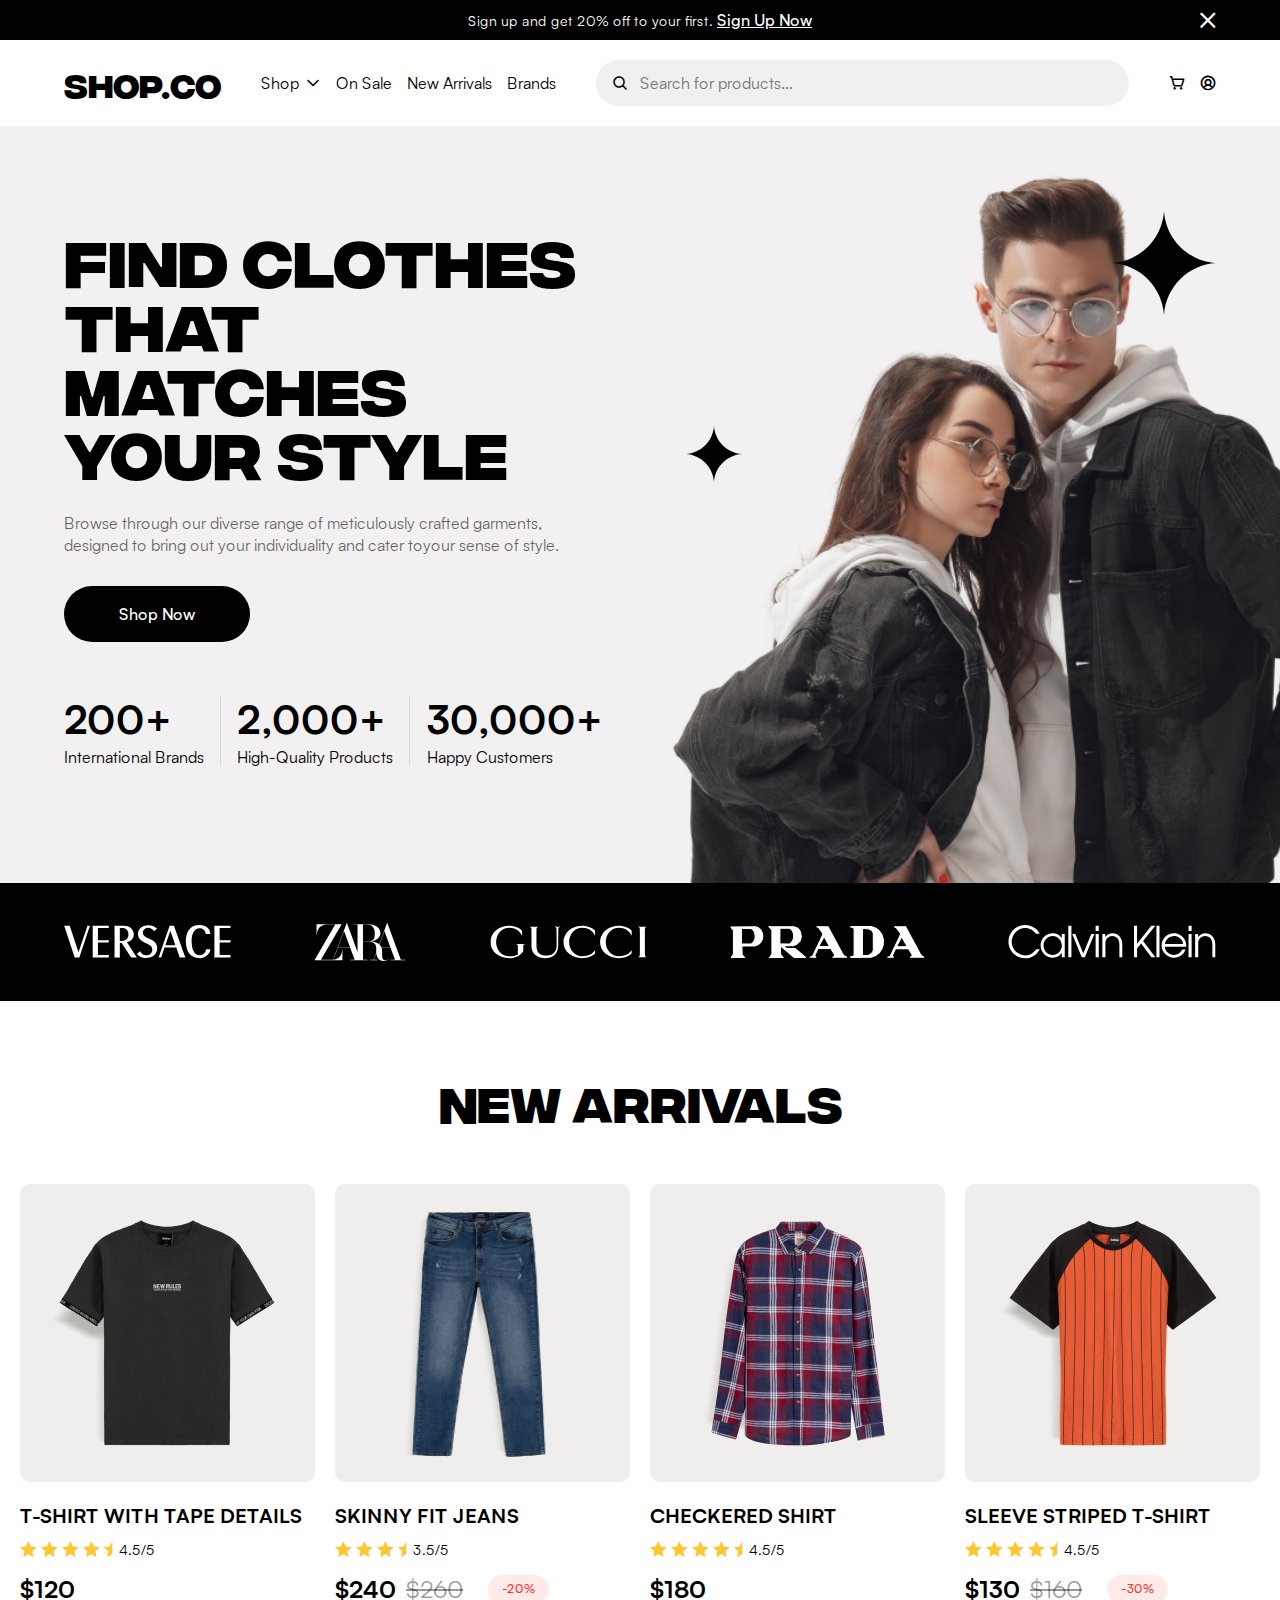
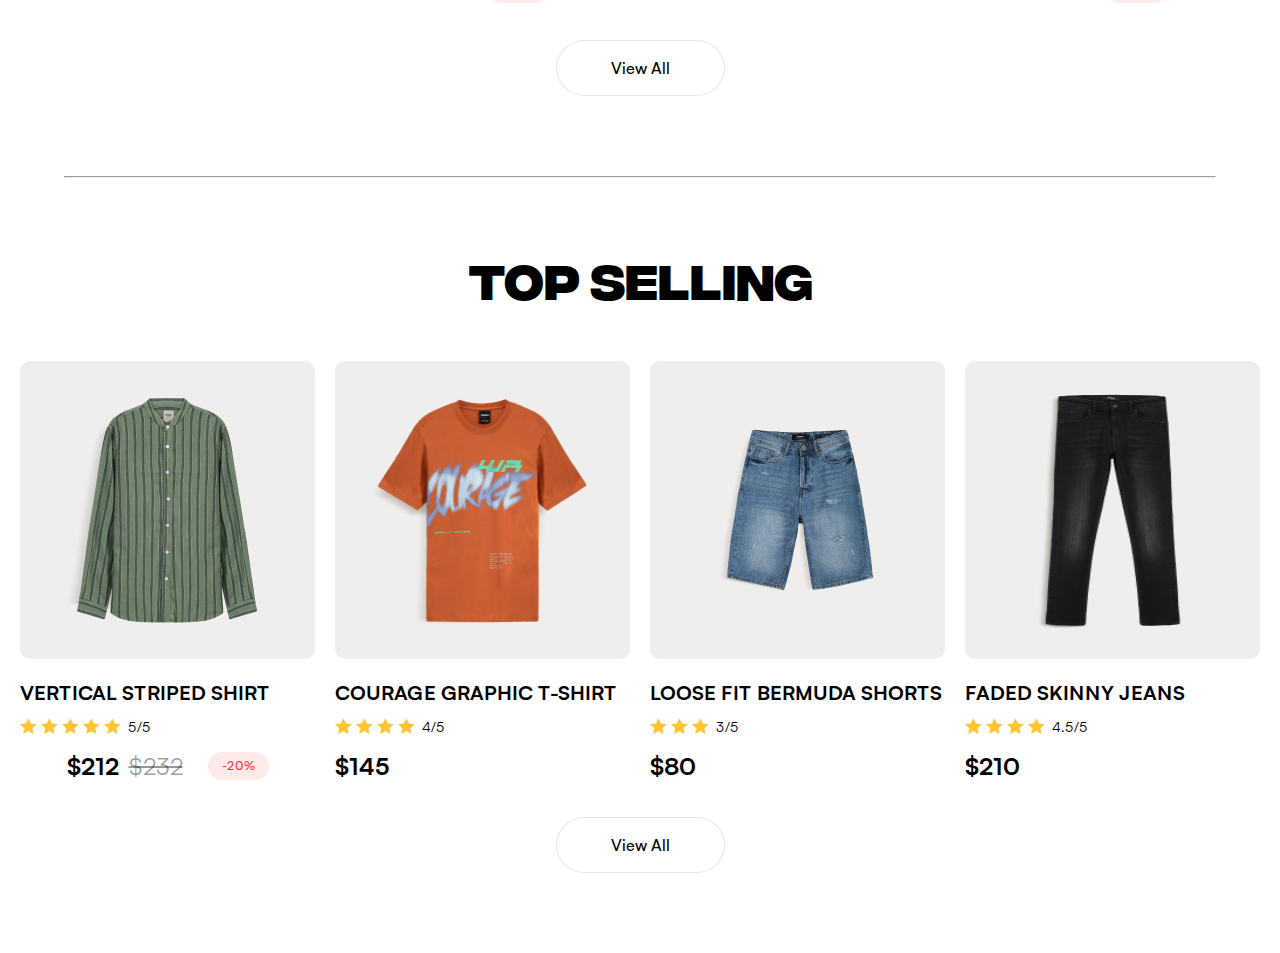
==== index.html @ 90116be9 "make clean code" ====
<!DOCTYPE html>
<html lang="en">

<head>
    <meta charset="UTF-8">
    <meta name="viewport" content="width=device-width, initial-scale=1.0">
    <title>SHOP.CO</title>
    <link rel="stylesheet" href="./assets/css/color.css">
    <link rel="stylesheet" href="./assets/css/font.css">
    <link rel="stylesheet" href="./assets/css/reset.css">
    <link rel="stylesheet" href="./assets/icons/style.css">
    <link rel="stylesheet" href="./assets/css/style.css">
</head>

<body>
    <!--? SING-IN section -->
    <div class="sing-in container flex-center">
        <div class="sing-in__sing-up">
            <p class="sing-in__title">Sign up and get 20% off to your first.
                <a href="#" class="sing-in__link">Sign Up Now</a>
            </p>
        </div>
        <div class="sing-in__icon">
            <a href="#" class="sing-in__icon__link flex-center">
                <i class="h-icons if-Close"></i>
            </a>
        </div>
    </div>
    <!--? NAVBAR section -->
    <nav class="navbar container flex-center">
        <h1 class="navbar__logo">SHOP.CO</h1>
        <div class="navbar__tool">
            <ul class="navbar__tool__items flex-center">
                <li class="navbar__tool__item">
                    <a href="#" class="navbar__tool__link flex-center">Shop
                        <i class="h-icons if-Down"></i>
                    </a>
                </li>
                <li><a href="#" class="navbar__tool__link">On Sale</a></li>
                <li><a href="#" class="navbar__tool__link">New Arrivals</a></li>
                <li><a href="#" class="navbar__tool__link">Brands</a></li>
            </ul>
        </div>

        <form action="#" class="navbar__form flex-center">
            <div class="navbar__form__icon flex-center">
                <i class="h-icons if-Search"></i>
            </div>
            <input type="text" class="navbar__form__input" placeholder="Search for products...">
        </form>
        <div class="navbar__icon flex-center">
            <i class="h-icons if-Basket"></i>
            <i class="h-icons if-Account"></i>
        </div>
    </nav>
    <!--?Header section -->
    <header class="header ">
        <div class="header__star">
            <div class="header__star-lg">
                <svg xmlns="http://www.w3.org/2000/svg" width="104" height="104" viewBox="0 0 104 104" fill="none">
                    <path
                        d="M52 0C53.7654 27.955 76.0448 50.2347 104 52C76.0448 53.7654 53.7654 76.0448 52 104C50.2347 76.0448 27.955 53.7654 0 52C27.955 50.2347 50.2347 27.955 52 0Z"
                        fill="black" />
                </svg>
            </div>
            <div class="header__star-sm">
                <svg xmlns="http://www.w3.org/2000/svg" width="56" height="56" viewBox="0 0 56 56" fill="none">
                    <path
                        d="M28 0C28.9506 15.0527 40.9472 27.0495 56 28C40.9472 28.9506 28.9506 40.9472 28 56C27.0495 40.9472 15.0527 28.9506 0 28C15.0527 27.0495 27.0495 15.0527 28 0Z"
                        fill="black" />
                </svg>
            </div>
        </div>
        <div class="header__title ">
            <h2 class="header__title-main">
                FIND CLOTHES THAT MATCHES YOUR STYLE
            </h2>
            <p class="header__title-explain">
                Browse through our diverse range of
                meticulously crafted garments, designed
                to bring out your individuality and
                cater toyour sense of style.
            </p>
            <button class="header__title-btn btn">
                Shop Now
            </button>
        </div>
        <div class="header__contact flex-center">
            <div class="header__contact__about">
                <p class="header__contact-amount">200+</p>
                <p class="header__contact-title">International Brands</p>
            </div>
            <span class="header__confer"></span>
            <div class="header__contact__about">
                <p class="header__contact-amount">2,000+</p>
                <p class="header__contact-title">High-Quality Products</p>
            </div>
            <span class="header__confer"></span>
            <div class="header__contact__about">
                <p class="header__contact-amount">30,000+</p>
                <p class="header__contact-title">Happy Customers</p>
            </div>
        </div>
    </header>
    <!--? Brand section -->
    <section class="brand flex-center">
        <svg xmlns="http://www.w3.org/2000/svg" width="167" height="34" viewBox="0 0 167 34" fill="none">
            <path fill-rule="evenodd" clip-rule="evenodd"
                d="M150.179 0.655656H166.482V3.25336C166.008 3.09436 165.512 3.0124 165.013 3.01061H155.642V15.1491H164.758C165.413 15.1491 165.996 15.0772 166.481 14.9548V17.5411C166.068 17.4443 165.499 17.3952 164.794 17.3952H155.642V29.9466H164.733C165.232 29.9466 165.826 29.874 166.481 29.7159V32.508H150.203C150.333 32.017 150.399 31.511 150.398 31.003V2.19691C150.398 1.56617 150.325 1.04435 150.179 0.655656ZM146.405 8.92219L141.695 8.88659C141.464 6.23976 139.947 3.67765 136.609 3.20567C129.459 2.56211 127.444 10.415 127.626 16.1572C127.809 21.6922 128.694 30.2015 136.075 30.2015C139.171 30.2015 142.144 27.0207 142.047 24.3383L146.405 24.3027C146.089 29.8377 139.741 33.0419 136.718 33.1516C126.389 33.5039 122.066 26.6206 121.848 16.7993C121.654 7.90346 125.296 0 135.504 0C144.244 0.121734 145.931 5.29294 146.405 8.92219ZM72.9408 28.8901L76.0611 26.2803C77.687 28.9635 79.0225 30.1886 82.2517 30.1886C85.5286 30.1886 88.285 28.1982 88.285 24.6786C88.285 22.9423 87.5802 21.522 86.1849 20.4542C85.5528 19.9559 83.951 19.0945 81.4259 17.8928C77.6507 16.0846 73.9731 13.7289 73.9731 8.99551C73.9731 3.02271 79.0467 0.388695 84.3995 0.193636C87.5681 0.0726133 91.5014 1.82174 93.091 3.78728L89.9231 6.22695C89.3581 5.17255 88.5181 4.29083 87.4923 3.6754C86.4665 3.05998 85.2932 2.73381 84.0969 2.73154C80.0541 2.73154 76.8498 7.41724 80.2 10.6464C81.0493 11.4715 82.7863 12.4909 85.4324 13.7047C89.6561 15.6838 93.2612 18.0501 93.2612 23.2825C93.2612 25.0908 92.7878 26.7779 91.853 28.3199C89.9722 31.4273 86.8278 32.9814 82.4339 32.9814C77.3838 32.9814 76.3892 31.8281 72.9408 28.8901ZM28.4893 0.655656H44.7782V3.25336C44.3051 3.09442 43.8094 3.01246 43.3103 3.01061H33.9396V15.1491H43.0554C43.7111 15.1491 44.2941 15.0772 44.7789 14.9548V17.5411C44.366 17.4443 43.7958 17.3952 43.1046 17.3952H33.9396V29.9466H43.0312C43.5289 29.9466 44.124 29.874 44.7789 29.7159V32.508H28.5143C28.6332 32.0151 28.6941 31.5101 28.6958 31.003V2.19691C28.6958 1.56617 28.6225 1.04435 28.4893 0.655656ZM0 0.655656H5.92368V0.947533C5.92368 1.21449 6.0084 1.56617 6.15434 2.01538L14.5049 27.1545L23.0754 1.90574C23.2085 1.48145 23.2818 1.06856 23.2818 0.655656H26.1586C25.8674 1.16537 25.6489 1.61529 25.515 2.01538L15.7308 31.2095C15.6339 31.4886 15.5492 31.9257 15.4766 32.5087H10.6208C10.5474 32.0674 10.4379 31.6329 10.2933 31.2095L0.704065 2.24603C0.482555 1.71187 0.251627 1.18166 0.0113903 0.655656H0ZM62.9145 17.262C66.7986 16.4968 69.7729 13.5232 69.7729 9.27457C69.7729 3.70186 65.1114 0.654944 59.8918 0.654944H50.3509C50.4841 1.14117 50.5574 1.65089 50.5574 2.18481V30.9774C50.5574 31.5968 50.4841 32.1186 50.3509 32.5073H56.0319C55.8929 32.0093 55.8235 31.4944 55.8254 30.9774V17.7476L57.6457 17.9419L67.1631 32.5073H72.8803L62.9145 17.262ZM61.9314 14.8345C60.8998 15.562 59.6611 15.9258 58.2409 15.9258H55.8133V2.97572H57.986C59.8441 2.97572 61.2878 3.43632 62.32 4.35822C63.7282 5.63394 64.4443 7.35744 64.4443 9.51804C64.4443 11.8488 63.6064 13.6214 61.9314 14.8352M120.901 31.1853L110.293 1.71211C110.175 1.37134 110.105 1.01572 110.086 0.655656H105.497C105.497 1.03225 105.436 1.43233 105.29 1.83313L95.0096 31.1853C94.875 31.6089 94.6572 32.0467 94.366 32.508H97.3275C97.3161 32.0225 97.3766 31.5733 97.5105 31.1853L100.556 22.5294H112.27L115.281 31.186C115.439 31.658 115.511 32.0951 115.511 32.508H121.654C121.301 32.0104 121.047 31.5612 120.901 31.1853ZM101.358 20.1865L106.31 5.80266L111.397 20.1865H101.358Z"
                fill="white" />
        </svg>

        <svg xmlns="http://www.w3.org/2000/svg" width="92" height="38" viewBox="0 0 92 38" fill="none">
            <g clip-path="url(#clip0_22_363)">
                <path
                    d="M86.8141 36.8682L73.3318 0.0322557L73.3226 0.00787354H73.0566L70.2802 7.57753L65.2258 21.3583L65.214 21.3474C63.4622 19.8135 60.9908 18.8546 57.8782 18.4976L56.9289 18.4003L57.8707 18.2805C63.0036 17.3652 66.454 14.1482 66.454 10.2723C66.454 4.95736 61.4165 1.24757 54.2006 1.24757H39.1869V1.51668H43.5494V28.98L32.9544 0.0321654L32.9448 0.00787354H32.6788L29.9024 7.57753L19.194 36.7734L19.1281 36.781C18.9451 36.8034 18.7641 36.8212 18.585 36.8346C18.3157 36.8556 18.0479 36.8681 17.7792 36.8681H6.95934L27.5265 1.51659L27.6794 1.25091H2.52491V12.1867H2.79182C2.83914 6.86007 5.96517 1.51659 12.8719 1.51659H21.2043L0.481689 37.133H28.399V26.6557H28.1321C28.0957 31.2985 25.4436 35.7082 19.6764 36.7039L19.493 36.7349L23.8853 24.7547H36.1892L40.6227 36.8682H36.2492V37.1331H53.415V36.8682H49.0228V18.5956H54.0908C59.2482 18.5956 62.2062 20.8821 62.2062 24.8669V28.1082C62.2062 28.4653 62.2306 28.9875 62.2577 29.4242V29.4401L59.5337 36.8665H55.9751V37.1314H63.3413V36.8665H59.821L62.3016 30.104C62.3067 30.1694 62.3093 30.2088 62.3093 30.2088L62.3777 30.8181L62.4436 31.2212C62.8575 33.7149 63.8186 35.548 65.2993 36.6695L65.5122 36.8229C66.6372 37.5991 68.0352 37.9922 69.6695 37.9922C71.8344 37.9922 73.2779 37.4566 74.4697 36.196L74.3134 36.0501C73.2153 37.0559 72.2939 37.4633 71.1393 37.4633C69.172 37.4633 68.1425 35.0954 68.1425 32.7602V28.2188C68.1529 27.092 67.9751 25.9712 67.6162 24.9021L67.5673 24.7613V24.7563H76.5668L81.0003 36.8699H76.6268V37.1347H91.4817V36.8699L86.8141 36.8682ZM23.9832 24.4898L30.0444 7.96485L36.0921 24.4898H23.9832ZM49.0255 18.3299V1.51659H52.8939C58.0615 1.51659 60.7897 4.56507 60.7897 10.3294C60.7897 16.4599 59.2236 18.3299 54.0908 18.3299H49.0255ZM67.4624 24.4898L67.4362 24.4244C67.0363 23.4578 66.454 22.5759 65.7207 21.826L65.4673 21.5745L65.4403 21.5494L70.4186 7.96485L76.4663 24.4898H67.4624Z"
                    fill="white" />
            </g>
            <defs>
                <clipPath id="clip0_22_363">
                    <rect width="91" height="38" fill="white" transform="translate(0.481689)" />
                </clipPath>
            </defs>
        </svg>

        <svg xmlns="http://www.w3.org/2000/svg" width="157" height="36" viewBox="0 0 157 36" fill="none">
            <g clip-path="url(#clip0_22_365)">
                <path
                    d="M141.794 11.2934L141.502 11.3855C140.369 9.04204 138.749 7.17651 136.644 5.78893C134.571 4.40133 131.964 3.70752 128.822 3.70752C127.073 3.70752 125.405 4.06211 123.818 4.77129C122.231 5.44972 120.838 6.42104 119.64 7.68525C118.474 8.91865 117.534 10.4142 116.822 12.1718C116.109 13.9294 115.753 15.872 115.753 17.9997C115.753 20.1273 116.109 22.0699 116.822 23.8275C117.534 25.5851 118.474 27.096 119.64 28.3603C120.838 29.5937 122.231 30.5496 123.818 31.228C125.405 31.9063 127.073 32.2455 128.822 32.2455C131.931 32.2455 134.458 31.783 136.401 30.8579C138.377 29.9021 140.045 28.4528 141.405 26.5102L141.697 26.6024L141.6 29.5626C140.855 30.3026 139.997 30.9656 139.025 31.5514C138.053 32.1065 137.001 32.5844 135.867 32.9853C134.766 33.3553 133.616 33.6328 132.418 33.8178C131.219 34.0339 130.021 34.1419 128.822 34.1419C126.328 34.1419 123.948 33.7564 121.681 32.9855C119.413 32.2146 117.421 31.1354 115.705 29.7478C113.988 28.3294 112.628 26.6335 111.624 24.66C110.62 22.6558 110.117 20.4356 110.117 17.9996C110.117 15.5636 110.62 13.3589 111.624 11.3855C112.628 9.38116 113.988 7.6698 115.705 6.25142C117.421 4.83298 119.413 3.75374 121.681 3.01369C123.948 2.24279 126.328 1.85734 128.822 1.85734C130.021 1.85734 131.219 1.94984 132.418 2.13486C133.616 2.31987 134.766 2.61281 135.867 3.01369C137.001 3.38372 138.053 3.86167 139.025 4.44757C139.997 5.0026 140.855 5.65013 141.6 6.39017L141.794 11.2934ZM34.7337 20.1277C34.3776 20.2817 34.0375 20.4822 33.7134 20.7293C33.3893 20.9758 33.2273 21.315 33.2273 21.7469V27.4359C31.6726 29.5636 29.6807 31.2133 27.2515 32.385C24.8223 33.5568 22.1339 34.1427 19.1865 34.1427C16.6925 34.1427 14.3119 33.7572 12.0447 32.9863C9.77742 32.2154 7.78547 31.1362 6.06882 29.7486C4.3522 28.3302 2.99183 26.6343 1.98774 24.6608C0.983707 22.6566 0.481689 20.4364 0.481689 18.0004C0.481689 15.5644 0.983707 13.3597 1.98774 11.3863C2.99183 9.38192 4.3522 7.67056 6.06882 6.25218C7.78547 4.83374 9.77742 3.75451 12.0447 3.01449C14.3119 2.24356 16.6925 1.8581 19.1865 1.8581C20.3849 1.8581 21.5833 1.9506 22.7818 2.13561C23.9801 2.32062 25.1299 2.61357 26.2312 3.01445C27.3648 3.38447 28.4175 3.86243 29.3891 4.44832C30.3608 5.00335 31.2192 5.65089 31.9642 6.39093L32.1588 11.2937L31.8673 11.3859C30.7337 9.04238 29.1142 7.17683 27.0089 5.78925C24.936 4.40165 22.3286 3.70784 19.1868 3.70784C17.4378 3.70784 15.7698 4.06245 14.1828 4.77165C12.5957 5.45005 11.2029 6.42136 10.0045 7.68557C8.83844 8.919 7.89917 10.4145 7.18667 12.1721C6.47405 13.9297 6.11774 15.8724 6.11774 18C6.11774 20.0968 6.45784 22.024 7.13804 23.7816C7.85063 25.5392 8.78993 27.0501 9.95594 28.3144C11.1543 29.5478 12.547 30.5191 14.1341 31.2283C15.7212 31.9067 17.4055 32.2459 19.1868 32.2459C22.5554 32.2459 25.438 31.6292 27.8348 30.3958V21.7465C27.8348 21.315 27.6568 20.9758 27.3007 20.7289C26.9766 20.4824 26.6527 20.2819 26.329 20.1273L26.3734 19.8963C26.5351 19.9245 26.8267 19.9553 27.2479 19.9885C27.6692 20.0167 28.1064 20.0475 28.5597 20.0807H32.7381C33.1268 20.0525 33.4993 20.0218 33.8556 19.9885C34.2117 19.9603 34.4869 19.9296 34.6813 19.8963L34.7337 20.1277ZM69.9237 2.82908C69.5996 2.98307 69.2757 3.18359 68.952 3.43065C68.6279 3.67714 68.4499 4.13967 68.4179 4.81822C68.3883 5.55827 68.356 6.49875 68.321 7.63967C68.321 8.74976 68.3062 10.014 68.2766 11.4323C68.2766 12.8508 68.2618 14.3926 68.2321 16.0577V21.2381C68.2025 23.2423 67.9433 24.9537 67.4545 26.3721C66.9687 27.7905 66.3209 28.9776 65.5112 29.9335C64.7339 30.8895 63.8593 31.6449 62.8876 32.2C61.9483 32.755 61.009 33.1713 60.0697 33.4488C59.1628 33.7573 58.3045 33.9423 57.4949 34.0038C56.6851 34.0963 56.0535 34.1426 55.6 34.1426C53.7539 34.1426 51.9724 33.9113 50.2557 33.4488C48.5391 33.0173 47.033 32.3081 45.7375 31.3211C44.4419 30.3344 43.4055 29.0547 42.6281 27.4822C41.8508 25.9096 41.4621 23.9978 41.4621 21.7468V16.5203V11.7099C41.4621 10.2298 41.4473 8.90384 41.4177 7.73214C41.4177 6.52954 41.4028 5.55823 41.3732 4.81818C41.3436 4.13979 41.1656 3.67726 40.8391 3.43061C40.515 3.18411 40.1911 2.98359 39.8674 2.82904L39.9119 2.59806C40.0736 2.62626 40.3329 2.65699 40.6895 2.69025C41.0782 2.71845 41.4669 2.74918 41.8555 2.78243C42.2768 2.78243 42.6817 2.79653 43.0702 2.82473H44.8192C45.2079 2.79653 45.6127 2.78243 46.0337 2.78243C46.455 2.75423 46.8437 2.7235 47.1998 2.69025C47.5884 2.66204 47.8636 2.63132 48.0254 2.59806L48.0698 2.82904C47.7137 2.98303 47.3736 3.18355 47.0496 3.43061C46.7581 3.6771 46.596 4.13963 46.5634 4.81818C46.5338 5.55823 46.5015 6.52954 46.4666 7.73214V21.7468C46.4666 25.1078 47.2925 27.59 48.9443 29.1935C50.5962 30.7969 53.0416 31.5986 56.2806 31.5986C57.2198 31.5986 58.2887 31.4906 59.4871 31.2746C60.6856 31.0281 61.803 30.5347 62.8394 29.7945C63.9082 29.0544 64.799 28.0061 65.5115 26.6493C66.2565 25.2925 66.629 23.4887 66.629 21.2377C66.629 18.8017 66.6142 16.7204 66.5845 14.9936C66.5845 13.236 66.5697 11.7405 66.5401 10.5071C66.5401 9.24282 66.5253 8.16358 66.4957 7.26933C66.466 6.37514 66.4337 5.55801 66.3988 4.81795C66.3691 4.13955 66.1911 3.67702 65.8646 3.43037C65.5405 3.18387 65.2167 2.98334 64.893 2.82876L64.9374 2.59782C65.2935 2.65928 65.6984 2.72104 66.152 2.78311C66.6052 2.81131 67.0263 2.82541 67.4152 2.82541C67.7713 2.82541 68.1761 2.81131 68.6298 2.78311C69.1156 2.72165 69.5367 2.65989 69.893 2.59782L69.9237 2.82908ZM105.178 11.2934L104.886 11.3855C103.753 9.04204 102.133 7.17651 100.028 5.78893C97.955 4.40133 95.3476 3.70752 92.2059 3.70752C90.4569 3.70752 88.7888 4.06211 87.2017 4.77129C85.6146 5.44972 84.2219 6.42104 83.0235 7.68525C81.8575 8.91865 80.9182 10.4142 80.2056 12.1718C79.4931 13.9294 79.1368 15.8721 79.1368 17.9997C79.1368 20.1273 79.4931 22.0699 80.2056 23.8275C80.9183 25.5851 81.8576 27.096 83.0235 28.3603C84.2219 29.5937 85.6146 30.5496 87.2017 31.228C88.7888 31.9063 90.4569 32.2455 92.2059 32.2455C95.3153 32.2455 97.8417 31.783 99.785 30.8579C101.761 29.9021 103.429 28.4528 104.789 26.5102L105.081 26.6024L104.984 29.5626C104.239 30.3026 103.38 30.9656 102.409 31.5514C101.437 32.1064 100.384 32.5844 99.2508 32.9853C98.1496 33.3553 96.9998 33.6328 95.8013 33.8178C94.6029 34.0338 93.4045 34.1419 92.2062 34.1419C89.7121 34.1419 87.3315 33.7564 85.0643 32.9855C82.797 32.2146 80.8051 31.1354 79.0885 29.7478C77.3718 28.3294 76.0114 26.6335 75.0074 24.66C74.0033 22.6557 73.5013 20.4356 73.5013 17.9996C73.5013 15.5636 74.0033 13.3589 75.0074 11.3855C76.0114 9.38112 77.3718 7.66976 79.0885 6.25138C80.8051 4.83294 82.797 3.7537 85.0643 3.01365C87.3315 2.24275 89.7122 1.8573 92.2062 1.8573C93.4045 1.8573 94.6029 1.94981 95.8013 2.13482C96.9998 2.31983 98.1496 2.61277 99.2508 3.01365C100.384 3.38368 101.437 3.86163 102.409 4.44753C103.38 5.00256 104.239 5.65009 104.984 6.39013L105.178 11.2934ZM156.437 33.356C156.275 33.3278 156 33.297 155.612 33.2638C155.256 33.2638 154.867 33.2497 154.446 33.2215C154.024 33.2215 153.619 33.2074 153.231 33.1792H150.316C149.928 33.2074 149.539 33.2381 149.15 33.2714C148.794 33.2996 148.519 33.3303 148.325 33.3635L148.28 33.1782C148.604 33.0242 148.928 32.8237 149.252 32.5766C149.576 32.3302 149.754 31.8676 149.786 31.1891C149.816 30.449 149.83 29.6782 149.83 28.8764C149.86 28.0747 149.875 27.165 149.875 26.1475V22.6785V18.007V13.3355V9.82025C149.875 8.80269 149.86 7.90846 149.83 7.13756C149.83 6.33585 149.816 5.56497 149.786 4.82493C149.756 4.14653 149.578 3.68401 149.252 3.43735C148.928 3.15984 148.604 2.94407 148.28 2.79005L148.325 2.6048C148.519 2.66626 148.794 2.71251 149.15 2.74356C149.539 2.74356 149.928 2.75766 150.316 2.78586C150.737 2.81406 151.142 2.82817 151.531 2.82817H153.231C153.62 2.79996 154.025 2.78586 154.446 2.78586C154.867 2.75766 155.256 2.72693 155.612 2.69368C156 2.66548 156.275 2.63475 156.437 2.60149L156.482 2.78682C156.126 2.94081 155.786 3.15656 155.461 3.43408C155.17 3.68057 155.008 4.1431 154.975 4.82166C154.946 5.5617 154.913 6.33257 154.878 7.13429V28.8732C154.908 29.6749 154.94 30.4458 154.975 31.1858C155.005 31.8642 155.167 32.3267 155.461 32.5734C155.786 32.8199 156.126 33.0204 156.482 33.1749L156.437 33.356Z"
                    fill="white" />
            </g>
            <defs>
                <clipPath id="clip0_22_365">
                    <rect width="156" height="36" fill="white" transform="translate(0.481689)" />
                </clipPath>
            </defs>
        </svg>

        <svg xmlns="http://www.w3.org/2000/svg" width="195" height="32" viewBox="0 0 195 32" fill="none">
            <g clip-path="url(#clip0_22_367)">
                <path fill-rule="evenodd" clip-rule="evenodd"
                    d="M0.481689 0.90175L3.41386 4.20848V28.4106L1.24066 31.5774L14.5501 31.5978L12.1512 28.6839L11.9021 19.9679L24.7353 20.0375C28.6251 18.7425 32.6238 15.9815 32.8159 10.3996C32.7545 4.99032 29.452 1.52086 25.6177 0.830605L0.481689 0.90175ZM11.4265 2.44953V17.9977L21.2728 18.0689C23.5131 16.2623 25.2115 14.8787 25.1436 10.5411C25.1115 7.00433 24.3649 3.92011 21.0689 2.45029L11.4265 2.44953ZM38.9753 0.725402L41.9075 4.03289V28.2351L39.7343 31.4033L53.043 31.4222L50.6441 28.5083L50.395 19.7923H50.4483L64.1982 31.5206L75.6091 31.4275L65.1946 22.4193H56.5004L53.436 19.8089L63.2282 19.8619C67.118 18.5669 71.1159 15.8059 71.3088 10.224C71.2482 4.81548 67.9456 1.34527 64.1106 0.65577L38.9753 0.725402ZM49.9194 2.27318V17.8214L59.7657 17.8925C62.0068 16.0859 63.7044 14.7024 63.6365 10.364C63.6044 6.82798 62.8578 3.74301 59.5619 2.27318H49.9194ZM86.5949 0.690586H98.0708L113.009 28.4106C113.656 30.551 115.589 30.2869 116.88 31.2254H102.416L104.59 30.5457L104.454 28.4818L100.719 22.5011L88.0208 22.5722L85.3049 28.3418C85.2143 28.998 84.5123 29.496 85.0331 30.3111L86.0522 31.2958L79.805 31.155L82.5217 30.3111L92.7741 8.71181V7.23365L88.4423 1.45502L86.5949 0.690586ZM88.8236 20.5976L94.0977 10.6123L99.5888 20.5416L88.8236 20.5976ZM164.197 0.751135H175.672L190.611 28.4712C191.257 30.6116 193.191 30.3475 194.482 31.286H180.017L182.191 30.6048L182.055 28.5408L178.32 22.5616L165.622 22.6328L162.906 28.4008C162.815 29.0585 162.114 29.5565 162.634 30.3717L163.653 31.3563L157.407 31.2156L160.123 30.3717L170.376 8.77235V7.29345L166.044 1.51557L164.197 0.751135ZM166.425 20.6589L171.699 10.6736L177.191 20.6013L166.425 20.6589ZM120.849 0.402222L141.292 0.514994C147.875 2.05672 152.064 6.07868 153.363 13.0948L153.308 18.5669C152.108 24.8186 148.175 29.1319 141.238 31.3155L120.74 31.373L120.737 30.7107C123.853 30.4754 124.102 30.1196 124.11 28.2699V3.33506C124.075 1.96741 123.802 1.11594 120.794 1.02209L120.849 0.402222ZM132.469 2.53581L132.45 29.5134C135.146 29.5225 137.485 29.7753 138.806 29.1009C141.801 27.7333 143.191 25.633 143.319 23.6598L143.247 7.73016C143.248 5.1818 140.482 3.38274 138.885 2.91425C137.743 2.49116 135.465 2.47375 132.469 2.53581Z"
                    fill="white" stroke="white" stroke-width="1.02419" stroke-miterlimit="2.613" />
            </g>
            <defs>
                <clipPath id="clip0_22_367">
                    <rect width="194" height="32" fill="white" transform="translate(0.481689)" />
                </clipPath>
            </defs>
        </svg>

        <svg xmlns="http://www.w3.org/2000/svg" width="208" height="34" viewBox="0 0 208 34" fill="none">
            <path fill-rule="evenodd" clip-rule="evenodd"
                d="M17.1298 30.4522C9.89114 30.4522 3.71249 23.8867 3.71249 16.7255C3.71249 9.59072 9.76182 2.89479 17.0778 2.89479C21.887 2.89479 25.3499 5.22146 28.1684 8.86674H31.7098C30.6498 6.95346 29.5125 5.19603 27.7805 3.82545C24.8072 1.42142 20.9552 0 17.1298 0C7.95243 0 0.481689 7.57464 0.481689 16.7C0.481689 25.8508 8.05633 33.3481 17.1817 33.3481C20.9044 33.3481 24.5497 31.9786 27.471 29.6774C29.3069 28.204 30.599 26.2907 31.8402 24.3255H28.2989C25.5058 27.9708 21.9389 30.4522 17.1298 30.4522ZM53.8391 13.0028C51.6163 10.1334 48.5911 8.32404 44.843 8.32404C38.1217 8.32404 32.5896 13.7798 32.5896 20.5012C32.5896 27.2214 38.1482 32.728 44.843 32.728C48.747 32.728 51.4605 31.0988 53.8391 28.1001V32.1842H56.7604V8.89216H53.8391V13.0028ZM44.6883 30.0388C39.5431 30.0388 35.4844 25.5668 35.4844 20.5266C35.4844 15.5107 39.5177 11.0132 44.6883 11.0132C49.8324 11.0132 53.8391 15.5118 53.8391 20.5266C53.8391 25.5668 49.8059 30.0388 44.6883 30.0388ZM60.3018 32.1842H63.4309V0.670921H60.3018V32.1842ZM75.2444 28.487L67.3337 8.89216H64.2312L73.7191 32.1842H76.8725L86.335 8.89216H83.2844L75.2444 28.487ZM87.6271 32.1842H90.7551V8.89216H87.6271V32.1842ZM87.6271 5.89348H90.7551V0.670921H87.6271V5.89348ZM104.224 8.32293C101.277 8.32293 99.1831 9.87478 97.2444 11.9428V8.89216H94.3485V32.1842H97.4245V17.991C97.3991 14.2429 100.501 11.0121 104.275 11.0121C109.005 11.0121 111.383 15.1228 111.383 19.3627V32.1853H114.278V19.3627C114.279 13.3134 110.739 8.32293 104.224 8.32293ZM143.311 0.670921L129.093 18.7415V0.670921H126.017V32.1842H129.093V23.5242L133.126 18.5094L143.389 32.1842H147.294L135.09 16.0269L147.294 0.670921H143.311ZM148.43 32.1842H151.482V0.670921H148.43V32.1842ZM176.738 14.7602C174.618 10.8043 170.378 8.32293 165.905 8.32293C159.236 8.32293 153.599 13.8815 153.599 20.5509C153.599 27.2711 159.287 32.7269 165.959 32.7269C169.137 32.7269 172.267 31.4602 174.566 29.2629C175.963 27.9443 176.79 26.2896 177.538 24.5576H174.256C172.601 27.7895 169.679 30.0377 165.904 30.0377C163.605 30.0377 161.355 29.107 159.65 27.5298C157.89 25.9282 157.115 23.9619 156.778 21.6363H178.263C178.264 19.2068 177.927 16.8802 176.738 14.7602ZM156.883 18.9482C157.816 14.5801 161.252 11.0121 165.959 11.0121C169.914 11.0121 174.154 13.4427 175.084 18.9482H156.883ZM180.539 32.1842H183.614V8.89216H180.539V32.1842ZM180.539 5.99738H183.614V0.670921H180.539V5.99738ZM197.136 8.32293C194.135 8.32293 192.042 9.87478 190.077 11.9428V8.89216H187.13V32.1842H190.232V17.991C190.207 14.2175 193.387 11.0121 197.186 11.0121C201.892 11.0121 204.375 15.1228 204.375 19.3627V32.1853H207.27V19.3627C207.27 13.3134 203.675 8.32293 197.136 8.32293Z"
                fill="white" />
        </svg>
    </section>
    <!--? Main section -->
    <main class="main">
        <p class="main__boxs__title title"> NEW ARRIVALS </p>
        <div class="main__boxs__container flex-center">
            <div class="main__box">
                <div class="main__box-img-container">
                    <img class="main__box-img" src="./assets/images/img1.png" alt="img">
                </div>
                <div class="main__box-produce">
                    <p class="main__boxs__produce-name">T-SHIRT WITH TAPE DETAILS</p>
                    <div class="main__box__produce-value flex-center">
                        <a href="#" class="main__value-icon">
                            <i class="h-icons if-Star-3"></i>
                            <i class="h-icons if-Star-3"></i>
                            <i class="h-icons if-Star-3"></i>
                            <i class="h-icons if-Star-3"></i>
                            <i class="h-icons if-Star-5"></i>
                        </a>
                        <p class="main__value-number">4.5/5</p>
                    </div>
                    <p class="main__value-price">$120</p>
                </div>
            </div>
            <div class="main__box">
                <div class="main__box-img-container">
                    <img class="main__box-img" src="./assets/images/img2.png" alt="img">
                </div>
                <div class="main__box-produce">
                    <p class="main__boxs__produce-name">SKINNY FIT JEANS</p>
                    <div class="main__box__produce-value flex-center">
                        <a href="#" class="main__value-icon">
                            <i class="h-icons if-Star-3"></i>
                            <i class="h-icons if-Star-3"></i>
                            <i class="h-icons if-Star-3"></i>
                            <i class="h-icons if-Star-5"></i>
                        </a>
                        <p class="main__value-number">3.5/5</p>
                    </div>
                    <div class="main__value-price-container flex-center">
                        <p class="main__value-price">$240</p>
                        <p class="main__value-price-eks">$260</p>
                        <p class="main__value-price-percent">-20%</p>
                    </div>
                </div>
            </div>
            <div class="main__box">
                <div class="main__box-img-container">
                    <img class="main__box-img" src="./assets/images/img3.png" alt="img">
                </div>
                <div class="main__box-produce">
                    <p class="main__boxs__produce-name">CHECKERED SHIRT</p>
                    <div class="main__box__produce-value flex-center">
                        <a href="#" class="main__value-icon">
                            <i class="h-icons if-Star-3"></i>
                            <i class="h-icons if-Star-3"></i>
                            <i class="h-icons if-Star-3"></i>
                            <i class="h-icons if-Star-3"></i>
                            <i class="h-icons if-Star-5"></i>
                        </a>
                        <p class="main__value-number">4.5/5</p>
                    </div>
                    <p class="main__value-price">$180</p>
                </div>
            </div>
            <div class="main__box">
                <div class="main__box-img-container">
                    <img class="main__box-img" src="./assets/images/img4.png" alt="img">
                </div>
                <div class="main__box-produce">
                    <p class="main__boxs__produce-name">SLEEVE STRIPED T-SHIRT</p>
                    <div class="main__box__produce-value flex-center">
                        <a href="#" class="main__value-icon">
                            <i class="h-icons if-Star-3"></i>
                            <i class="h-icons if-Star-3"></i>
                            <i class="h-icons if-Star-3"></i>
                            <i class="h-icons if-Star-3"></i>
                            <i class="h-icons if-Star-5"></i>
                        </a>
                        <p class="main__value-number">4.5/5</p>
                    </div>
                    <div class="main__value-price-container flex-center">
                        <p class="main__value-price">$130</p>
                        <p class="main__value-price-eks">$160</p>
                        <p class="main__value-price-percent">-30%</p>
                    </div>
                </div>
            </div>
        </div>
        <div class="main__btn__container flex-center">
            <button class="main__btn btn">View All</button>
        </div>
        <hr class="container">
        <p class="main__boxs__title title"> TOP SELLING </p>
        <div class="main__boxs__container flex-center">
            <div class="main__box">
                <div class="main__box-img-container">
                    <img class="main__box-img" src="./assets/images/img5.png" alt="img">
                </div>
                <div class="main__box-produce">
                    <p class="main__boxs__produce-name">VERTICAL STRIPED SHIRT </p>
                    <div class="main__box__produce-value flex-center">
                        <a href="#" class="main__value-icon">
                            <i class="h-icons if-Star-3"></i>
                            <i class="h-icons if-Star-3"></i>
                            <i class="h-icons if-Star-3"></i>
                            <i class="h-icons if-Star-3"></i>
                            <i class="h-icons if-Star-3"></i>
                        </a>
                        <p class="main__value-number">5/5</p>
                    </div>
                    <div class="main__value-price-containe flex-center">
                        <p class="main__value-price">$212</p>
                        <p class="main__value-price-eks">$232</p>
                        <p class="main__value-price-percent">-20%</p>
                    </div>
                </div>
            </div>
            <div class="main__box">
                <div class="main__box-img-container">
                    <img class="main__box-img" src="./assets/images/img6 .png" alt="img">
                </div>
                <div class="main__box-produce">
                    <p class="main__boxs__produce-name">COURAGE GRAPHIC T-SHIRT</p>
                    <div class="main__box__produce-value flex-center">
                        <a href="#" class="main__value-icon">
                            <i class="h-icons if-Star-3"></i>
                            <i class="h-icons if-Star-3"></i>
                            <i class="h-icons if-Star-3"></i>
                            <i class="h-icons if-Star-3"></i>
                        </a>
                        <p class="main__value-number">4/5</p>
                    </div>
                    <p class="main__value-price">$145</p>
                </div>
            </div>
            <div class="main__box">
                <div class="main__box-img-container">
                    <img class="main__box-img" src="./assets/images/img7.png" alt="img">
                </div>
                <div class="main__box-produce">
                    <p class="main__boxs__produce-name">LOOSE FIT BERMUDA SHORTS</p>
                    <div class="main__box__produce-value flex-center">
                        <a href="#" class="main__value-icon">
                            <i class="h-icons if-Star-3"></i>
                            <i class="h-icons if-Star-3"></i>
                            <i class="h-icons if-Star-3"></i>
                        </a>
                        <p class="main__value-number">3/5</p>
                    </div>
                    <div class="main__value-price-container">
                        <p class="main__value-price">$80</p>
                    </div>
                </div>
            </div>
            <div class="main__box">
                <div class="main__box-img-container">
                    <img class="main__box-img" src="./assets/images/img8.png" alt="img">
                </div>
                <div class="main__box-produce">
                    <p class="main__boxs__produce-name">FADED SKINNY JEANS</p>
                    <div class="main__box__produce-value flex-center">
                        <a href="#" class="main__value-icon">
                            <i class="h-icons if-Star-3"></i>
                            <i class="h-icons if-Star-3"></i>
                            <i class="h-icons if-Star-3"></i>
                            <i class="h-icons if-Star-3"></i>
                        </a>
                        <p class="main__value-number">4.5/5</p>
                    </div>
                    <p class="main__value-price">$210</p>
                </div>
            </div>
        </div>
        <div class="main__btn__container flex-center">
            <button class="main__btn btn">View All</button>
        </div>
    </main>
</body>

</html>
---- assets/css/font.css ----
@font-face {
    font-family: "Satoshi";
    font-weight: 400;
    src: url("../font/Satoshi-Variable.ttf");
}
@font-face {
    font-family: "Satoshi";
    font-weight: 500;
    src: url("../font/Satoshi-Variable.ttf");
}
@font-face {
    font-family: "Satoshi";
    font-weight: 700;
    src: url("../font/Satoshi-Variable.ttf");
}
@font-face {
    font-family: "Integral CF";
    font-weight: 700;
    src: url("../font/Integral\ CF\ Bold.ttf");
}
---- assets/icons/style.css ----
@font-face {
  font-family: 'Icon-font';
  src:  url('fonts/Icon-font.eot?dau0fx');
  src:  url('fonts/Icon-font.eot?dau0fx#iefix') format('embedded-opentype'),
    url('fonts/Icon-font.ttf?dau0fx') format('truetype'),
    url('fonts/Icon-font.woff?dau0fx') format('woff'),
    url('fonts/Icon-font.svg?dau0fx#Icon-font') format('svg');
  font-weight: normal;
  font-style: normal;
  font-display: block;
}

[class^="if-"], [class*=" if-"] {
  /* use !important to prevent issues with browser extensions that change fonts */
  font-family: 'Icon-font' !important;
  speak: never;
  font-style: normal;
  font-weight: normal;
  font-variant: normal;
  text-transform: none;
  line-height: 1;

  /* Better Font Rendering =========== */
  -webkit-font-smoothing: antialiased;
  -moz-osx-font-smoothing: grayscale;
}

.if-star-line-yellow-icon:before {
  content: "\e926";
  color: #ffcf00;
}
.if-Star-5:before {
  content: "\e927";
  color: #ffc633;
}
.if-Account:before {
  content: "\e925";
}
.if-Close:before {
  content: "\e91e";
  color: #fff;
}
.if-Message:before {
  content: "\e900";
}
.if-Github:before {
  content: "\e924";
}
.if-Instagram:before {
  content: "\e901";
}
.if-ColorNegative1:before {
  content: "\e901";
}
.if-Facebook:before {
  content: "\e902";
}
.if-ColorNegative2:before {
  content: "\e902";
}
.if-twitter:before {
  content: "\e903";
}
.if-G-pay .path1:before {
  content: "\e904";
  color: rgb(255, 255, 255);
}
.if-G-pay .path2:before {
  content: "\e905";
  margin-left: -1.3466796875em;
  color: rgb(60, 64, 67);
}
.if-G-pay .path3:before {
  content: "\e906";
  margin-left: -1.3466796875em;
  color: rgb(60, 64, 67);
}
.if-G-pay .path4:before {
  content: "\e907";
  margin-left: -1.3466796875em;
  color: rgb(60, 64, 67);
}
.if-G-pay .path5:before {
  content: "\e908";
  margin-left: -1.3466796875em;
  color: rgb(66, 133, 244);
}
.if-G-pay .path6:before {
  content: "\e909";
  margin-left: -1.3466796875em;
  color: rgb(52, 168, 83);
}
.if-G-pay .path7:before {
  content: "\e90a";
  margin-left: -1.3466796875em;
  color: rgb(250, 187, 5);
}
.if-G-pay .path8:before {
  content: "\e90b";
  margin-left: -1.3466796875em;
  color: rgb(233, 66, 53);
}
.if-A-pay .path1:before {
  content: "\e90c";
  color: rgb(255, 255, 255);
}
.if-A-pay .path2:before {
  content: "\e90d";
  margin-left: -1.3466796875em;
  color: rgb(0, 0, 0);
}
.if-A-pay .path3:before {
  content: "\e90e";
  margin-left: -1.3466796875em;
  color: rgb(0, 0, 0);
}
.if-A-pay .path4:before {
  content: "\e90f";
  margin-left: -1.3466796875em;
  color: rgb(0, 0, 0);
}
.if-A-pay .path5:before {
  content: "\e910";
  margin-left: -1.3466796875em;
  color: rgb(0, 0, 0);
}
.if-A-pay .path6:before {
  content: "\e911";
  margin-left: -1.3466796875em;
  color: rgb(0, 0, 0);
}
.if-P-pay .path1:before {
  content: "\e912";
  color: rgb(255, 255, 255);
}
.if-P-pay .path2:before {
  content: "\e913";
  margin-left: -1.3466796875em;
  color: rgb(37, 59, 128);
}
.if-P-pay .path3:before {
  content: "\e914";
  margin-left: -1.3466796875em;
  color: rgb(23, 155, 215);
}
.if-M-pay .path1:before {
  content: "\e915";
  color: rgb(255, 255, 255);
}
.if-M-pay .path2:before {
  content: "\e916";
  margin-left: -1.3466796875em;
  color: rgb(255, 95, 0);
}
.if-M-pay .path3:before {
  content: "\e917";
  margin-left: -1.3466796875em;
  color: rgb(235, 0, 27);
}
.if-M-pay .path4:before {
  content: "\e918";
  margin-left: -1.3466796875em;
  color: rgb(247, 158, 27);
}
.if-M-pay .path5:before {
  content: "\e919";
  margin-left: -1.3466796875em;
  color: rgb(247, 158, 27);
}
.if-V-pay .path1:before {
  content: "\e91a";
  color: rgb(255, 255, 255);
}
.if-V-pay .path2:before {
  content: "\e91b";
  margin-left: -1.3466796875em;
  color: rgb(20, 52, 203);
}
.if-Right:before {
  content: "\e91c";
}
.if-Left:before {
  content: "\e91d";
}
.if-Frame-4:before {
  content: "\e91f";
  color: #01ab31;
}
.if-Star-3:before {
  content: "\e920";
  color: #ffc633;
}
.if-Down:before {
  content: "\e921";
}
.if-Search:before {
  content: "\e922";
}
.if-Basket:before {
  content: "\e923";
}
---- assets/css/style.css ----
/*? SING-IN section */
.sing-in {
  width: 100%;
  height: 40px;
  background-color: black;
  position: relative;
}

.sing-in__title {
  color: #fff;
  font-size: 14px;
}

.sing-in__link {
  color: #fff;
  font-weight: 500;
  text-decoration: underline;
}

.sing-in__icon {
  position: absolute;
  right: 5%;
}

/* .sing-in__icon__link {} */

/*? NAVBAR section */

.navbar {
  gap: 40px;
  margin: 20px auto;
}

.navbar__logo {
  color: #000;
  font-family: Integral CF;
  font-size: 32px;
}

.navbar__tool__items {
  gap: 15px;
}

.navbar__tool__link {
  gap: 6px;
}

.navbar__form {
  padding: 12px 16px;
  gap: 12px;
  flex: 1 0 0;
  border-radius: 62px;
  background: #f0f0f0;
}

/* .navbar__form__icon {} */

.navbar__form__input {
  width: 100%;
  color: rgba(0, 0, 0, 0.4);
  border: none;
  outline: none;
}

.navbar__form__input::placeholder {
  background-color: #f0f0f0;
}

.navbar__icon {
  gap: 15px;
}

/* ? Header section */
.header {
  background-repeat: no-repeat;
  background-position: center;
  background-size: cover;
  background-image: url("../images/Rectangle 2.png");
  background-color: #f2f0f1;
  position: relative;
}

.header__star-lg {
  position: absolute;
  top: 85px;
  right: 5%;
}

.header__star-sm {
  position: absolute;
  top: 300px;
  right: 42%;
}

.header__title {
  padding-top: 100px;
  margin-left: 5%;
  width: 41%;
}

.header__title-main {
  color: #000;
  font-family: Integral CF;
  font-size: 64px;
  line-height: 64px;
}

.header__title-explain {
  margin: 30px auto;
  color: rgba(0, 0, 0, 0.6);
}

/* .header__title-btn {} */

.header__contact {
  width: 47%;
  padding: 50px 0 115px 5%;
  justify-content: space-between;
}

.header__contact-amount {
  font-size: 40px;
  font-weight: 700;
}

.header__confer {
  height: 70px;
  width: 1px;
  background-color: rgba(0, 0, 0, 0.1);
}

/* .header__contact-title {} */

/*? Brand section */
.brand {
  padding: 40px 5%;
  background-color: #000;
  justify-content: space-between;
}

/*? Main section  */
/* .main__boxs__title {} */

.main__boxs__container {
  gap: 20px;
}

.main__box-img-container {
  background-position: center;
  background-repeat: no-repeat;
  background-size: cover;
  width: 295px;
}

.main__box-img {
  border-radius: 10px;
  width: 295px;
  height: 298px;
}

.main__box__produce-value {
  justify-content: space-between;
}

.main__boxs__produce-name {
  font-size: 20px;
  font-weight: 700;
  margin: 15px auto 10px;
}

.main__box__produce-value {
  justify-content: flex-start;
  align-items: center;
  gap: 7px;
  margin-bottom: 12px;
}

.main__value-number {
  font-size: 14px;
}

.main__value-price-container {
  justify-content: start;
}

.main__value-price {
  font-size: 24px;
  font-weight: 700;
}

.main__value-price-eks {
  color: rgba(0, 0, 0, 0.4);
  font-size: 24px;
  margin: 0 25px 0 10px;
  text-decoration: line-through;
}

.main__value-price-percent {
  color: #f33;
  font-size: 12px;
  font-weight: 500;
  border-radius: 62px;
  background: rgba(255, 51, 51, 0.1);
  padding: 6px 14px;
}

.main__btn {
  color: #000;
  background-color: #fff;
  border: 1px solid rgba(0, 0, 0, 0.1);
  margin: 35px auto 80px;
}
.main__btn:hover {
  color: #fff;
  background-color: #000;
}
.main > hr {
  background-color: rgba(0, 0, 0, 0.1);
}
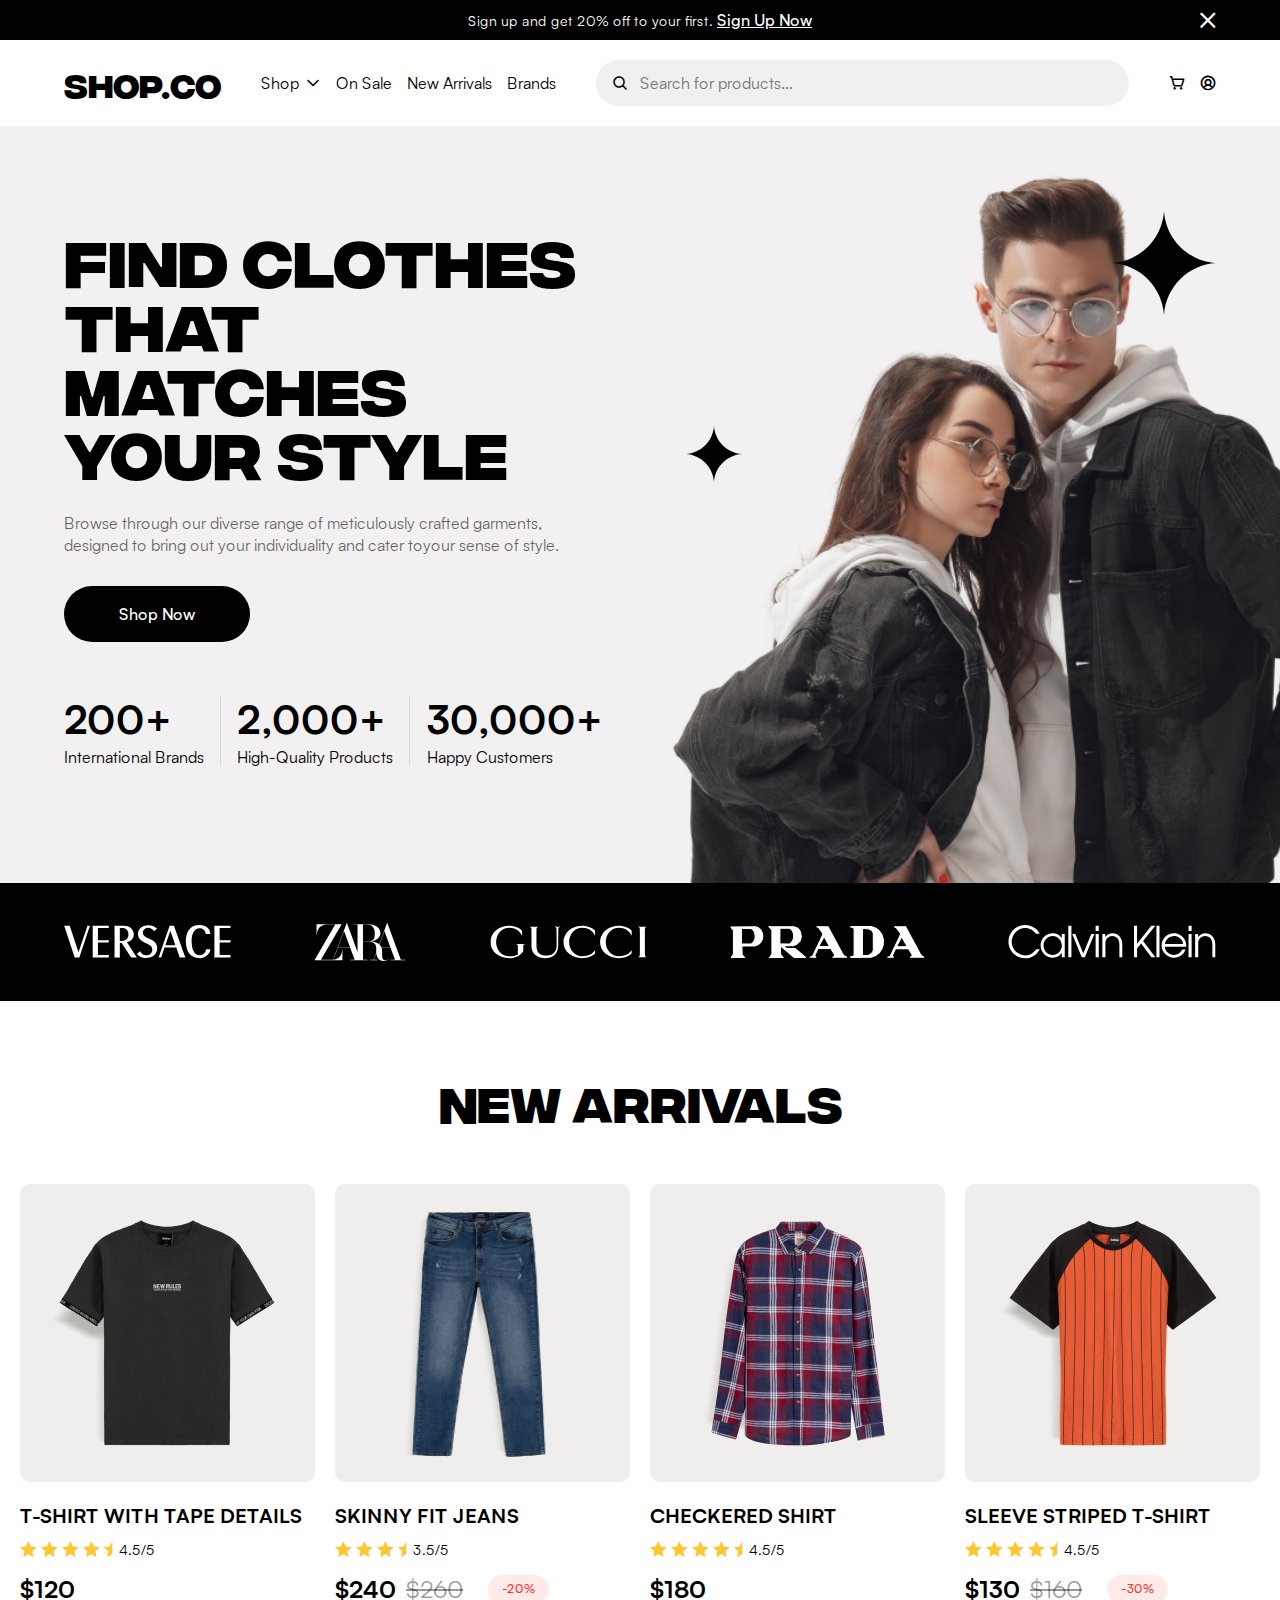
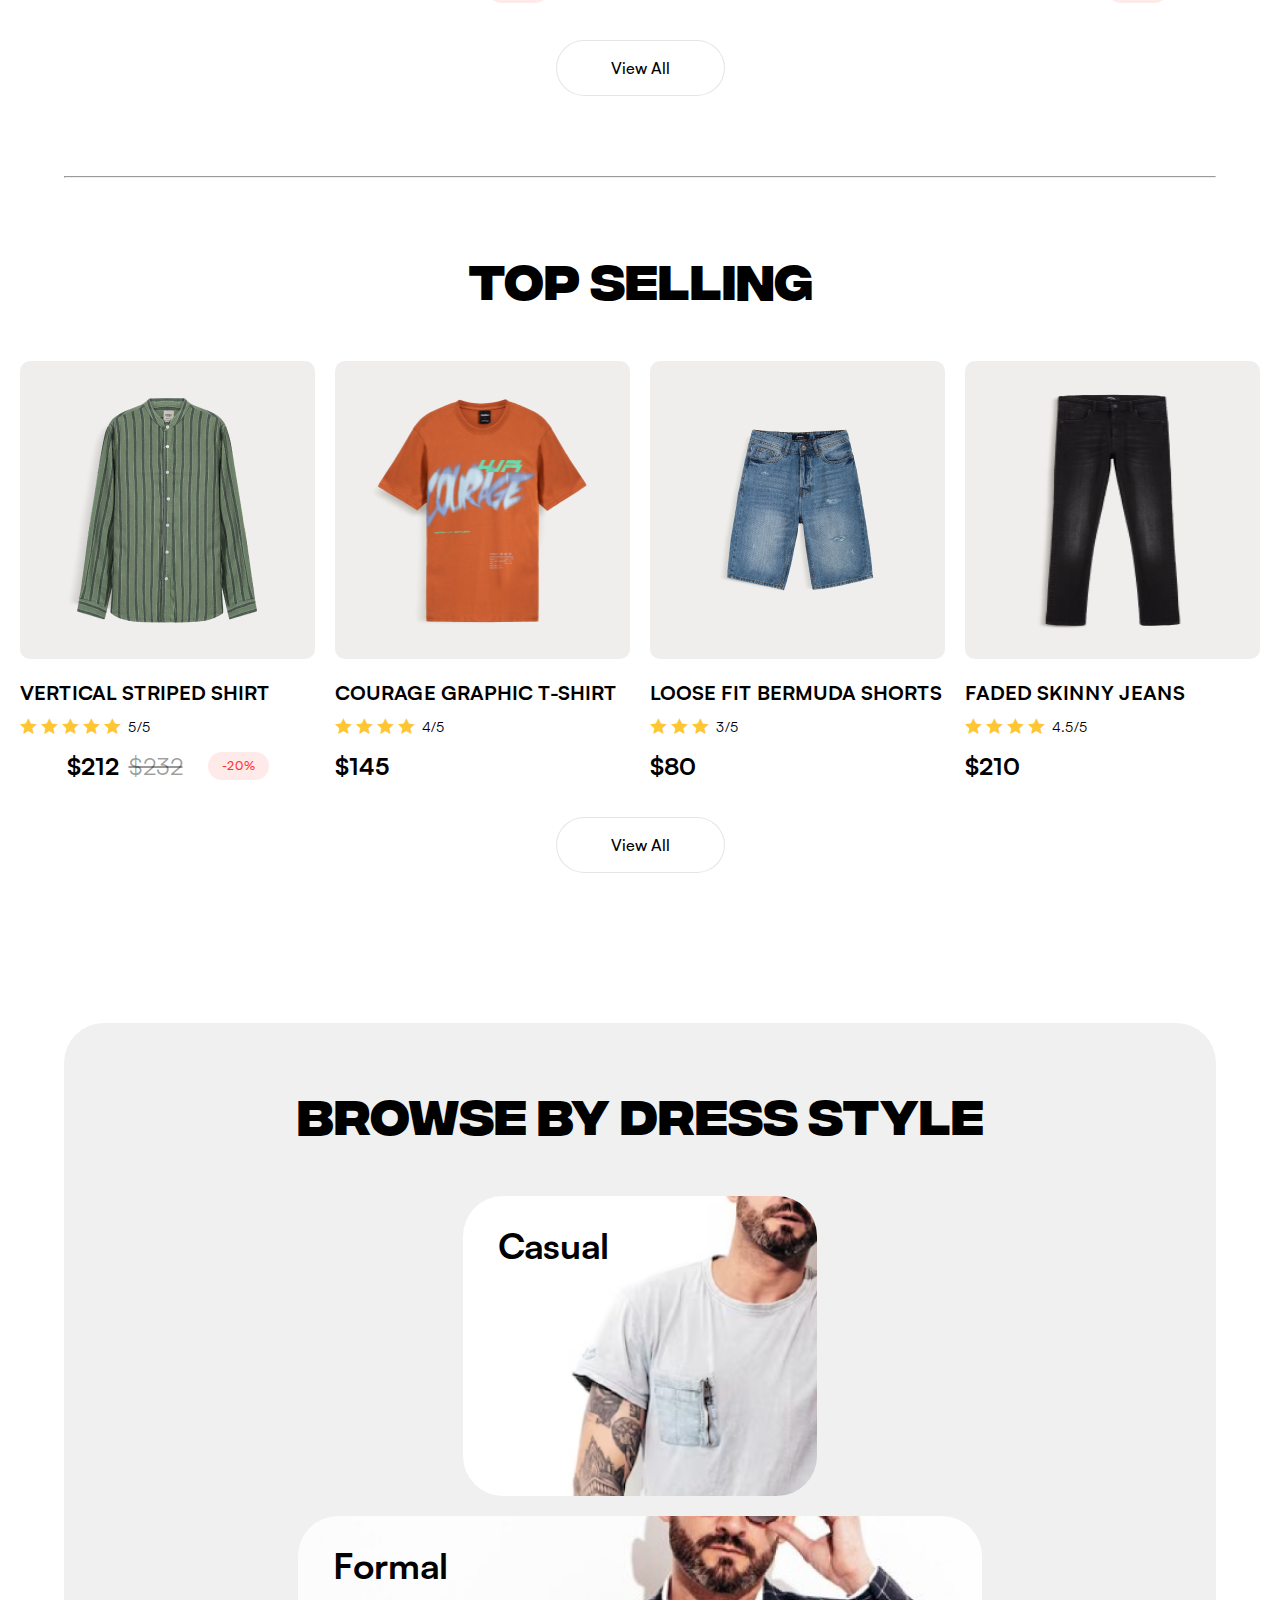
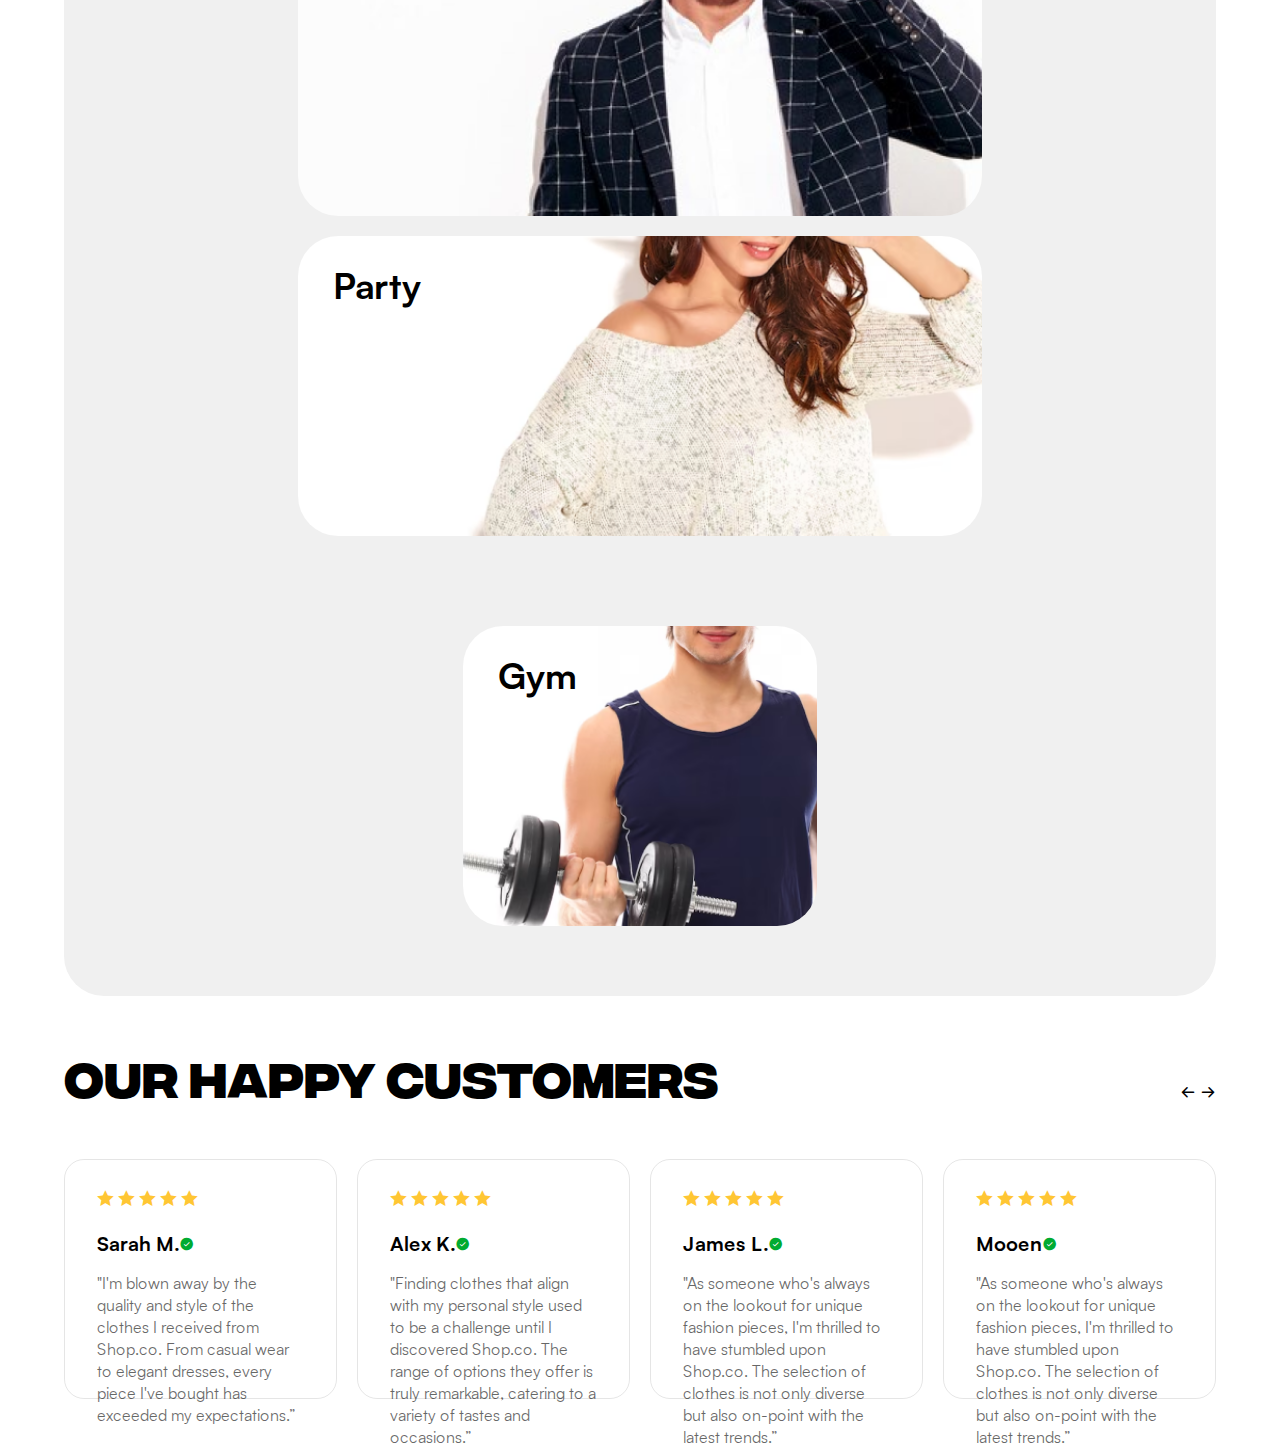
==== commit 9fa9384a: "client section" ====
--- a/index.html
+++ b/index.html
@@ -54,7 +54,7 @@
         </div>
     </nav>
     <!--?Header section -->
-    <header class="header ">
+    <header class="header background-img background-img">
         <div class="header__star">
             <div class="header__star-lg">
                 <svg xmlns="http://www.w3.org/2000/svg" width="104" height="104" viewBox="0 0 104 104" fill="none">
@@ -332,6 +332,97 @@
             <button class="main__btn btn">View All</button>
         </div>
     </main>
+    <!--? Activite section  -->
+    <section class="activite container">
+        <p class="activite__title title">BROWSE BY dress STYLE</p>
+        <div class="activite__boxs container flex-center">
+            <div class="activite__box background-img">
+                <p class="activite__box-title">Casual</p>
+            </div>
+            <div class="activite__box background-img">
+                <p class="activite__box-title">Formal</p>
+            </div>
+            <div class="activite__box background-img">
+                <p class="activite__box-title">Party</p>
+            </div>
+            <div class="activite__box background-img">
+                <p class="activite__box-title">Gym</p>
+            </div>
+        </div>
+    </section>
+    <!--? Client comment  -->
+    <section class="client  container ">
+        <div class="client__title-container">
+            <p class="client__title title">OUR HAPPY CUSTOMERS</p>
+            <span>
+                <i class="h-icons if-Left"></i>
+                <i class="h-icons if-Right"></i>
+            </span>
+        </div>
+        <div class="client__boxs">
+            <div class="client__box">
+                <span class="client__box__star">
+                    <i class="h-icons if-Star-3"></i>
+                    <i class="h-icons if-Star-3"></i>
+                    <i class="h-icons if-Star-3"></i>
+                    <i class="h-icons if-Star-3"></i>
+                    <i class="h-icons if-Star-3"></i>
+                </span>
+                <span class="client__box__name">
+                    <p>Sarah M.</p> <i class="h-icons if-Frame-4"></i>
+                </span>
+                <p class="client__box__comment">"I'm blown away by the quality and style of the clothes I received from
+                    Shop.co. From casual wear to
+                    elegant dresses, every piece I've bought has exceeded my expectations.”
+                </p>
+            </div>
+            <div class="client__box">
+                <span class="client__box__star">
+                    <i class="h-icons if-Star-3"></i>
+                    <i class="h-icons if-Star-3"></i>
+                    <i class="h-icons if-Star-3"></i>
+                    <i class="h-icons if-Star-3"></i>
+                    <i class="h-icons if-Star-3"></i>
+                </span>
+                <span class="client__box__name">
+                    <p>Alex K.</p> <i class="h-icons if-Frame-4"></i>
+                </span>
+                <p class="client__box__comment">"Finding clothes that align with my personal style used to be a
+                    challenge until I discovered Shop.co. The range of options they offer is truly remarkable, catering
+                    to a variety of tastes and occasions.”</p>
+            </div>
+            <div class="client__box">
+                <span class="client__box__star">
+                    <i class="h-icons if-Star-3"></i>
+                    <i class="h-icons if-Star-3"></i>
+                    <i class="h-icons if-Star-3"></i>
+                    <i class="h-icons if-Star-3"></i>
+                    <i class="h-icons if-Star-3"></i>
+                </span>
+                <span class="client__box__name">
+                    <p>James L.</p> <i class="h-icons if-Frame-4"></i>
+                </span>
+                <p class="client__box__comment">"As someone who's always on the lookout for unique fashion pieces, I'm
+                    thrilled to have stumbled upon Shop.co. The selection of clothes is not only diverse but also
+                    on-point with the latest trends.” </p>
+            </div>
+            <div class="client__box">
+                <span class="client__box__star">
+                    <i class="h-icons if-Star-3"></i>
+                    <i class="h-icons if-Star-3"></i>
+                    <i class="h-icons if-Star-3"></i>
+                    <i class="h-icons if-Star-3"></i>
+                    <i class="h-icons if-Star-3"></i>
+                </span>
+                <span class="client__box__name">
+                    <p>Mooen</p> <i class="h-icons if-Frame-4"></i>
+                </span>
+                <p class="client__box__comment">"As someone who's always on the lookout for unique fashion pieces, I'm
+                    thrilled to have stumbled upon Shop.co. The selection of clothes is not only diverse but also
+                    on-point with the latest trends.”</p>
+            </div>
+        </div>
+    </section>
 </body>
 
 </html>--- a/assets/css/style.css
+++ b/assets/css/style.css
@@ -72,9 +72,6 @@
 
 /* ? Header section */
 .header {
-  background-repeat: no-repeat;
-  background-position: center;
-  background-size: cover;
   background-image: url("../images/Rectangle 2.png");
   background-color: #f2f0f1;
   position: relative;
@@ -217,3 +214,77 @@
 .main > hr {
   background-color: rgba(0, 0, 0, 0.1);
 }
+/* ? Activite section */
+.activite {
+  border-radius: 40px;
+  background-color: #f0f0f0;
+}
+.activite__title {
+  padding-top: 60px;
+}
+.activite__boxs {
+  flex-wrap: wrap;
+  gap: 20px;
+}
+.activite__box {
+  height: 300px;
+  border-radius: 40px;
+}
+.activite__box-title {
+  font-weight: 700;
+  font-size: 36px;
+  margin: 25px 0 0 35px;
+}
+.activite__box:nth-child(1) {
+  width: 354px;
+  background-image: url(../images/image\ 11.png);
+}
+.activite__box:nth-child(2) {
+  width: 684px;
+  background-image: url(../images/image\ 13.png);
+}
+.activite__box:nth-child(3) {
+  width: 684px;
+  background-image: url(../images/image\ 12.png);
+  margin-bottom: 70px;
+}
+.activite__box:nth-child(4) {
+  width: 354px;
+  background-image: url(../images/image\ 14.png);
+  margin-bottom: 70px;
+}
+/* ? Client comment */
+.client {
+}
+.client__title-container{
+  display: flex;
+  align-items: flex-end;
+  justify-content: space-between;
+  margin: 50px 0 55px;
+}
+.client__title {
+  margin: 0;
+}
+.client__boxs {
+  display: flex;
+  gap: 20px;
+}
+.client__box {
+  width: 400px;
+  height: 240px;
+  border-radius: 20px;
+  border: 1px solid rgba(0, 0, 0, 0.1);
+  padding: 28px 32px;
+}
+.client__box__name {
+  display: flex;
+  align-items: center;
+  margin: 20px auto 15px;
+  > p {
+    font-weight: 700;
+    font-size: 20px;
+  }
+}
+.client__box__comment {
+  color: rgba(0, 0, 0, 0.6);
+}
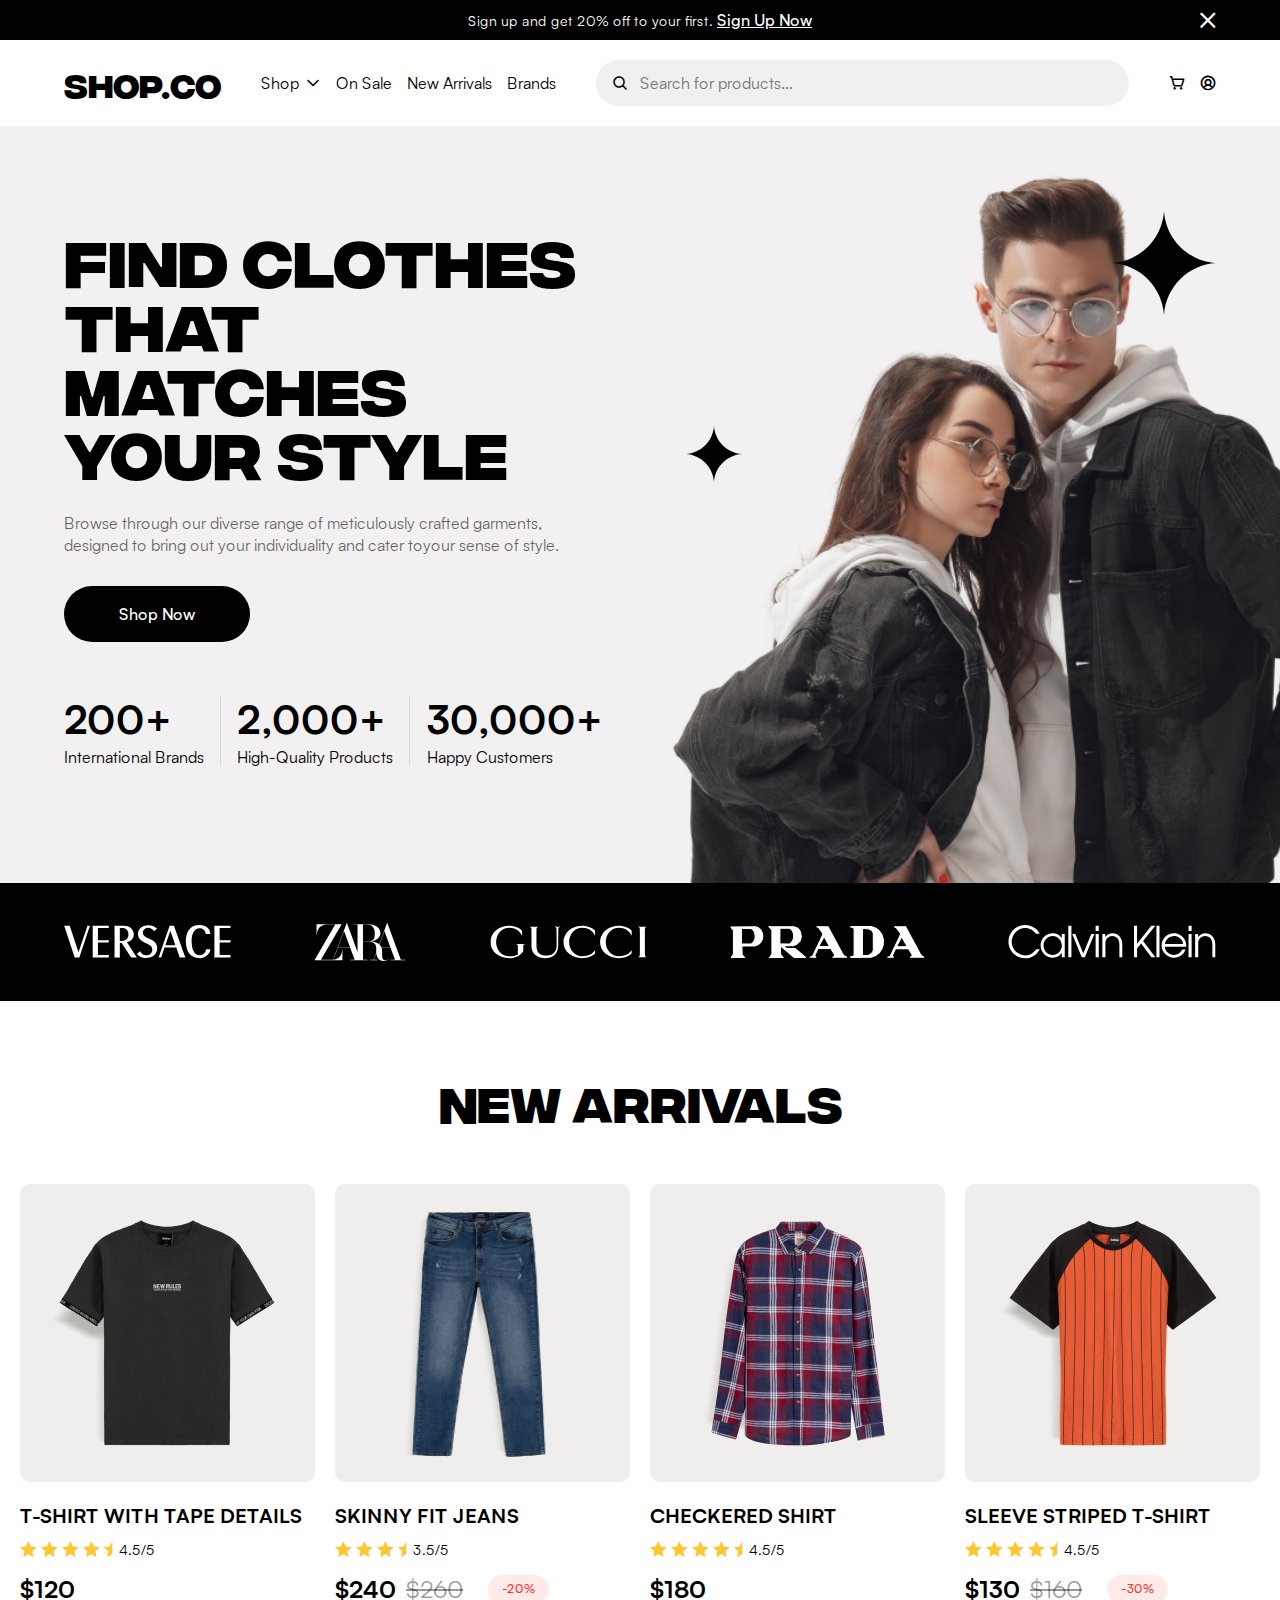
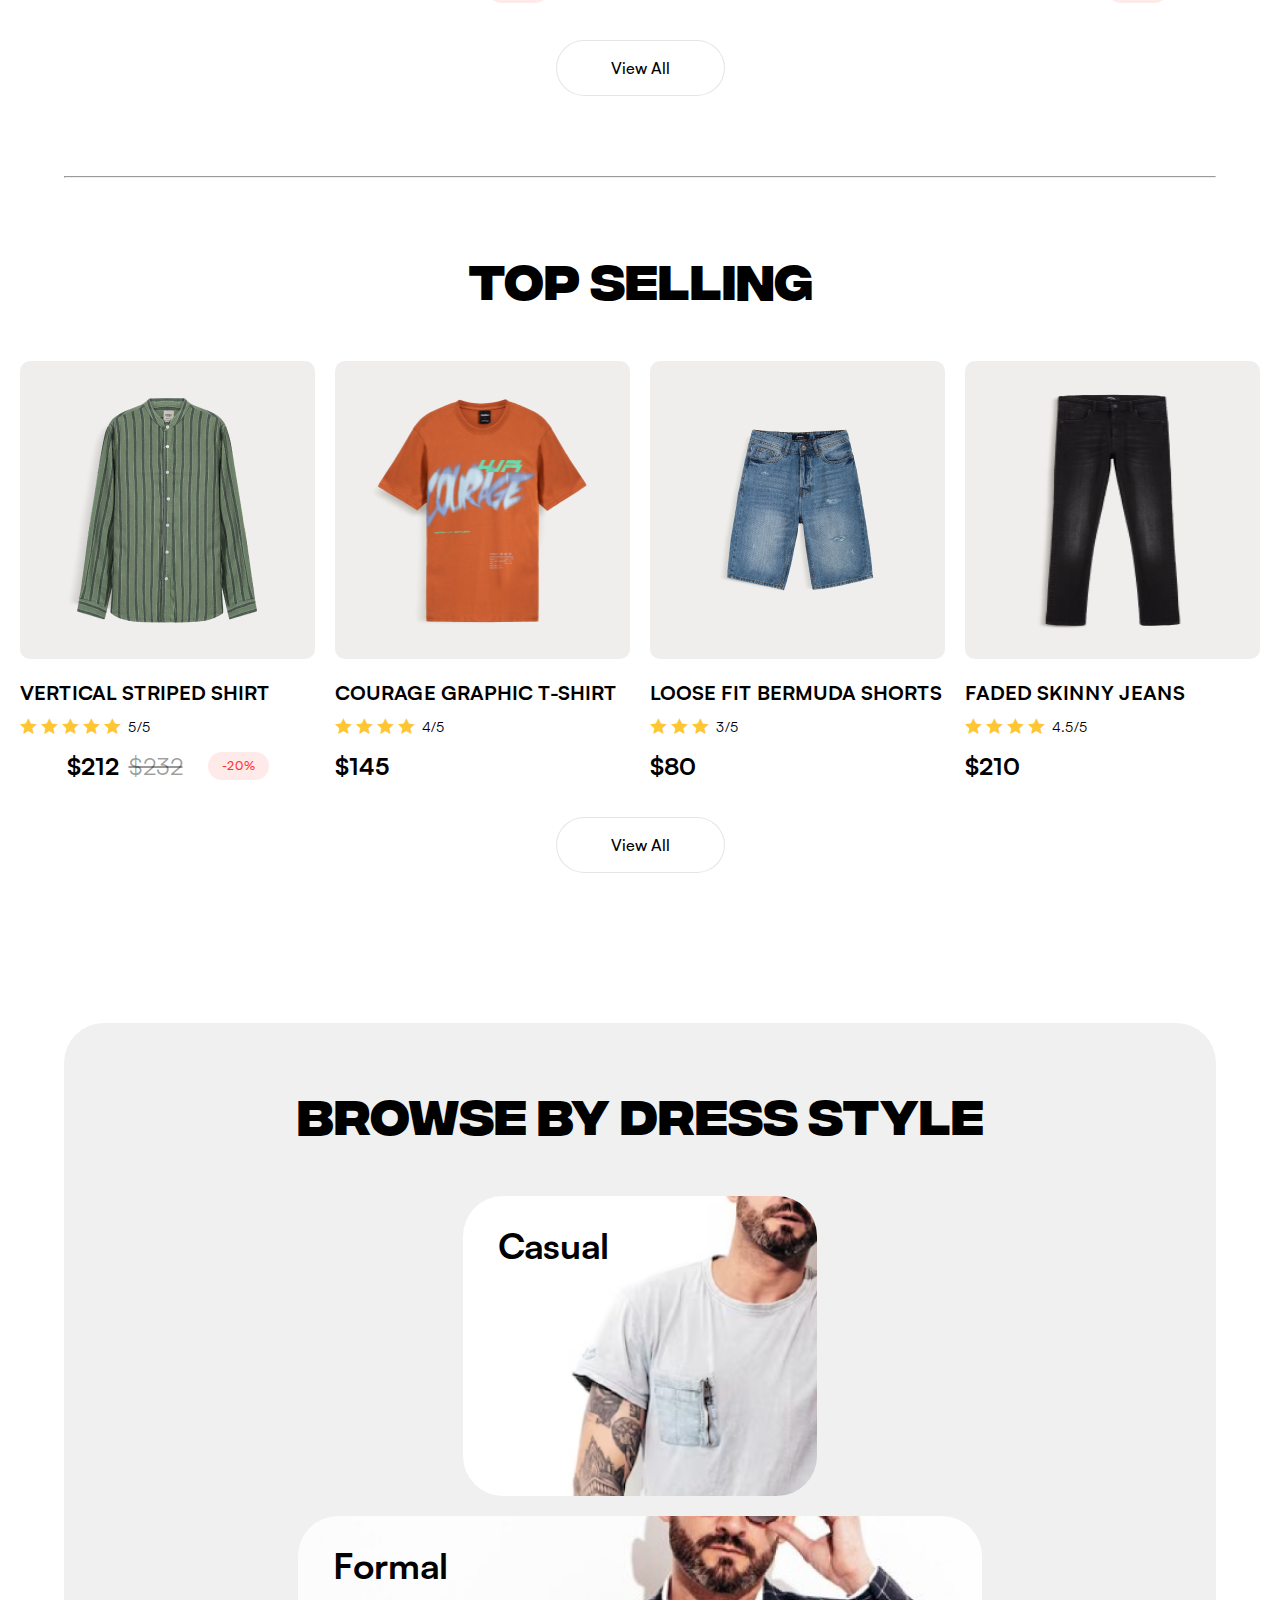
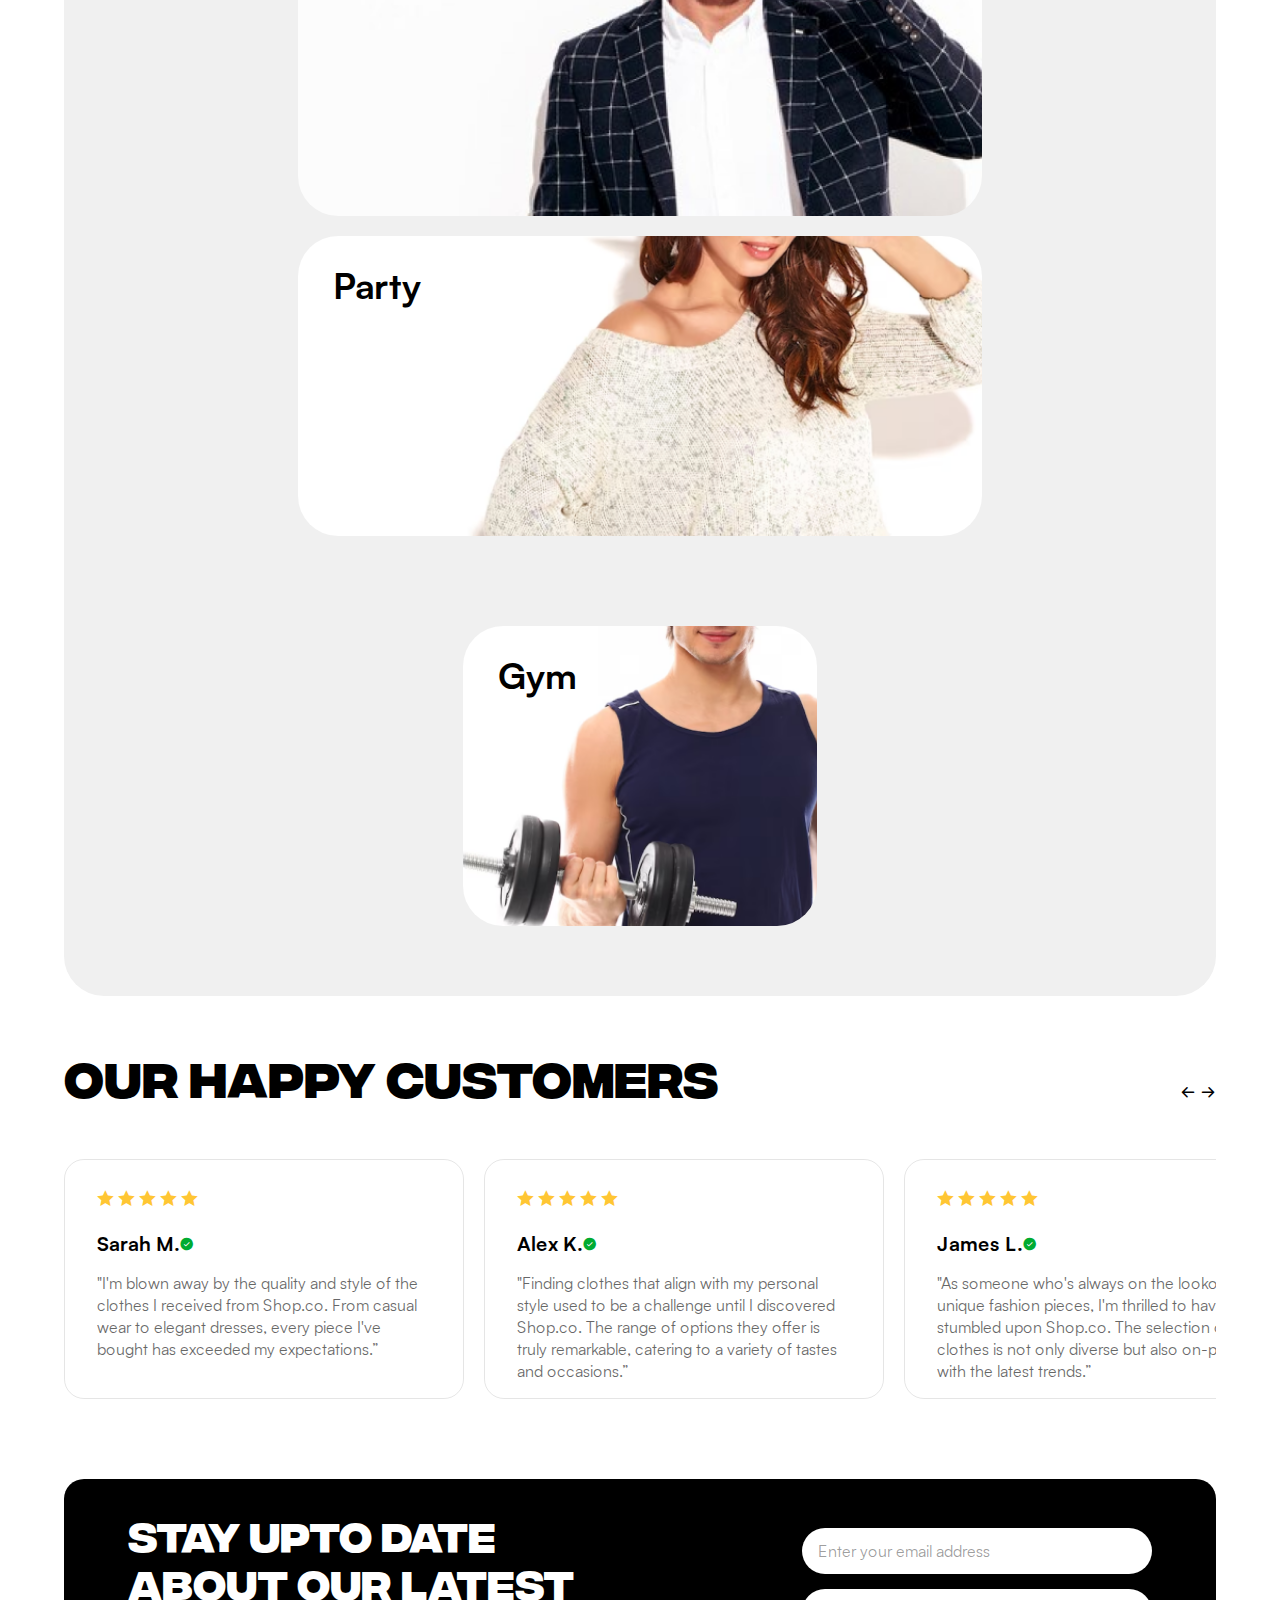
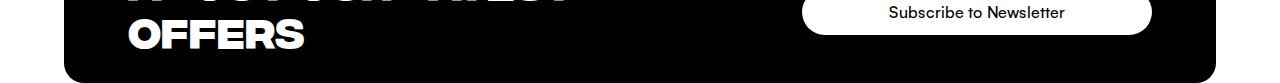
==== commit 060a9590: "offer section" ====
--- a/index.html
+++ b/index.html
@@ -359,69 +359,89 @@
                 <i class="h-icons if-Right"></i>
             </span>
         </div>
-        <div class="client__boxs">
-            <div class="client__box">
-                <span class="client__box__star">
-                    <i class="h-icons if-Star-3"></i>
-                    <i class="h-icons if-Star-3"></i>
-                    <i class="h-icons if-Star-3"></i>
-                    <i class="h-icons if-Star-3"></i>
-                    <i class="h-icons if-Star-3"></i>
-                </span>
-                <span class="client__box__name">
-                    <p>Sarah M.</p> <i class="h-icons if-Frame-4"></i>
-                </span>
-                <p class="client__box__comment">"I'm blown away by the quality and style of the clothes I received from
-                    Shop.co. From casual wear to
-                    elegant dresses, every piece I've bought has exceeded my expectations.”
-                </p>
-            </div>
-            <div class="client__box">
-                <span class="client__box__star">
-                    <i class="h-icons if-Star-3"></i>
-                    <i class="h-icons if-Star-3"></i>
-                    <i class="h-icons if-Star-3"></i>
-                    <i class="h-icons if-Star-3"></i>
-                    <i class="h-icons if-Star-3"></i>
-                </span>
-                <span class="client__box__name">
-                    <p>Alex K.</p> <i class="h-icons if-Frame-4"></i>
-                </span>
-                <p class="client__box__comment">"Finding clothes that align with my personal style used to be a
-                    challenge until I discovered Shop.co. The range of options they offer is truly remarkable, catering
-                    to a variety of tastes and occasions.”</p>
-            </div>
-            <div class="client__box">
-                <span class="client__box__star">
-                    <i class="h-icons if-Star-3"></i>
-                    <i class="h-icons if-Star-3"></i>
-                    <i class="h-icons if-Star-3"></i>
-                    <i class="h-icons if-Star-3"></i>
-                    <i class="h-icons if-Star-3"></i>
-                </span>
-                <span class="client__box__name">
-                    <p>James L.</p> <i class="h-icons if-Frame-4"></i>
-                </span>
-                <p class="client__box__comment">"As someone who's always on the lookout for unique fashion pieces, I'm
-                    thrilled to have stumbled upon Shop.co. The selection of clothes is not only diverse but also
-                    on-point with the latest trends.” </p>
-            </div>
-            <div class="client__box">
-                <span class="client__box__star">
-                    <i class="h-icons if-Star-3"></i>
-                    <i class="h-icons if-Star-3"></i>
-                    <i class="h-icons if-Star-3"></i>
-                    <i class="h-icons if-Star-3"></i>
-                    <i class="h-icons if-Star-3"></i>
-                </span>
-                <span class="client__box__name">
-                    <p>Mooen</p> <i class="h-icons if-Frame-4"></i>
-                </span>
-                <p class="client__box__comment">"As someone who's always on the lookout for unique fashion pieces, I'm
-                    thrilled to have stumbled upon Shop.co. The selection of clothes is not only diverse but also
-                    on-point with the latest trends.”</p>
-            </div>
-        </div>
+        <div class="client__boxs slider-container">
+            <div class="slide">
+                <div class="client__box">
+                    <span class="client__box__star">
+                        <i class="h-icons if-Star-3"></i>
+                        <i class="h-icons if-Star-3"></i>
+                        <i class="h-icons if-Star-3"></i>
+                        <i class="h-icons if-Star-3"></i>
+                        <i class="h-icons if-Star-3"></i>
+                    </span>
+                    <span class="client__box__name">
+                        <p>Sarah M.</p> <i class="h-icons if-Frame-4"></i>
+                    </span>
+                    <p class="client__box__comment">"I'm blown away by the quality and style of the clothes I received
+                        from
+                        Shop.co. From casual wear to
+                        elegant dresses, every piece I've bought has exceeded my expectations.”
+                    </p>
+                </div>
+            </div>
+            <div class="slide">
+                <div class="client__box">
+                    <span class="client__box__star">
+                        <i class="h-icons if-Star-3"></i>
+                        <i class="h-icons if-Star-3"></i>
+                        <i class="h-icons if-Star-3"></i>
+                        <i class="h-icons if-Star-3"></i>
+                        <i class="h-icons if-Star-3"></i>
+                    </span>
+                    <span class="client__box__name">
+                        <p>Alex K.</p> <i class="h-icons if-Frame-4"></i>
+                    </span>
+                    <p class="client__box__comment">"Finding clothes that align with my personal style used to be a
+                        challenge until I discovered Shop.co. The range of options they offer is truly remarkable,
+                        catering
+                        to a variety of tastes and occasions.”</p>
+                </div>
+            </div>
+            <div class="slide">
+                <div class="client__box">
+                    <span class="client__box__star">
+                        <i class="h-icons if-Star-3"></i>
+                        <i class="h-icons if-Star-3"></i>
+                        <i class="h-icons if-Star-3"></i>
+                        <i class="h-icons if-Star-3"></i>
+                        <i class="h-icons if-Star-3"></i>
+                    </span>
+                    <span class="client__box__name">
+                        <p>James L.</p> <i class="h-icons if-Frame-4"></i>
+                    </span>
+                    <p class="client__box__comment">"As someone who's always on the lookout for unique fashion pieces,
+                        I'm
+                        thrilled to have stumbled upon Shop.co. The selection of clothes is not only diverse but also
+                        on-point with the latest trends.” </p>
+                </div>
+            </div>
+            <div class="slide">
+                <div class="client__box">
+                    <span class="client__box__star">
+                        <i class="h-icons if-Star-3"></i>
+                        <i class="h-icons if-Star-3"></i>
+                        <i class="h-icons if-Star-3"></i>
+                        <i class="h-icons if-Star-3"></i>
+                        <i class="h-icons if-Star-3"></i>
+                    </span>
+                    <span class="client__box__name">
+                        <p>Mooen H.</p> <i class="h-icons if-Frame-4"></i>
+                    </span>
+                    <p class="client__box__comment">"As someone who's always on the lookout for unique fashion pieces,
+                        I'm
+                        thrilled to have stumbled upon Shop.co. The selection of clothes is not only diverse but also
+                        on-point with the latest trends.”</p>
+                </div>
+            </div>
+        </div>
+    </section>
+    <!--? Offer section  -->
+    <section class="offer container flex-center">
+        <p class="offer__title ">STAY UPTO DATE ABOUT OUR LATEST OFFERS</p>
+        <form action="#" class="offer__form flex-center"> 
+            <input type="email" class="offer__form__input" placeholder="Enter your email address"> 
+            <button class="offer__form__btn btn">Subscribe to Newsletter</button>   
+        </form>
     </section>
 </body>
 
--- a/assets/icons/style.css
+++ b/assets/icons/style.css
@@ -10,7 +10,7 @@
   font-display: block;
 }
 
-[class^="if-"], [class*=" if-"] {
+.h-icons{
   /* use !important to prevent issues with browser extensions that change fonts */
   font-family: 'Icon-font' !important;
   speak: never;
@@ -42,6 +42,7 @@
 }
 .if-Message:before {
   content: "\e900";
+  color: rgba(0, 0, 0, 0.40);
 }
 .if-Github:before {
   content: "\e924";
--- a/assets/css/style.css
+++ b/assets/css/style.css
@@ -207,68 +207,107 @@
   border: 1px solid rgba(0, 0, 0, 0.1);
   margin: 35px auto 80px;
 }
+
 .main__btn:hover {
   color: #fff;
   background-color: #000;
 }
+
 .main > hr {
   background-color: rgba(0, 0, 0, 0.1);
 }
+
 /* ? Activite section */
 .activite {
   border-radius: 40px;
   background-color: #f0f0f0;
 }
+
 .activite__title {
   padding-top: 60px;
 }
+
 .activite__boxs {
   flex-wrap: wrap;
   gap: 20px;
 }
+
 .activite__box {
   height: 300px;
   border-radius: 40px;
 }
+
 .activite__box-title {
   font-weight: 700;
   font-size: 36px;
   margin: 25px 0 0 35px;
 }
+
 .activite__box:nth-child(1) {
   width: 354px;
   background-image: url(../images/image\ 11.png);
 }
+
 .activite__box:nth-child(2) {
   width: 684px;
   background-image: url(../images/image\ 13.png);
 }
+
 .activite__box:nth-child(3) {
   width: 684px;
   background-image: url(../images/image\ 12.png);
   margin-bottom: 70px;
 }
+
 .activite__box:nth-child(4) {
   width: 354px;
   background-image: url(../images/image\ 14.png);
   margin-bottom: 70px;
 }
+
 /* ? Client comment */
-.client {
-}
-.client__title-container{
+
+/* .client {} */
+
+.client__title-container {
   display: flex;
   align-items: flex-end;
   justify-content: space-between;
   margin: 50px 0 55px;
 }
+
 .client__title {
   margin: 0;
 }
+
 .client__boxs {
+  gap: 20px;
+}
+
+.slider-container {
   display: flex;
-  gap: 20px;
-}
+  height: 290px;
+  overflow: auto;
+}
+
+.slider-container::-webkit-scrollbar {
+  height: 10px;
+}
+
+.slider-container::-webkit-scrollbar-thumb {
+  background: rgb(92, 92, 92);
+  border: none;
+  border-radius: 10px;
+}
+
+.slider-container::-webkit-scrollbar-track {
+  background: rgb(250, 250, 250);
+  border: none;
+  border-radius: 10px;
+}
+
+/* .slide {} */
+
 .client__box {
   width: 400px;
   height: 240px;
@@ -276,15 +315,58 @@
   border: 1px solid rgba(0, 0, 0, 0.1);
   padding: 28px 32px;
 }
+
 .client__box__name {
   display: flex;
   align-items: center;
   margin: 20px auto 15px;
+
   > p {
     font-weight: 700;
     font-size: 20px;
   }
 }
+
 .client__box__comment {
   color: rgba(0, 0, 0, 0.6);
 }
+
+/* ? Offer section  */
+
+.offer {
+  margin-top: 30px;
+  padding: 30px 5% 30px 5%;
+  background-color: #000;
+  border-radius: 20px;
+  justify-content: space-between;
+}
+
+.offer__title {
+  width: 50%;
+  font-family: Integral CF;
+  font-size: 40px;
+  font-weight: 700;
+  color: #fff;
+}
+.offer__form {
+  flex-direction: column;
+  gap: 15px;
+}
+.offer__form__input {
+  border-radius: 62px;
+  background: #fff;
+  padding: 12px 16px;
+  border: none;
+  outline: none;
+  width: 350px;
+}
+.offer__form__input::placeholder{
+  color: rgba(0, 0, 0, 0.40);
+}
+.offer__form__btn {
+  padding: 12px 16px;
+  background: #fff;
+  color: #000;
+  border: none;
+  width: 350px;
+}
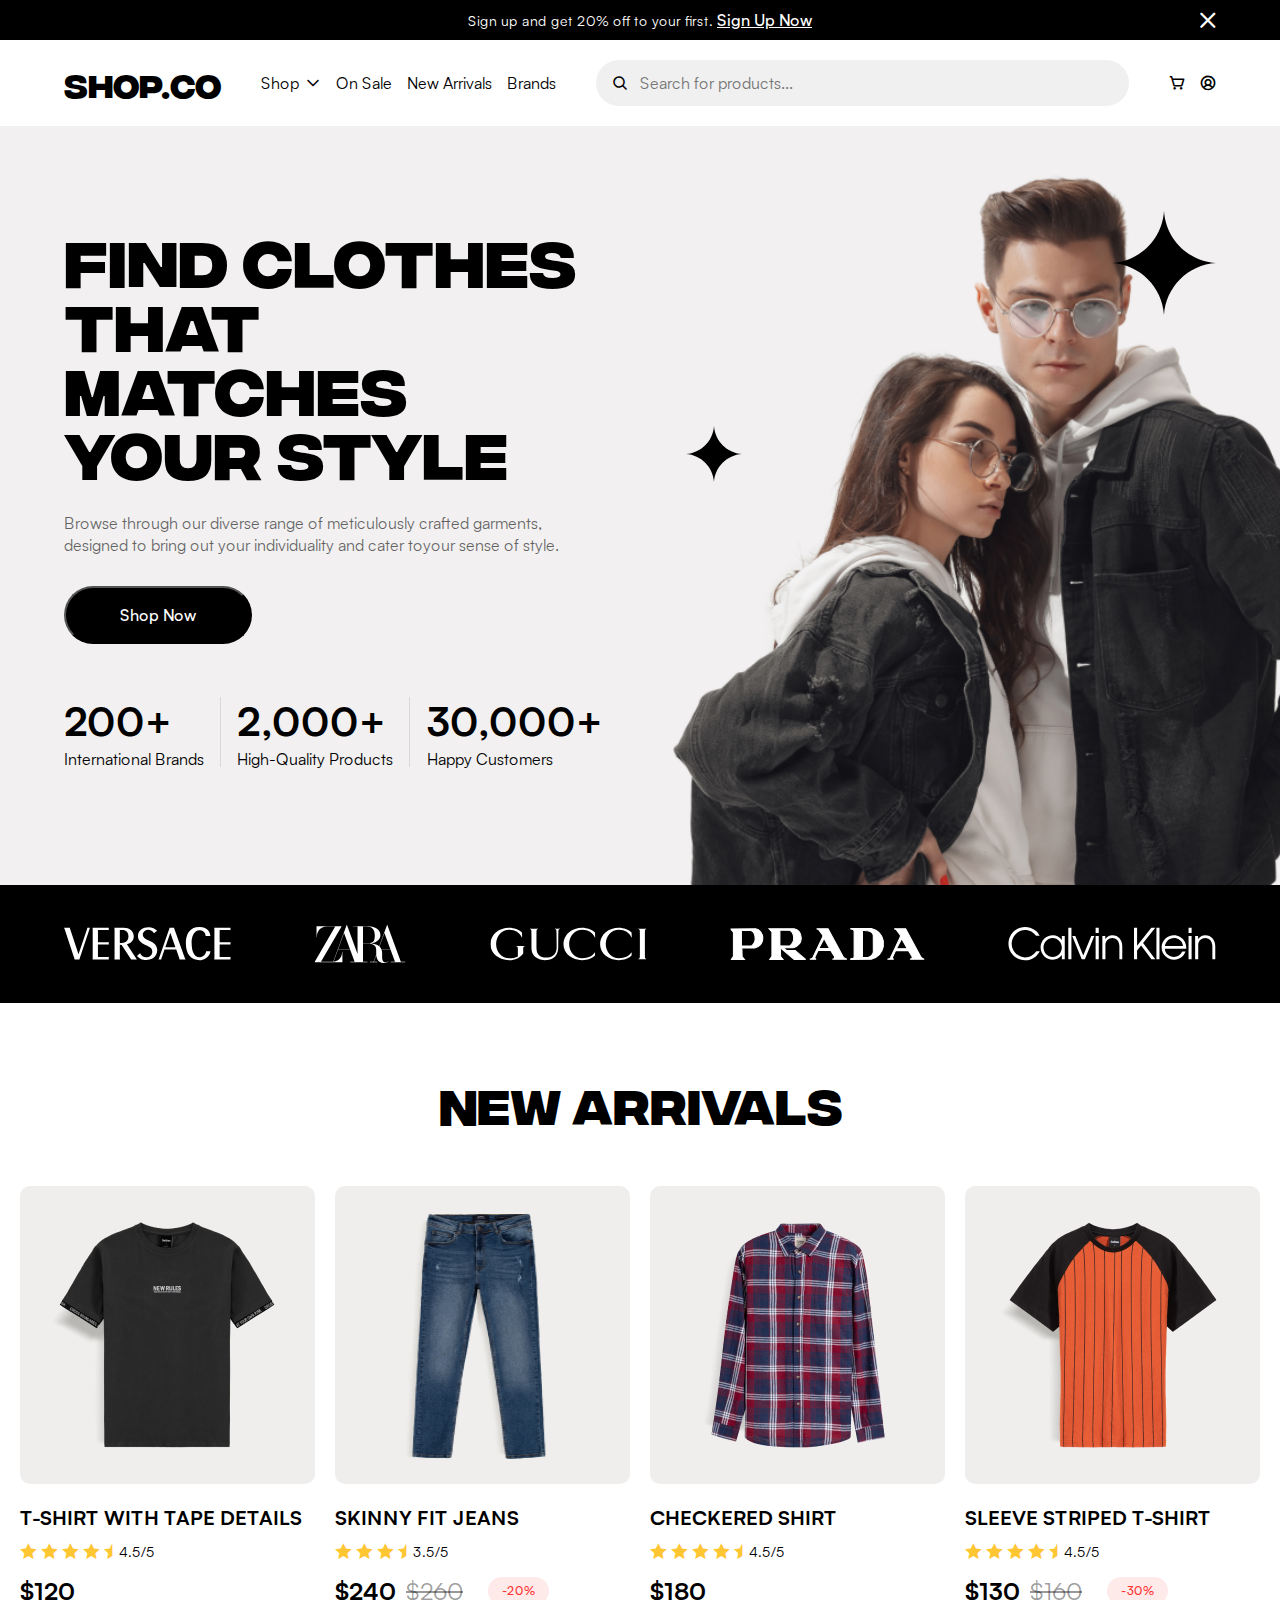
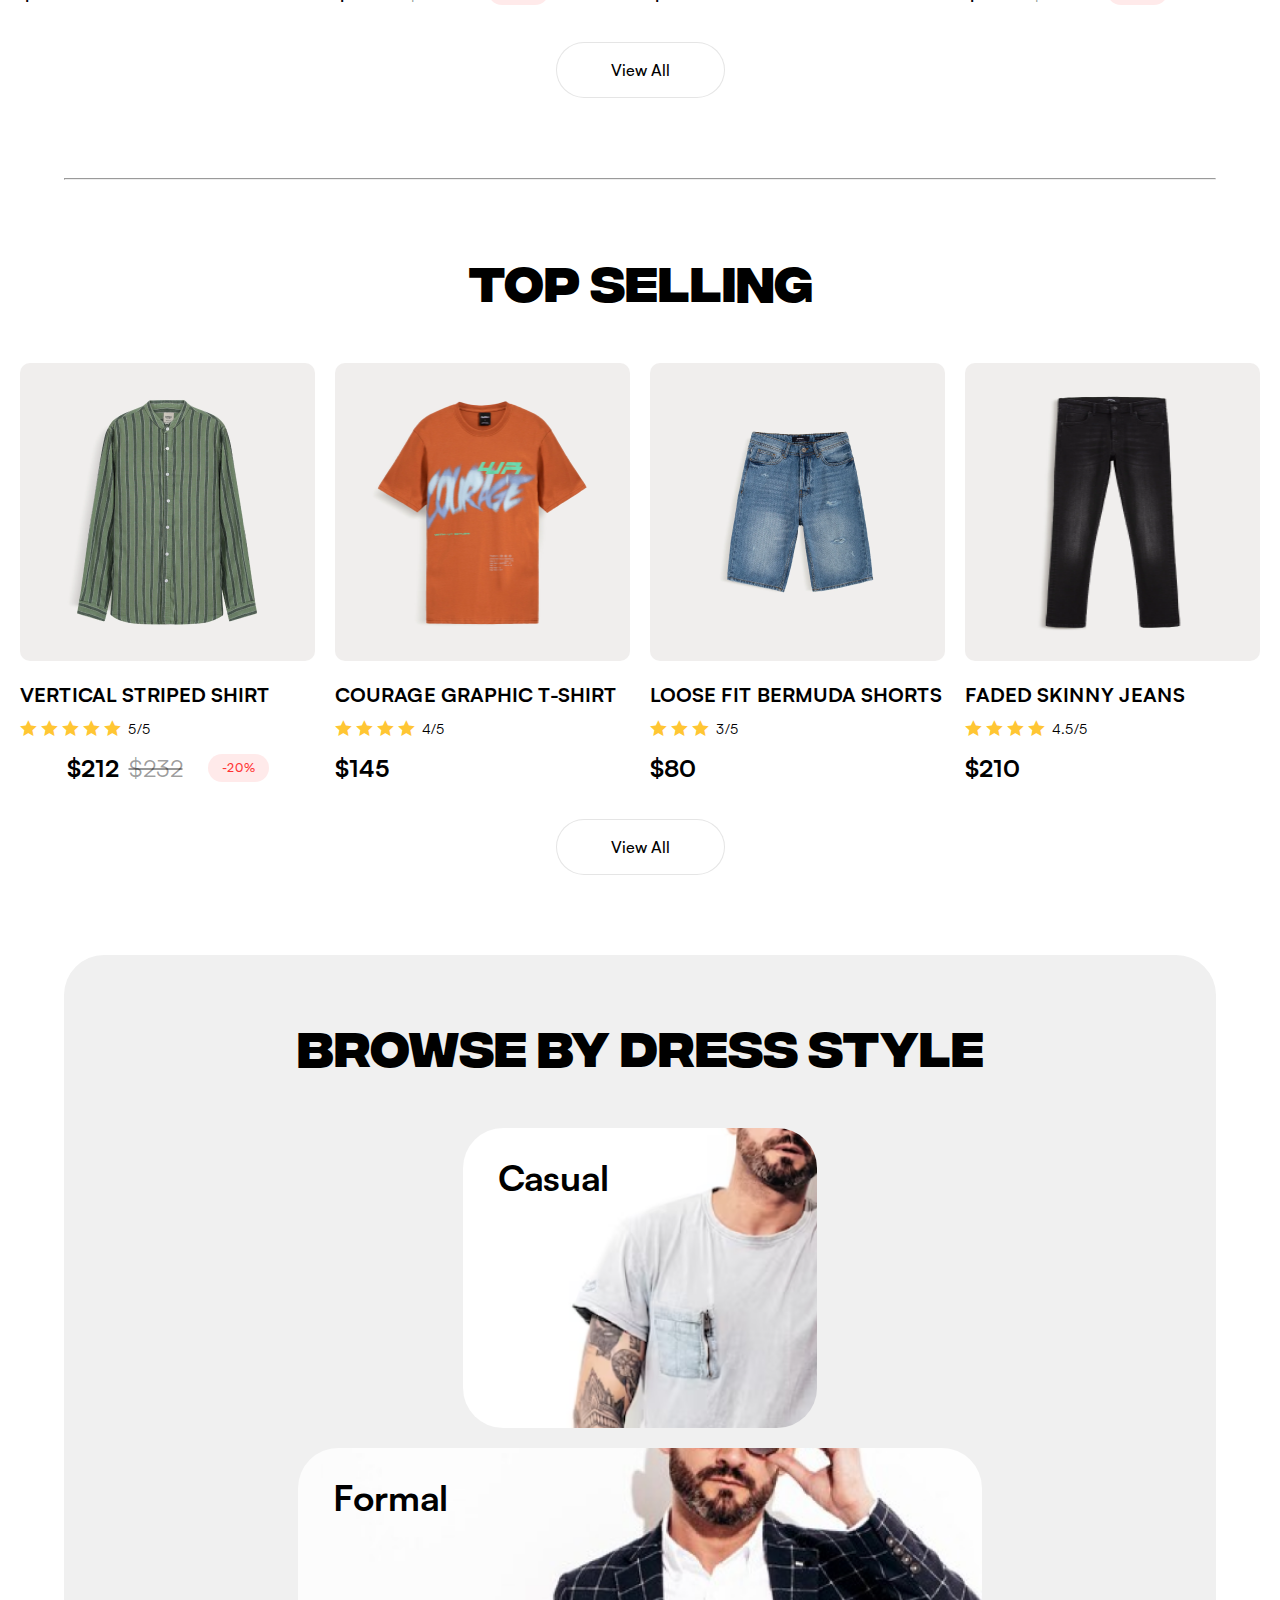
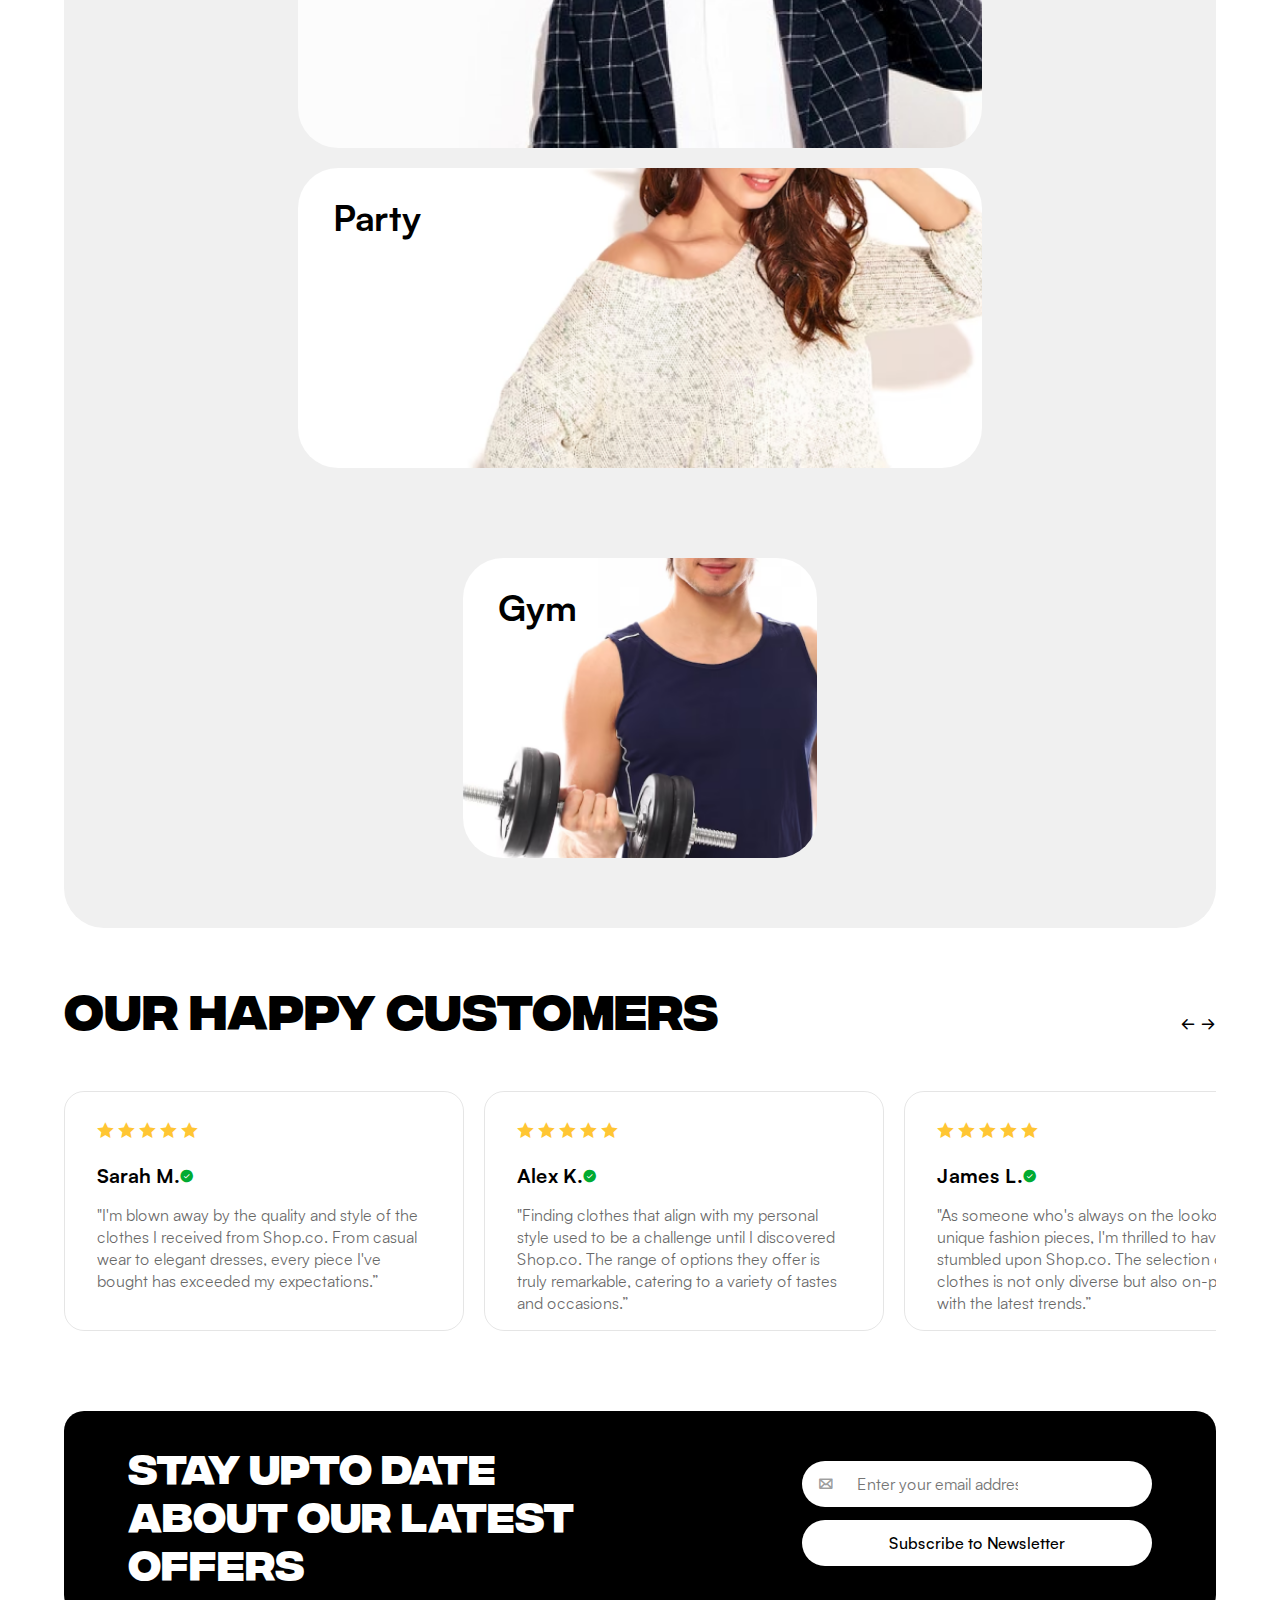
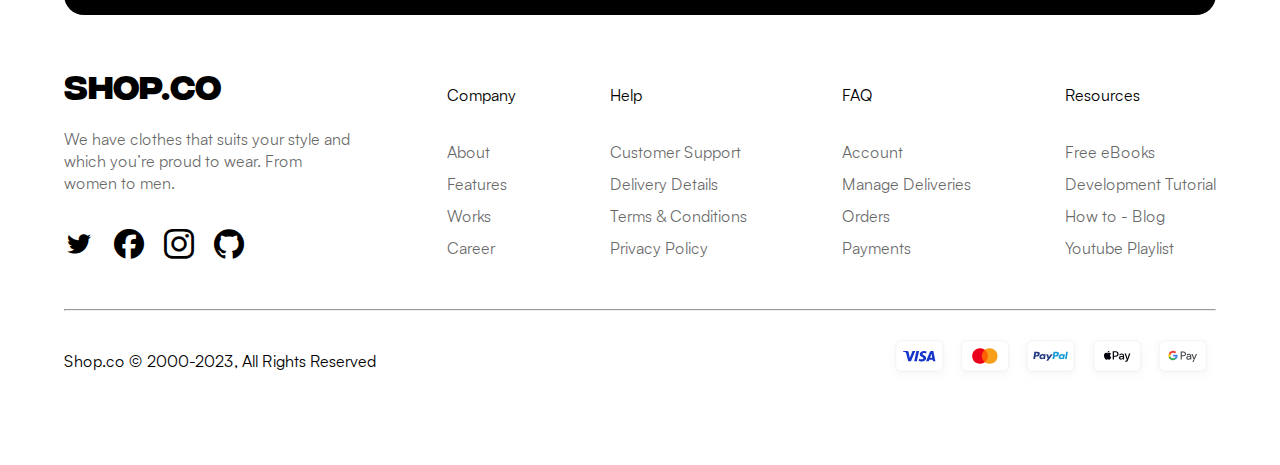
==== commit a6bb8df9: "make color.css" ====
--- a/index.html
+++ b/index.html
@@ -438,11 +438,259 @@
     <!--? Offer section  -->
     <section class="offer container flex-center">
         <p class="offer__title ">STAY UPTO DATE ABOUT OUR LATEST OFFERS</p>
-        <form action="#" class="offer__form flex-center"> 
-            <input type="email" class="offer__form__input" placeholder="Enter your email address"> 
-            <button class="offer__form__btn btn">Subscribe to Newsletter</button>   
-        </form>
+        <div>
+            <form action="#" class="offer__form flex-center input-btn">
+                <i class="h-icons if-Message"></i>
+                <input type="email" class="offer__form__input " placeholder="  Enter your email address">
+            </form>
+            <button class="offer__form__btn btn input-btn">Subscribe to Newsletter</button>
+        </div>
     </section>
+    <!--? Feature section -->
+    <section class="feature container flex-center">
+        <div class="feature__shop">
+            <p class="feature__shop__logo navbar__logo">SHOP.CO</p>
+            <p>We have clothes that suits your style and which you’re proud to wear. From women to men.
+            </p>
+            <span class="feature__shop__sosialm">
+                <i class="h-icons if-twitter"></i>
+                <i class="h-icons if-Facebook"></i>
+                <i class="h-icons if-Instagram"></i>
+                <i class="h-icons if-Github"></i>
+            </span>
+        </div>
+        <div class="feature__title flex-center">
+            <a href="#">Company</a>
+            <a href="#">About</a>
+            <a href="#">Features</a>
+            <a href="#">Works</a>
+            <a href="#">Career</a>
+        </div>
+        <div class="feature__title flex-center">
+            <a href="#">Help</a>
+            <a href="#">Customer Support</a>
+            <a href="#">Delivery Details</a>
+            <a href="#">Terms & Conditions</a>
+            <a href="#">Privacy Policy</a>
+        </div>
+        <div class="feature__title flex-center">
+            <a href="#">FAQ</a>
+            <a href="#">Account</a>
+            <a href="#">Manage Deliveries </a>
+            <a href="#">Orders</a>
+            <a href="#">Payments</a>
+        </div>
+        <div class="feature__title flex-center">
+            <a href="#">Resources</a>
+            <a href="#">Free eBooks</a>
+            <a href="#">Development Tutorial</a>
+            <a href="#">How to - Blog</a>
+            <a href="#">Youtube Playlist</a>
+        </div>
+    </section>
+    <hr class="container">
+    <footer class="footer container flex-center">
+        <h6>
+            Shop.co &copy; 2000-2023, All Rights Reserved
+        </h6>
+        <span class="flex-center">
+            <svg xmlns="http://www.w3.org/2000/svg" width="66" height="49" viewBox="0 0 66 49" fill="none">
+                <g filter="url(#filter0_dd_20_320)">
+                    <rect x="10" y="5" width="46.6143" height="30.0304" rx="5.37857" fill="white" />
+                    <path
+                        d="M33.0221 15.121L30.8479 25.2845H28.2188L30.3933 15.121H33.0221ZM44.0838 21.6836L45.468 17.8669L46.2645 21.6836H44.0838ZM47.0172 25.2845H49.4491L47.327 15.121H45.0823C44.5779 15.121 44.1523 15.4144 43.9628 15.8667L40.0184 25.2845H42.7794L43.3275 23.7668H46.7007L47.0172 25.2845ZM40.1554 21.9661C40.1667 19.2836 36.4458 19.1359 36.4715 17.9376C36.4792 17.5725 36.827 17.1852 37.5865 17.0858C37.9638 17.0366 39.0012 16.999 40.1792 17.541L40.6405 15.3857C40.0078 15.1561 39.1936 14.9351 38.1809 14.9351C35.5824 14.9351 33.7533 16.3167 33.7379 18.295C33.7215 19.758 35.0436 20.5745 36.0398 21.0609C37.0641 21.5591 37.4083 21.8782 37.4038 22.3238C37.397 23.0061 36.5867 23.3065 35.8307 23.3184C34.5086 23.3393 33.7414 22.9617 33.1299 22.6767L32.6535 24.9037C33.2676 25.1858 34.4015 25.4309 35.5779 25.4435C38.3395 25.4435 40.1464 24.0789 40.1554 21.9661ZM29.2652 15.121L25.0055 25.2845H22.2258L20.1298 17.1733C20.0024 16.6738 19.8917 16.491 19.5047 16.2803C18.8733 15.9377 17.8294 15.6157 16.911 15.4163L16.9737 15.121H21.4474C22.0174 15.121 22.5305 15.5006 22.6598 16.1571L23.767 22.0388L26.5029 15.121H29.2652Z"
+                        fill="#1434CB" />
+                    <rect x="9.88795" y="4.88795" width="46.8384" height="30.2545" rx="5.49062" stroke="#D6DCE5"
+                        stroke-width="0.224107" />
+                </g>
+                <defs>
+                    <filter id="filter0_dd_20_320" x="0.811593" y="0.293736" width="64.9911" height="48.4071"
+                        filterUnits="userSpaceOnUse" color-interpolation-filters="sRGB">
+                        <feFlood flood-opacity="0" result="BackgroundImageFix" />
+                        <feColorMatrix in="SourceAlpha" type="matrix" values="0 0 0 0 0 0 0 0 0 0 0 0 0 0 0 0 0 0 127 0"
+                            result="hardAlpha" />
+                        <feOffset dy="0.448214" />
+                        <feGaussianBlur stdDeviation="2.24107" />
+                        <feColorMatrix type="matrix"
+                            values="0 0 0 0 0.717647 0 0 0 0 0.717647 0 0 0 0 0.717647 0 0 0 0.08 0" />
+                        <feBlend mode="normal" in2="BackgroundImageFix" result="effect1_dropShadow_20_320" />
+                        <feColorMatrix in="SourceAlpha" type="matrix" values="0 0 0 0 0 0 0 0 0 0 0 0 0 0 0 0 0 0 127 0"
+                            result="hardAlpha" />
+                        <feOffset dy="4.48214" />
+                        <feGaussianBlur stdDeviation="4.48214" />
+                        <feColorMatrix type="matrix"
+                            values="0 0 0 0 0.717647 0 0 0 0 0.717647 0 0 0 0 0.717647 0 0 0 0.08 0" />
+                        <feBlend mode="normal" in2="effect1_dropShadow_20_320" result="effect2_dropShadow_20_320" />
+                        <feBlend mode="normal" in="SourceGraphic" in2="effect2_dropShadow_20_320" result="shape" />
+                    </filter>
+                </defs>
+            </svg>
+            <svg xmlns="http://www.w3.org/2000/svg" width="66" height="49" viewBox="0 0 66 49" fill="none">
+                <g filter="url(#filter0_dd_20_322)">
+                    <rect x="9.61426" y="5" width="46.6143" height="30.0304" rx="5.37857" fill="white" />
+                    <path d="M36.2699 13.8484H29.4066V26.1819H36.2699V13.8484Z" fill="#FF5F00" />
+                    <path
+                        d="M29.8425 20.0151C29.8414 18.8273 30.1105 17.6548 30.6296 16.5864C31.1486 15.518 31.9039 14.5817 32.8383 13.8484C31.6812 12.9389 30.2915 12.3732 28.8282 12.2162C27.3648 12.0591 25.8867 12.3169 24.563 12.9602C23.2392 13.6034 22.1231 14.6061 21.3423 15.8537C20.5614 17.1013 20.1473 18.5434 20.1473 20.0151C20.1473 21.4869 20.5614 22.929 21.3423 24.1766C22.1231 25.4241 23.2392 26.4269 24.563 27.0701C25.8867 27.7133 27.3648 27.9712 28.8282 27.8141C30.2915 27.657 31.6812 27.0914 32.8383 26.1819C31.9039 25.4485 31.1486 24.5122 30.6296 23.4438C30.1105 22.3754 29.8414 21.2029 29.8425 20.0151Z"
+                        fill="#EB001B" />
+                    <path
+                        d="M45.5289 20.0151C45.5289 21.4869 45.1149 22.929 44.3341 24.1765C43.5533 25.4241 42.4372 26.4268 41.1135 27.0701C39.7897 27.7133 38.3117 27.9712 36.8484 27.8141C35.385 27.657 33.9954 27.0914 32.8383 26.1819C33.7719 25.4478 34.5266 24.5113 35.0455 23.4431C35.5645 22.3749 35.8341 21.2028 35.8341 20.0151C35.8341 18.8275 35.5645 17.6554 35.0455 16.5872C34.5266 15.5189 33.7719 14.5825 32.8383 13.8484C33.9954 12.9389 35.385 12.3732 36.8484 12.2162C38.3117 12.0591 39.7897 12.3169 41.1135 12.9602C42.4372 13.6034 43.5533 14.6062 44.3341 15.8537C45.1149 17.1013 45.5289 18.5434 45.5289 20.0151Z"
+                        fill="#F79E1B" />
+                    <path
+                        d="M44.7805 24.8756V24.6231H44.8824V24.5716H44.6231V24.6231H44.7249V24.8756H44.7805ZM45.284 24.8756V24.5711H45.2045L45.1131 24.7805L45.0216 24.5711H44.9421V24.8756H44.9982V24.6459L45.0839 24.8439H45.1421L45.2279 24.6454V24.8756H45.284Z"
+                        fill="#F79E1B" />
+                    <rect x="9.5022" y="4.88795" width="46.8384" height="30.2545" rx="5.49062" stroke="#D6DCE5"
+                        stroke-width="0.224107" />
+                </g>
+                <defs>
+                    <filter id="filter0_dd_20_322" x="0.425851" y="0.293736" width="64.9911" height="48.4071"
+                        filterUnits="userSpaceOnUse" color-interpolation-filters="sRGB">
+                        <feFlood flood-opacity="0" result="BackgroundImageFix" />
+                        <feColorMatrix in="SourceAlpha" type="matrix" values="0 0 0 0 0 0 0 0 0 0 0 0 0 0 0 0 0 0 127 0"
+                            result="hardAlpha" />
+                        <feOffset dy="0.448214" />
+                        <feGaussianBlur stdDeviation="2.24107" />
+                        <feColorMatrix type="matrix"
+                            values="0 0 0 0 0.717647 0 0 0 0 0.717647 0 0 0 0 0.717647 0 0 0 0.08 0" />
+                        <feBlend mode="normal" in2="BackgroundImageFix" result="effect1_dropShadow_20_322" />
+                        <feColorMatrix in="SourceAlpha" type="matrix" values="0 0 0 0 0 0 0 0 0 0 0 0 0 0 0 0 0 0 127 0"
+                            result="hardAlpha" />
+                        <feOffset dy="4.48214" />
+                        <feGaussianBlur stdDeviation="4.48214" />
+                        <feColorMatrix type="matrix"
+                            values="0 0 0 0 0.717647 0 0 0 0 0.717647 0 0 0 0 0.717647 0 0 0 0.08 0" />
+                        <feBlend mode="normal" in2="effect1_dropShadow_20_322" result="effect2_dropShadow_20_322" />
+                        <feBlend mode="normal" in="SourceGraphic" in2="effect2_dropShadow_20_322" result="shape" />
+                    </filter>
+                </defs>
+            </svg>
+            <svg xmlns="http://www.w3.org/2000/svg" width="66" height="49" viewBox="0 0 66 49" fill="none">
+                <g filter="url(#filter0_dd_20_324)">
+                    <rect x="9.22852" y="5" width="46.6143" height="30.0304" rx="5.37857" fill="white" />
+                    <path fill-rule="evenodd" clip-rule="evenodd"
+                        d="M19.4257 15.646H16.7382C16.5543 15.646 16.3979 15.7796 16.3692 15.9611L15.2822 22.8518C15.2606 22.9879 15.3659 23.1104 15.5039 23.1104H16.7869C16.9708 23.1104 17.1272 22.9768 17.1559 22.7949L17.4491 20.9364C17.4774 20.7544 17.6342 20.6209 17.8177 20.6209H18.6685C20.4388 20.6209 21.4605 19.7643 21.7274 18.0669C21.8476 17.3243 21.7325 16.7408 21.3846 16.332C21.0027 15.8835 20.3251 15.646 19.4257 15.646ZM19.7358 18.1627C19.5888 19.127 18.852 19.127 18.1395 19.127H17.734L18.0185 17.3261C18.0354 17.2174 18.1297 17.1372 18.2397 17.1372H18.4256C18.9109 17.1372 19.3688 17.1372 19.6054 17.4138C19.7463 17.5789 19.7896 17.824 19.7358 18.1627ZM27.4593 18.1318H26.1723C26.0626 18.1318 25.9679 18.212 25.951 18.3209L25.8941 18.6808L25.804 18.5504C25.5254 18.146 24.9042 18.0109 24.2841 18.0109C22.8618 18.0109 21.6472 19.0879 21.4106 20.5988C21.2877 21.3523 21.4625 22.0729 21.89 22.5755C22.2823 23.0375 22.8435 23.2301 23.511 23.2301C24.6569 23.2301 25.2925 22.4933 25.2925 22.4933L25.235 22.8509C25.2134 22.9877 25.3187 23.1102 25.4558 23.1102H26.6151C26.7995 23.1102 26.955 22.9766 26.9841 22.7948L27.6797 18.3904C27.7017 18.2549 27.5968 18.1318 27.4593 18.1318ZM25.6653 20.6364C25.5411 21.3715 24.9575 21.865 24.2134 21.865C23.8397 21.865 23.5409 21.7452 23.3492 21.5181C23.159 21.2926 23.0866 20.9715 23.1472 20.614C23.2632 19.8851 23.8566 19.3756 24.5894 19.3756C24.9548 19.3756 25.2519 19.4968 25.4476 19.726C25.6436 19.9574 25.7215 20.2804 25.6653 20.6364ZM33.0202 18.1317H34.3135C34.4947 18.1317 34.6003 18.3348 34.4974 18.4833L30.196 24.6914C30.1263 24.792 30.0116 24.8518 29.889 24.8518H28.5973C28.4155 24.8518 28.3093 24.6471 28.4146 24.4982L29.7539 22.6078L28.3294 18.4279C28.2802 18.2826 28.3875 18.1317 28.542 18.1317H29.8128C29.978 18.1317 30.1236 18.24 30.1713 18.398L30.9272 20.9226L32.711 18.2955C32.7809 18.1929 32.8969 18.1317 33.0202 18.1317Z"
+                        fill="#253B80" />
+                    <path fill-rule="evenodd" clip-rule="evenodd"
+                        d="M47.0427 22.8512L48.1457 15.8345C48.1626 15.7256 48.257 15.6454 48.3666 15.645H49.6083C49.7455 15.645 49.8507 15.7679 49.8291 15.9039L48.7414 22.7943C48.7131 22.9762 48.5567 23.1098 48.3725 23.1098H47.2635C47.1264 23.1098 47.0211 22.9872 47.0427 22.8512ZM38.5958 15.6454H35.9078C35.7243 15.6454 35.5679 15.779 35.5392 15.9605L34.4523 22.8512C34.4306 22.9872 34.5359 23.1098 34.6732 23.1098H36.0524C36.1806 23.1098 36.2903 23.0163 36.3103 22.8891L36.6187 20.9358C36.6471 20.7538 36.8038 20.6203 36.9873 20.6203H37.8377C39.6084 20.6203 40.6298 19.7637 40.897 18.0663C41.0176 17.3237 40.9017 16.7402 40.554 16.3314C40.1723 15.8829 39.4953 15.6454 38.5958 15.6454ZM38.9059 18.1621C38.7593 19.1264 38.0224 19.1264 37.3096 19.1264H36.9044L37.1893 17.3255C37.2063 17.2168 37.2997 17.1366 37.4101 17.1366H37.596C38.081 17.1366 38.5393 17.1366 38.7757 17.4132C38.9168 17.5783 38.9597 17.8234 38.9059 18.1621ZM46.6287 18.1312H45.3426C45.232 18.1312 45.1382 18.2114 45.1216 18.3203L45.0647 18.6802L44.9743 18.5498C44.6957 18.1454 44.0749 18.0103 43.4548 18.0103C42.0325 18.0103 40.8182 19.0873 40.5817 20.5981C40.4591 21.3517 40.6331 22.0723 41.0607 22.5748C41.4536 23.0369 42.0141 23.2294 42.6817 23.2294C43.8276 23.2294 44.463 22.4927 44.463 22.4927L44.4057 22.8503C44.384 22.9871 44.4893 23.1096 44.6274 23.1096H45.7861C45.9696 23.1096 46.126 22.976 46.1548 22.7941L46.8507 18.3898C46.872 18.2543 46.7667 18.1312 46.6287 18.1312ZM44.8349 20.6358C44.7114 21.3709 44.1271 21.8644 43.3828 21.8644C43.0098 21.8644 42.7104 21.7446 42.5186 21.5175C42.3284 21.292 42.2569 20.9709 42.3167 20.6134C42.4333 19.8845 43.026 19.375 43.7588 19.375C44.1243 19.375 44.4213 19.4962 44.6172 19.7253C44.8139 19.9568 44.8918 20.2798 44.8349 20.6358Z"
+                        fill="#179BD7" />
+                    <rect x="9.11646" y="4.88795" width="46.8384" height="30.2545" rx="5.49062" stroke="#D6DCE5"
+                        stroke-width="0.224107" />
+                </g>
+                <defs>
+                    <filter id="filter0_dd_20_324" x="0.0401087" y="0.293736" width="64.9911" height="48.4071"
+                        filterUnits="userSpaceOnUse" color-interpolation-filters="sRGB">
+                        <feFlood flood-opacity="0" result="BackgroundImageFix" />
+                        <feColorMatrix in="SourceAlpha" type="matrix" values="0 0 0 0 0 0 0 0 0 0 0 0 0 0 0 0 0 0 127 0"
+                            result="hardAlpha" />
+                        <feOffset dy="0.448214" />
+                        <feGaussianBlur stdDeviation="2.24107" />
+                        <feColorMatrix type="matrix"
+                            values="0 0 0 0 0.717647 0 0 0 0 0.717647 0 0 0 0 0.717647 0 0 0 0.08 0" />
+                        <feBlend mode="normal" in2="BackgroundImageFix" result="effect1_dropShadow_20_324" />
+                        <feColorMatrix in="SourceAlpha" type="matrix" values="0 0 0 0 0 0 0 0 0 0 0 0 0 0 0 0 0 0 127 0"
+                            result="hardAlpha" />
+                        <feOffset dy="4.48214" />
+                        <feGaussianBlur stdDeviation="4.48214" />
+                        <feColorMatrix type="matrix"
+                            values="0 0 0 0 0.717647 0 0 0 0 0.717647 0 0 0 0 0.717647 0 0 0 0.08 0" />
+                        <feBlend mode="normal" in2="effect1_dropShadow_20_324" result="effect2_dropShadow_20_324" />
+                        <feBlend mode="normal" in="SourceGraphic" in2="effect2_dropShadow_20_324" result="shape" />
+                    </filter>
+                </defs>
+            </svg>
+            <svg xmlns="http://www.w3.org/2000/svg" width="66" height="49" viewBox="0 0 66 49" fill="none">
+                <g filter="url(#filter0_dd_20_326)">
+                    <rect x="9.8429" y="5" width="46.6143" height="30.0304" rx="5.37857" fill="white" />
+                    <path
+                        d="M24.9199 16.0817C25.2309 15.6927 25.4419 15.1704 25.3863 14.6367C24.931 14.6594 24.3755 14.9371 24.0538 15.3264C23.7651 15.6597 23.5095 16.2039 23.5761 16.7152C24.0871 16.7595 24.5977 16.4598 24.9199 16.0817Z"
+                        fill="#000008" />
+                    <path
+                        d="M25.3805 16.8151C24.6383 16.7709 24.0073 17.2363 23.6529 17.2363C23.2983 17.2363 22.7556 16.8373 22.1686 16.8481C21.4045 16.8593 20.6956 17.2913 20.3079 17.9784C19.5105 19.3528 20.0975 21.3916 20.8729 22.511C21.2495 23.0648 21.7034 23.6746 22.3014 23.6527C22.8664 23.6305 23.0879 23.2868 23.7747 23.2868C24.461 23.2868 24.6605 23.6527 25.2587 23.6416C25.8789 23.6305 26.2667 23.0875 26.6433 22.5332C27.0753 21.9019 27.2522 21.2923 27.2633 21.2588C27.2522 21.2477 26.0672 20.7932 26.0562 19.4302C26.0451 18.2889 26.9865 17.746 27.0309 17.7123C26.4992 16.926 25.6685 16.8373 25.3805 16.8151Z"
+                        fill="#000008" />
+                    <path
+                        d="M31.8425 15.2705C33.4556 15.2705 34.5788 16.3824 34.5788 18.0013C34.5788 19.6259 33.4325 20.7435 31.8021 20.7435H30.0161V23.5837H28.7258V15.2705L31.8425 15.2705ZM30.0161 19.6604H31.4967C32.6202 19.6604 33.2596 19.0556 33.2596 18.007C33.2596 16.9586 32.6202 16.3594 31.5025 16.3594H30.0161V19.6604Z"
+                        fill="#000008" />
+                    <path
+                        d="M34.9159 21.8612C34.9159 20.8011 35.7283 20.1501 37.1686 20.0695L38.8277 19.9716V19.505C38.8277 18.8309 38.3725 18.4276 37.6122 18.4276C36.8919 18.4276 36.4426 18.7732 36.3332 19.3148H35.158C35.2271 18.2201 36.1603 17.4136 37.6582 17.4136C39.1273 17.4136 40.0663 18.1914 40.0663 19.4069V23.5837H38.8737V22.5871H38.845C38.4937 23.2611 37.7274 23.6874 36.9324 23.6874C35.7456 23.6874 34.9159 22.95 34.9159 21.8612ZM38.8277 21.3139V20.8358L37.3355 20.9279C36.5923 20.9798 36.1719 21.3081 36.1719 21.8266C36.1719 22.3566 36.6097 22.7023 37.278 22.7023C38.1478 22.7023 38.8277 22.1031 38.8277 21.3139Z"
+                        fill="#000008" />
+                    <path
+                        d="M41.1922 25.8133V24.8051C41.2842 24.8281 41.4915 24.8281 41.5953 24.8281C42.1714 24.8281 42.4825 24.5861 42.6725 23.964C42.6725 23.9524 42.7821 23.5953 42.7821 23.5895L40.593 17.5231H41.9409L43.4735 22.4546H43.4964L45.029 17.5231H46.3425L44.0724 23.9005C43.5542 25.3697 42.955 25.8421 41.6991 25.8421C41.5953 25.8421 41.2842 25.8305 41.1922 25.8133Z"
+                        fill="#000008" />
+                    <rect x="9.73084" y="4.88795" width="46.8384" height="30.2545" rx="5.49062" stroke="#D6DCE5"
+                        stroke-width="0.224107" />
+                </g>
+                <defs>
+                    <filter id="filter0_dd_20_326" x="0.654489" y="0.293736" width="64.9911" height="48.4071"
+                        filterUnits="userSpaceOnUse" color-interpolation-filters="sRGB">
+                        <feFlood flood-opacity="0" result="BackgroundImageFix" />
+                        <feColorMatrix in="SourceAlpha" type="matrix" values="0 0 0 0 0 0 0 0 0 0 0 0 0 0 0 0 0 0 127 0"
+                            result="hardAlpha" />
+                        <feOffset dy="0.448214" />
+                        <feGaussianBlur stdDeviation="2.24107" />
+                        <feColorMatrix type="matrix"
+                            values="0 0 0 0 0.717647 0 0 0 0 0.717647 0 0 0 0 0.717647 0 0 0 0.08 0" />
+                        <feBlend mode="normal" in2="BackgroundImageFix" result="effect1_dropShadow_20_326" />
+                        <feColorMatrix in="SourceAlpha" type="matrix" values="0 0 0 0 0 0 0 0 0 0 0 0 0 0 0 0 0 0 127 0"
+                            result="hardAlpha" />
+                        <feOffset dy="4.48214" />
+                        <feGaussianBlur stdDeviation="4.48214" />
+                        <feColorMatrix type="matrix"
+                            values="0 0 0 0 0.717647 0 0 0 0 0.717647 0 0 0 0 0.717647 0 0 0 0.08 0" />
+                        <feBlend mode="normal" in2="effect1_dropShadow_20_326" result="effect2_dropShadow_20_326" />
+                        <feBlend mode="normal" in="SourceGraphic" in2="effect2_dropShadow_20_326" result="shape" />
+                    </filter>
+                </defs>
+            </svg>
+            <svg xmlns="http://www.w3.org/2000/svg" width="66" height="49" viewBox="0 0 66 49" fill="none">
+                <g filter="url(#filter0_dd_20_328)">
+                    <rect x="9.45715" y="5" width="46.6143" height="30.0304" rx="5.37857" fill="white" />
+                    <path
+                        d="M31.751 23.6143H30.7025V15.4561H33.482C34.1864 15.4561 34.7871 15.6909 35.2785 16.1605C35.7809 16.6301 36.0321 17.2035 36.0321 17.8806C36.0321 18.5741 35.7809 19.1475 35.2785 19.6116C34.7925 20.0758 34.1919 20.3051 33.482 20.3051H31.751V23.6143ZM31.751 16.4608V19.3058H33.5038C33.9188 19.3058 34.2683 19.1639 34.5414 18.8854C34.8198 18.6069 34.9618 18.2683 34.9618 17.8861C34.9618 17.5093 34.8198 17.1762 34.5414 16.8977C34.2683 16.6083 33.9243 16.4663 33.5038 16.4663H31.751V16.4608Z"
+                        fill="#3C4043" />
+                    <path
+                        d="M38.7732 17.8478C39.5487 17.8478 40.1603 18.0553 40.608 18.4703C41.0558 18.8854 41.2797 19.4533 41.2797 20.1741V23.6143H40.2804V22.8389H40.2367C39.8053 23.4778 39.2265 23.7945 38.5057 23.7945C37.8886 23.7945 37.3753 23.6143 36.9603 23.2484C36.5453 22.8826 36.3378 22.4293 36.3378 21.8833C36.3378 21.3044 36.5562 20.8457 36.9931 20.5072C37.4299 20.1632 38.0142 19.9939 38.7405 19.9939C39.363 19.9939 39.8763 20.1085 40.2749 20.3379V20.0976C40.2749 19.7318 40.1329 19.426 39.8435 19.1693C39.5541 18.9127 39.2156 18.7871 38.8279 18.7871C38.2436 18.7871 37.7794 19.0328 37.4408 19.5297L36.518 18.9509C37.0258 18.2137 37.7794 17.8478 38.7732 17.8478ZM37.419 21.8996C37.419 22.1727 37.5337 22.402 37.7685 22.5822C37.9978 22.7624 38.2709 22.8553 38.5821 22.8553C39.0244 22.8553 39.4176 22.6914 39.7616 22.3638C40.1056 22.0362 40.2804 21.6539 40.2804 21.2116C39.9527 20.955 39.4995 20.8239 38.9152 20.8239C38.4893 20.8239 38.1343 20.9276 37.8504 21.1297C37.561 21.3427 37.419 21.5993 37.419 21.8996Z"
+                        fill="#3C4043" />
+                    <path
+                        d="M46.9807 18.0281L43.4858 26.0662H42.4046L43.7043 23.2539L41.3999 18.0281H42.5412L44.2012 22.0362H44.223L45.8394 18.0281H46.9807Z"
+                        fill="#3C4043" />
+                    <path
+                        d="M27.5806 19.6444C27.5806 19.3026 27.55 18.9755 27.4932 18.6609H23.0985V20.4629L25.6295 20.4635C25.5268 21.0631 25.1965 21.5742 24.6903 21.9149V23.0841H26.1969C27.0766 22.2699 27.5806 21.0664 27.5806 19.6444Z"
+                        fill="#4285F4" />
+                    <path
+                        d="M24.6908 21.915C24.2714 22.1979 23.7314 22.3633 23.0996 22.3633C21.8791 22.3633 20.8438 21.5409 20.473 20.4324H18.9189V21.6381C19.6888 23.166 21.2713 24.2145 23.0996 24.2145C24.3632 24.2145 25.4247 23.7989 26.1974 23.0836L24.6908 21.915Z"
+                        fill="#34A853" />
+                    <path
+                        d="M20.3266 19.5379C20.3266 19.2266 20.3785 18.9258 20.473 18.6429V17.4372H18.9189C18.6005 18.069 18.4214 18.7821 18.4214 19.5379C18.4214 20.2937 18.601 21.0068 18.9189 21.6386L20.473 20.4329C20.3785 20.15 20.3266 19.8492 20.3266 19.5379Z"
+                        fill="#FABB05" />
+                    <path
+                        d="M23.0996 16.712C23.7892 16.712 24.4068 16.9495 24.8945 17.4137L26.2296 16.0797C25.4187 15.3245 24.3615 14.8608 23.0996 14.8608C21.2719 14.8608 19.6888 15.9093 18.9189 17.4372L20.473 18.6429C20.8437 17.5344 21.8791 16.712 23.0996 16.712Z"
+                        fill="#E94235" />
+                    <rect x="9.3451" y="4.88795" width="46.8384" height="30.2545" rx="5.49062" stroke="#D6DCE5"
+                        stroke-width="0.224107" />
+                </g>
+                <defs>
+                    <filter id="filter0_dd_20_328" x="0.268746" y="0.293736" width="64.9911" height="48.4071"
+                        filterUnits="userSpaceOnUse" color-interpolation-filters="sRGB">
+                        <feFlood flood-opacity="0" result="BackgroundImageFix" />
+                        <feColorMatrix in="SourceAlpha" type="matrix" values="0 0 0 0 0 0 0 0 0 0 0 0 0 0 0 0 0 0 127 0"
+                            result="hardAlpha" />
+                        <feOffset dy="0.448214" />
+                        <feGaussianBlur stdDeviation="2.24107" />
+                        <feColorMatrix type="matrix"
+                            values="0 0 0 0 0.717647 0 0 0 0 0.717647 0 0 0 0 0.717647 0 0 0 0.08 0" />
+                        <feBlend mode="normal" in2="BackgroundImageFix" result="effect1_dropShadow_20_328" />
+                        <feColorMatrix in="SourceAlpha" type="matrix" values="0 0 0 0 0 0 0 0 0 0 0 0 0 0 0 0 0 0 127 0"
+                            result="hardAlpha" />
+                        <feOffset dy="4.48214" />
+                        <feGaussianBlur stdDeviation="4.48214" />
+                        <feColorMatrix type="matrix"
+                            values="0 0 0 0 0.717647 0 0 0 0 0.717647 0 0 0 0 0.717647 0 0 0 0.08 0" />
+                        <feBlend mode="normal" in2="effect1_dropShadow_20_328" result="effect2_dropShadow_20_328" />
+                        <feBlend mode="normal" in="SourceGraphic" in2="effect2_dropShadow_20_328" result="shape" />
+                    </filter>
+                </defs>
+            </svg>
+        </span>
+    </footer>
 </body>
 
 </html>--- a/assets/css/color.css
+++ b/assets/css/color.css
@@ -0,0 +1,21 @@
+:root{
+    --dark-color:#000;
+    --light-color: #fff;
+    --hover-color:#fd7171;
+    --form-color:#f0f0f0 ;
+    --input-color:#00000066;
+    --header-color:#f2f0f1;
+    --text-color:#00000099;
+    --intermission-color:#0000001a;
+    --heed-color:#f33;
+    --lightheed-color:#ff33331a;
+}
+
+
+/*          var(--dark-color)      
+            var(--light-color)
+            var(--hover-color)
+            var(--input-color)
+            var(--header-color)
+            var(--intermission-color)
+*/--- a/assets/css/style.css
+++ b/assets/css/style.css
@@ -2,17 +2,17 @@
 .sing-in {
   width: 100%;
   height: 40px;
-  background-color: black;
+  background-color:var(--dark-color);
   position: relative;
 }
 
 .sing-in__title {
-  color: #fff;
+  color: var(--light-color);
   font-size: 14px;
 }
 
 .sing-in__link {
-  color: #fff;
+  color: var(--light-color);
   font-weight: 500;
   text-decoration: underline;
 }
@@ -32,7 +32,7 @@
 }
 
 .navbar__logo {
-  color: #000;
+  color: var(--dark-color);
   font-family: Integral CF;
   font-size: 32px;
 }
@@ -44,26 +44,29 @@
 .navbar__tool__link {
   gap: 6px;
 }
-
+.navbar__tool__link:hover{
+  color: var(--hover-color);
+  transition: all 0.4s ease;
+}
 .navbar__form {
   padding: 12px 16px;
   gap: 12px;
   flex: 1 0 0;
   border-radius: 62px;
-  background: #f0f0f0;
+  background:var(--form-color)
 }
 
 /* .navbar__form__icon {} */
 
 .navbar__form__input {
   width: 100%;
-  color: rgba(0, 0, 0, 0.4);
+  color:var(--input-color);
   border: none;
   outline: none;
 }
 
 .navbar__form__input::placeholder {
-  background-color: #f0f0f0;
+  background-color: var(--form-color);
 }
 
 .navbar__icon {
@@ -73,7 +76,7 @@
 /* ? Header section */
 .header {
   background-image: url("../images/Rectangle 2.png");
-  background-color: #f2f0f1;
+  background-color: var(--header-color);
   position: relative;
 }
 
@@ -96,7 +99,7 @@
 }
 
 .header__title-main {
-  color: #000;
+  color: var(--dark-color);
   font-family: Integral CF;
   font-size: 64px;
   line-height: 64px;
@@ -104,7 +107,7 @@
 
 .header__title-explain {
   margin: 30px auto;
-  color: rgba(0, 0, 0, 0.6);
+  color: var(--text-color);
 }
 
 /* .header__title-btn {} */
@@ -123,7 +126,7 @@
 .header__confer {
   height: 70px;
   width: 1px;
-  background-color: rgba(0, 0, 0, 0.1);
+  background-color: var(--intermission-color);
 }
 
 /* .header__contact-title {} */
@@ -131,7 +134,7 @@
 /*? Brand section */
 .brand {
   padding: 40px 5%;
-  background-color: #000;
+  background-color: var(--dark-color);
   justify-content: space-between;
 }
 
@@ -186,45 +189,46 @@
 }
 
 .main__value-price-eks {
-  color: rgba(0, 0, 0, 0.4);
+  color: var(--input-color);
   font-size: 24px;
   margin: 0 25px 0 10px;
   text-decoration: line-through;
 }
 
 .main__value-price-percent {
-  color: #f33;
+  color: var(--heed-color);
   font-size: 12px;
   font-weight: 500;
   border-radius: 62px;
-  background: rgba(255, 51, 51, 0.1);
+  background: var(--lightheed-color);
   padding: 6px 14px;
 }
 
 .main__btn {
-  color: #000;
-  background-color: #fff;
-  border: 1px solid rgba(0, 0, 0, 0.1);
+  color:  var(--dark-color)  ;
+  background-color:  var(--light-color);
+  border: 1px solid var(--intermission-color);
   margin: 35px auto 80px;
 }
 
 .main__btn:hover {
-  color: #fff;
-  background-color: #000;
+  color:  var(--light-color);
+  background-color: var(--dark-color)  ;
 }
 
 .main > hr {
-  background-color: rgba(0, 0, 0, 0.1);
+  background-color: var(--intermission-color);
 }
 
 /* ? Activite section */
 .activite {
   border-radius: 40px;
-  background-color: #f0f0f0;
+  background-color: var(--form-color);
 }
 
 .activite__title {
   padding-top: 60px;
+  margin-top: 0;
 }
 
 .activite__boxs {
@@ -281,38 +285,21 @@
 }
 
 .client__boxs {
-  gap: 20px;
-}
-
-.slider-container {
   display: flex;
   height: 290px;
+  gap: 20px;
+}
+
+.slider-container {
   overflow: auto;
 }
-
-.slider-container::-webkit-scrollbar {
-  height: 10px;
-}
-
-.slider-container::-webkit-scrollbar-thumb {
-  background: rgb(92, 92, 92);
-  border: none;
-  border-radius: 10px;
-}
-
-.slider-container::-webkit-scrollbar-track {
-  background: rgb(250, 250, 250);
-  border: none;
-  border-radius: 10px;
-}
-
 /* .slide {} */
 
 .client__box {
   width: 400px;
   height: 240px;
   border-radius: 20px;
-  border: 1px solid rgba(0, 0, 0, 0.1);
+  border: 1px solid var(--intermission-color);
   padding: 28px 32px;
 }
 
@@ -328,7 +315,7 @@
 }
 
 .client__box__comment {
-  color: rgba(0, 0, 0, 0.6);
+  color: var(--text-color);
 }
 
 /* ? Offer section  */
@@ -336,7 +323,7 @@
 .offer {
   margin-top: 30px;
   padding: 30px 5% 30px 5%;
-  background-color: #000;
+  background-color: var(--dark-color);
   border-radius: 20px;
   justify-content: space-between;
 }
@@ -346,27 +333,61 @@
   font-family: Integral CF;
   font-size: 40px;
   font-weight: 700;
-  color: #fff;
+  color: var(--light-color);
 }
 .offer__form {
+  background-color:var(--light-color);
+  justify-content: start;
+  gap: 15px;
+}
+.offer__form__input {
+  outline: none;
+  border:none;
+}
+.offer__form__input::placeholder{
+  color: var(-input-color);
+  margin-left: 40px;
+}
+.offer__form__btn {
+  margin-top:13px;
+}
+.offer__form__btn:hover{
+  background-color:var(--hover-color);
+  color: var(--light-color);
+}
+/* ? Feature section  */
+.feature{
+  justify-content: space-between;
+  align-items: end;
+  padding: 50px 0;
+}
+.feature__shop{
+  width: 25%;
+}
+.feature__shop>p:nth-child(2){
+  color: var(--text-color);
+  margin: 25px 0 35px ;
+}
+.feature__shop__sosialm{
+  display: flex;
+  gap: 20px;
+  >i{
+    font-size: 30px;
+  }
+}
+.feature__title{
   flex-direction: column;
-  gap: 15px;
-}
-.offer__form__input {
-  border-radius: 62px;
-  background: #fff;
-  padding: 12px 16px;
-  border: none;
-  outline: none;
-  width: 350px;
-}
-.offer__form__input::placeholder{
-  color: rgba(0, 0, 0, 0.40);
-}
-.offer__form__btn {
-  padding: 12px 16px;
-  background: #fff;
-  color: #000;
-  border: none;
-  width: 350px;
-}
+  align-items: start;
+  gap: 10px;
+  >a{
+    color: var(--text-color);
+  }
+  >a:nth-child(1){
+    color:var(--dark-color)     ;
+    margin-bottom: 25px;
+  }
+}
+.footer{
+  margin: 25px auto 80px;
+  justify-content: space-between;
+}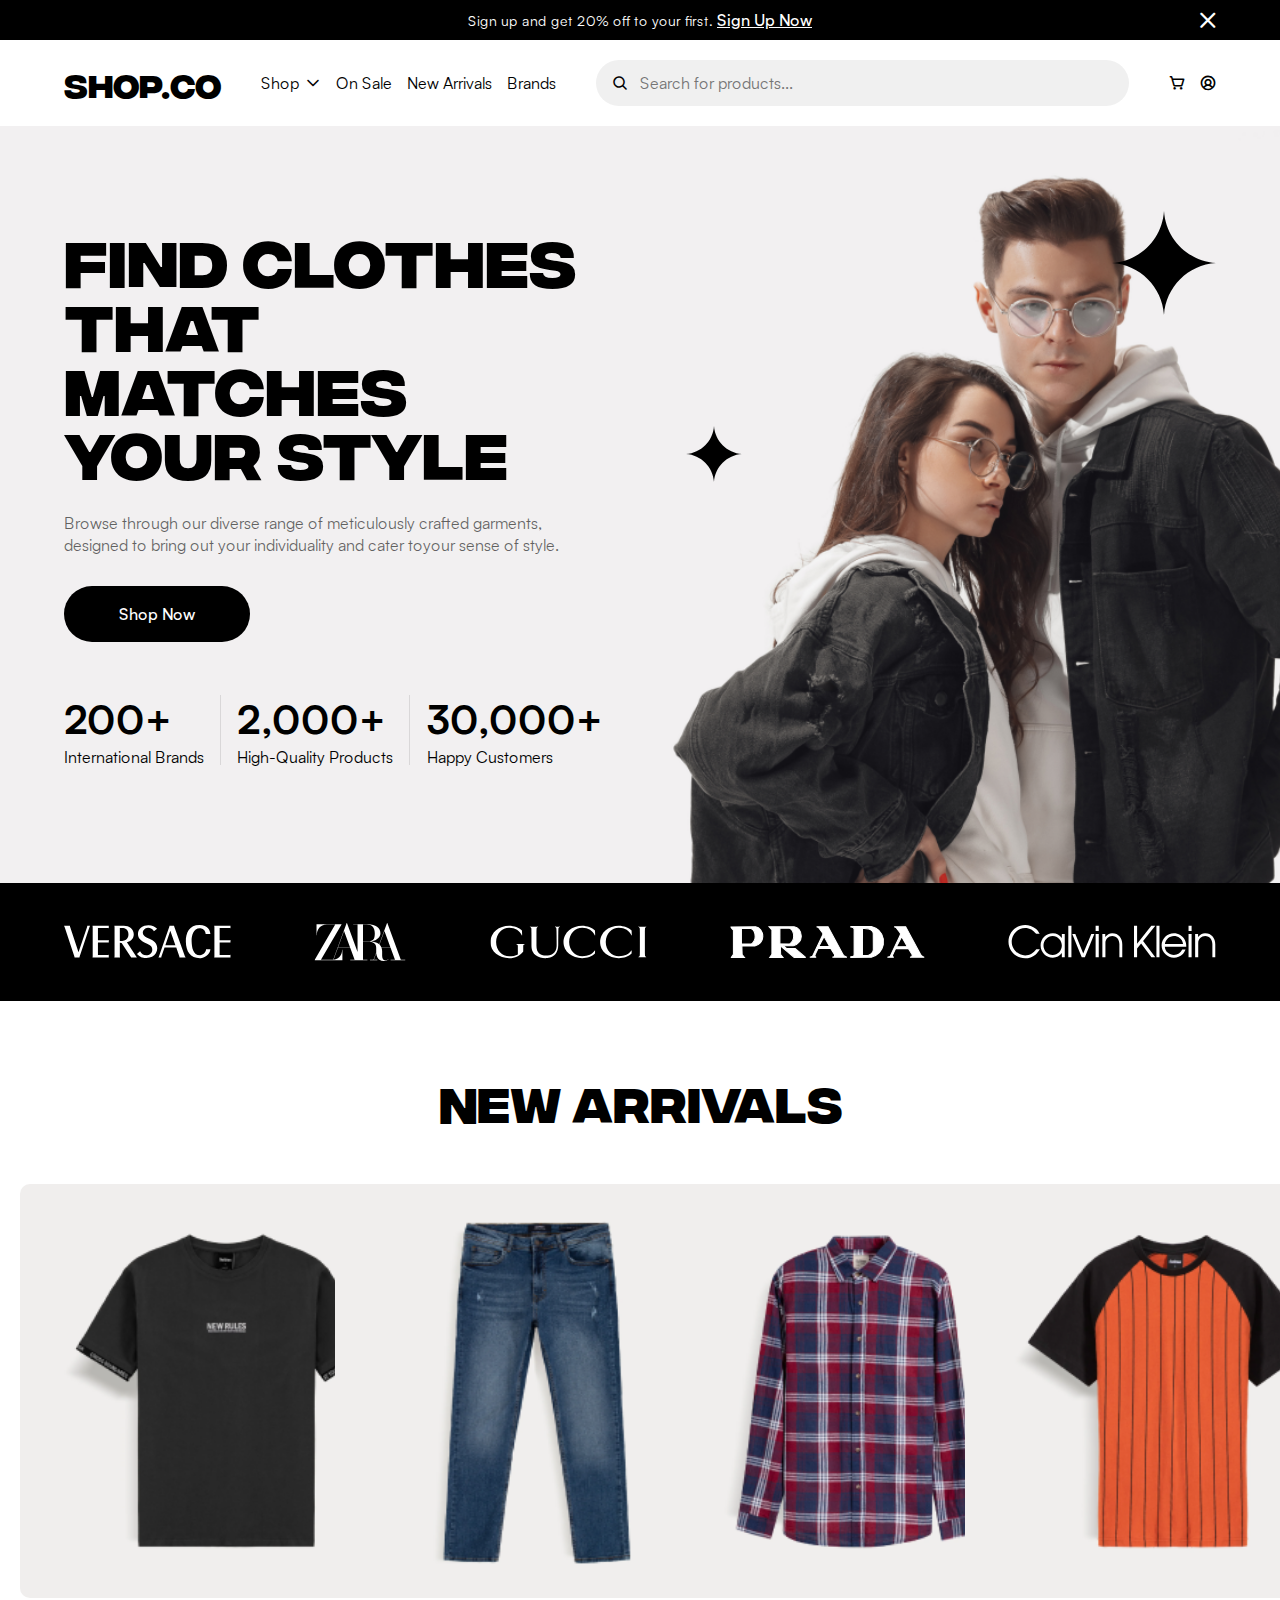
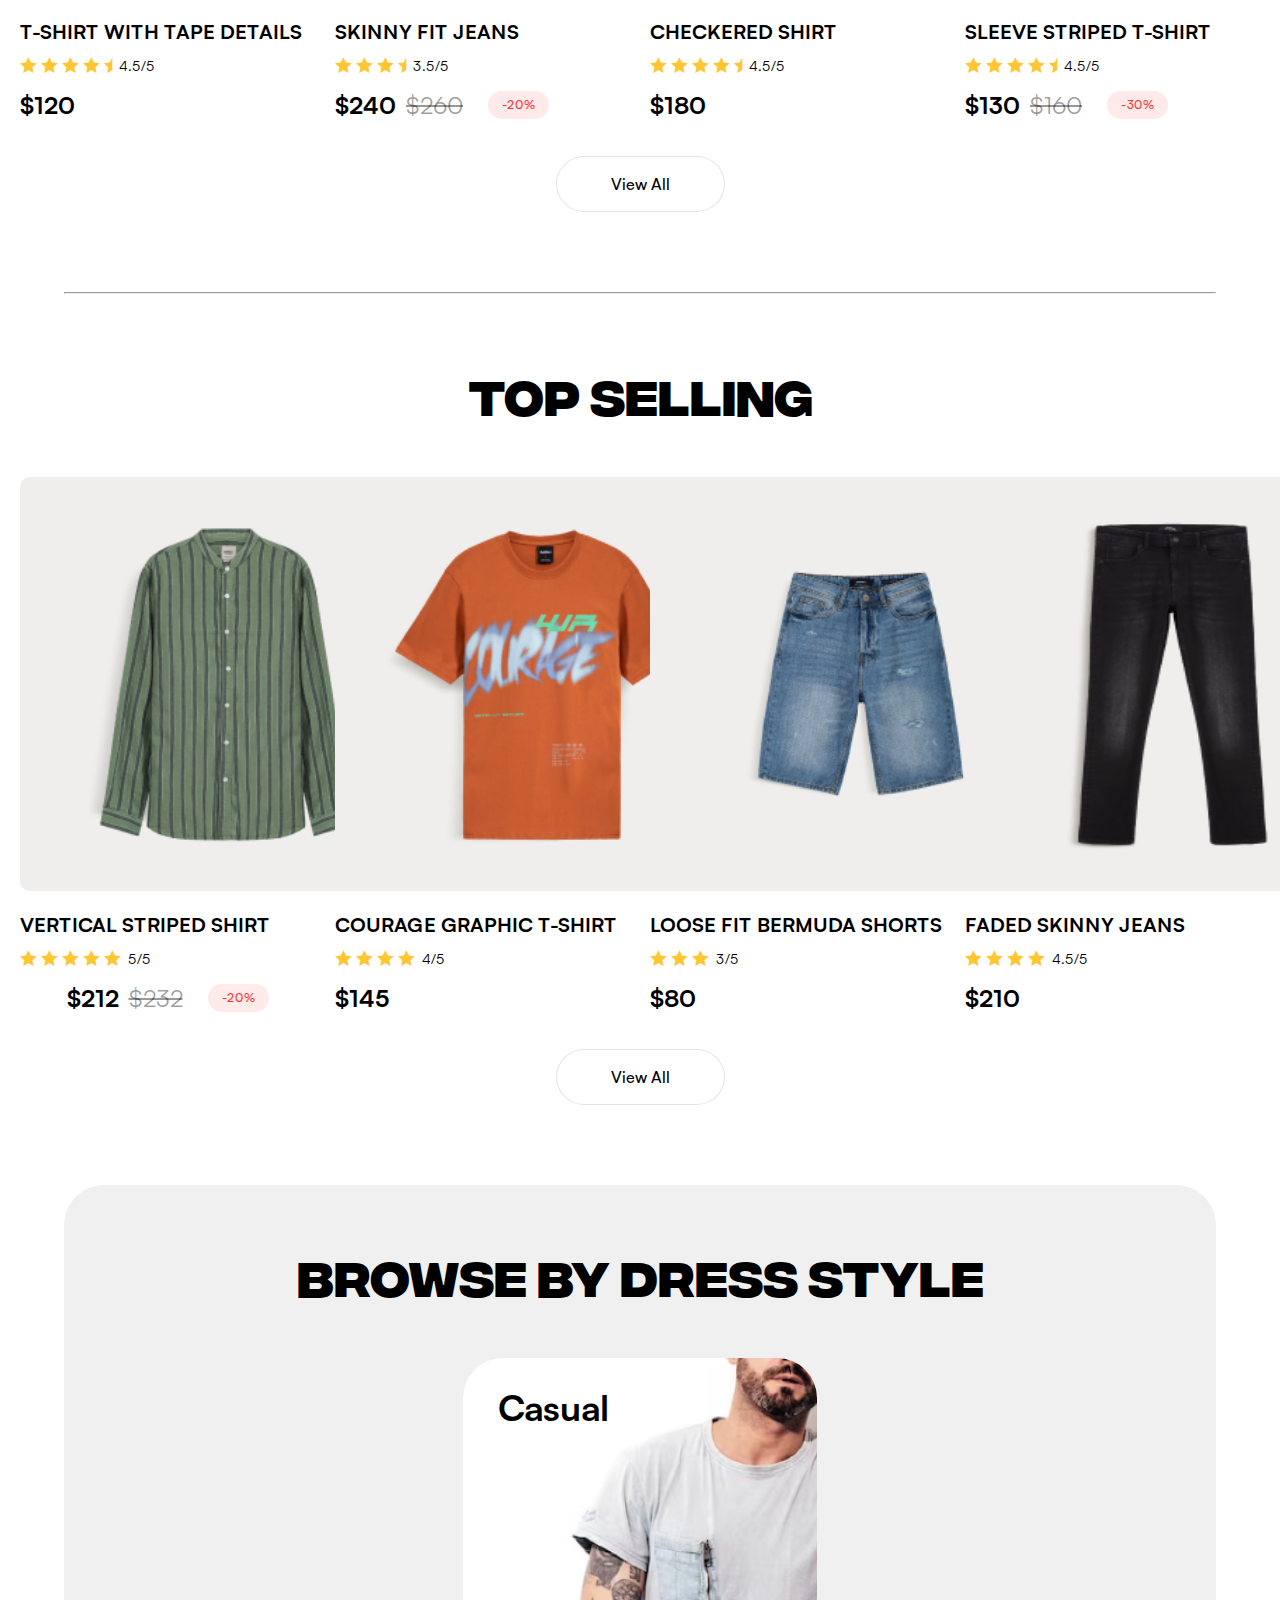
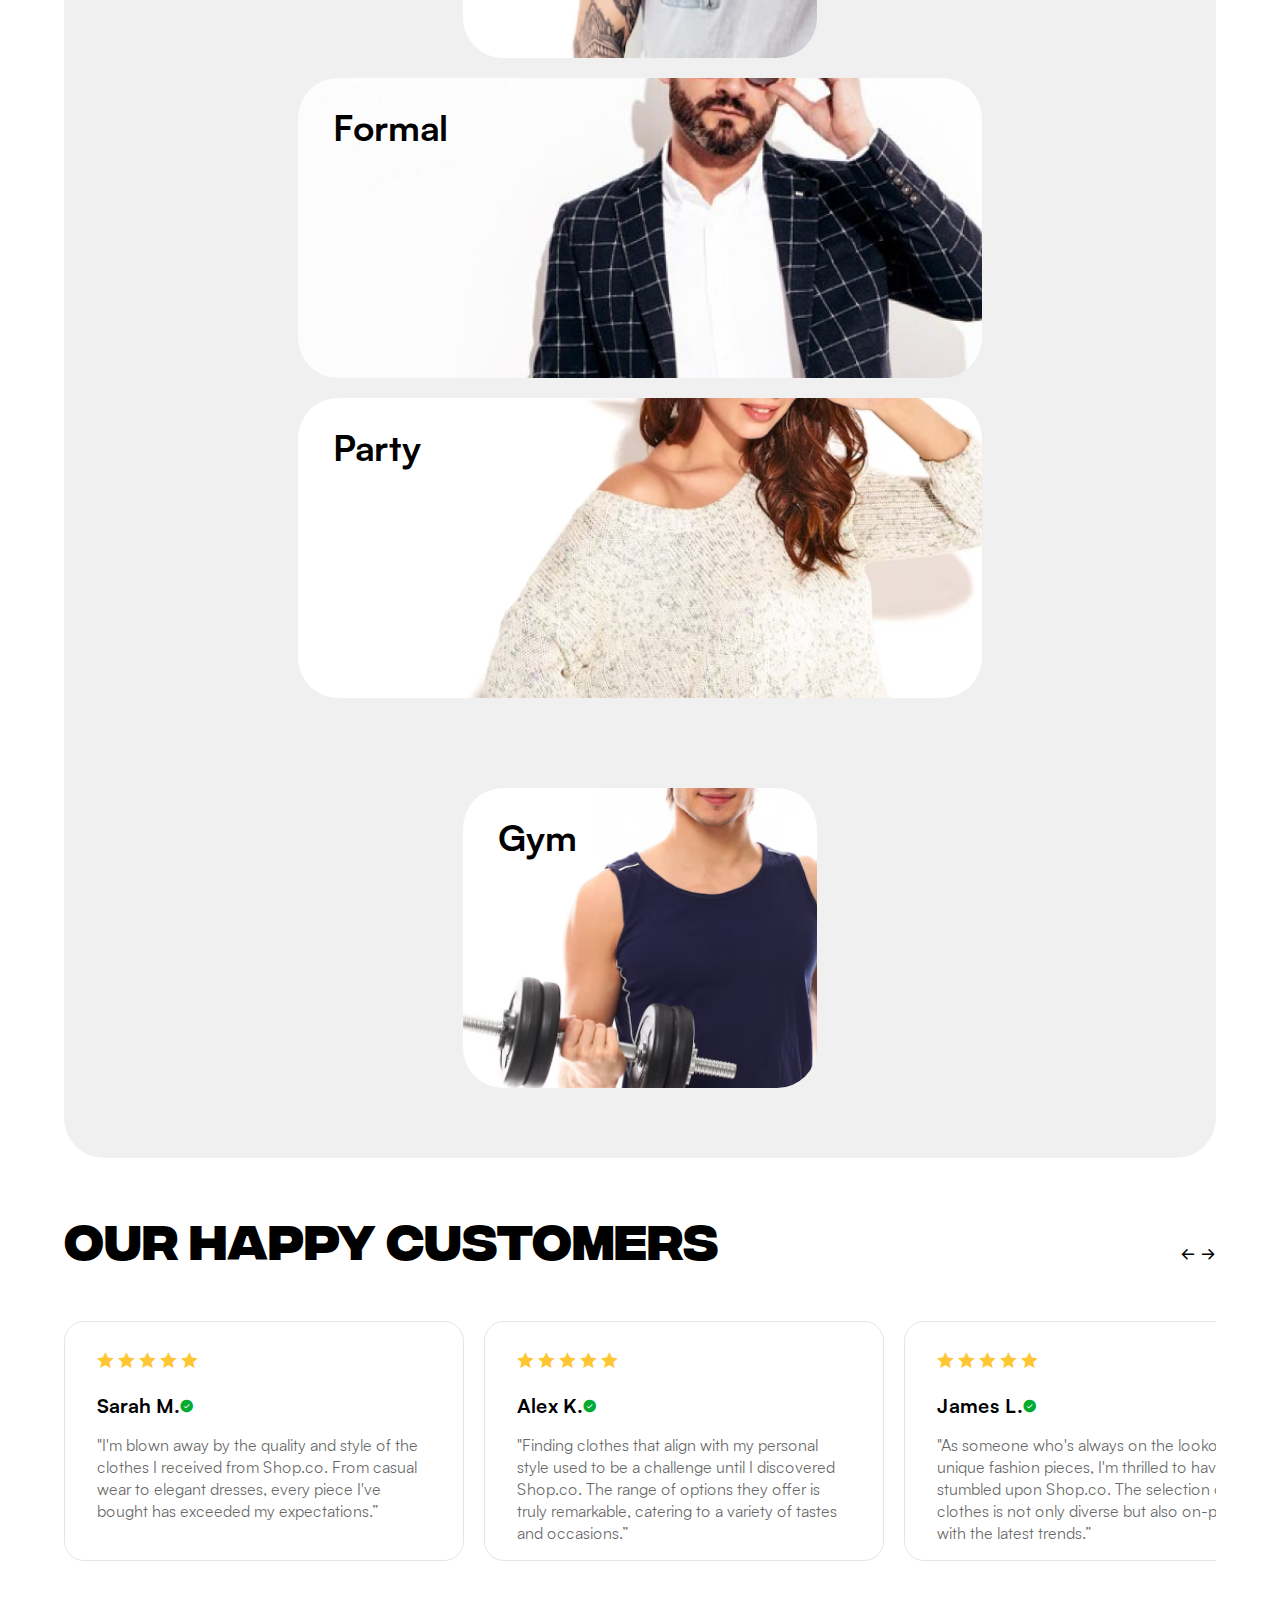
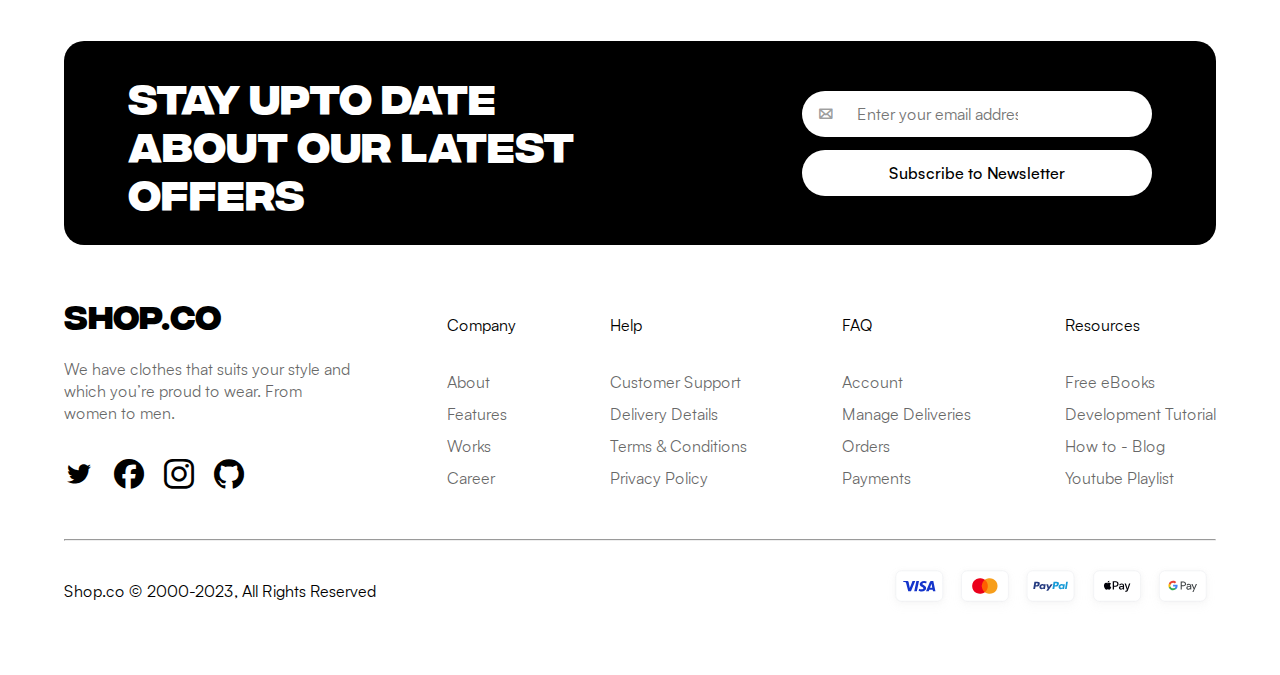
==== commit 78d77f0d: "color reset" ====
--- a/index.html
+++ b/index.html
@@ -81,9 +81,12 @@
                 to bring out your individuality and
                 cater toyour sense of style.
             </p>
-            <button class="header__title-btn btn">
-                Shop Now
-            </button>
+            <div class="header__title-btn-container">
+
+                <button class="header__title-btn btn">
+                    Shop Now
+                </button>
+            </div>
         </div>
         <div class="header__contact flex-center">
             <div class="header__contact__about">
@@ -101,8 +104,8 @@
                 <p class="header__contact-title">Happy Customers</p>
             </div>
         </div>
-    </header>
-    <!--? Brand section -->
+    </header> 
+    <!--? Brand section-->
     <section class="brand flex-center">
         <svg xmlns="http://www.w3.org/2000/svg" width="167" height="34" viewBox="0 0 167 34" fill="none">
             <path fill-rule="evenodd" clip-rule="evenodd"
@@ -154,8 +157,8 @@
                 d="M17.1298 30.4522C9.89114 30.4522 3.71249 23.8867 3.71249 16.7255C3.71249 9.59072 9.76182 2.89479 17.0778 2.89479C21.887 2.89479 25.3499 5.22146 28.1684 8.86674H31.7098C30.6498 6.95346 29.5125 5.19603 27.7805 3.82545C24.8072 1.42142 20.9552 0 17.1298 0C7.95243 0 0.481689 7.57464 0.481689 16.7C0.481689 25.8508 8.05633 33.3481 17.1817 33.3481C20.9044 33.3481 24.5497 31.9786 27.471 29.6774C29.3069 28.204 30.599 26.2907 31.8402 24.3255H28.2989C25.5058 27.9708 21.9389 30.4522 17.1298 30.4522ZM53.8391 13.0028C51.6163 10.1334 48.5911 8.32404 44.843 8.32404C38.1217 8.32404 32.5896 13.7798 32.5896 20.5012C32.5896 27.2214 38.1482 32.728 44.843 32.728C48.747 32.728 51.4605 31.0988 53.8391 28.1001V32.1842H56.7604V8.89216H53.8391V13.0028ZM44.6883 30.0388C39.5431 30.0388 35.4844 25.5668 35.4844 20.5266C35.4844 15.5107 39.5177 11.0132 44.6883 11.0132C49.8324 11.0132 53.8391 15.5118 53.8391 20.5266C53.8391 25.5668 49.8059 30.0388 44.6883 30.0388ZM60.3018 32.1842H63.4309V0.670921H60.3018V32.1842ZM75.2444 28.487L67.3337 8.89216H64.2312L73.7191 32.1842H76.8725L86.335 8.89216H83.2844L75.2444 28.487ZM87.6271 32.1842H90.7551V8.89216H87.6271V32.1842ZM87.6271 5.89348H90.7551V0.670921H87.6271V5.89348ZM104.224 8.32293C101.277 8.32293 99.1831 9.87478 97.2444 11.9428V8.89216H94.3485V32.1842H97.4245V17.991C97.3991 14.2429 100.501 11.0121 104.275 11.0121C109.005 11.0121 111.383 15.1228 111.383 19.3627V32.1853H114.278V19.3627C114.279 13.3134 110.739 8.32293 104.224 8.32293ZM143.311 0.670921L129.093 18.7415V0.670921H126.017V32.1842H129.093V23.5242L133.126 18.5094L143.389 32.1842H147.294L135.09 16.0269L147.294 0.670921H143.311ZM148.43 32.1842H151.482V0.670921H148.43V32.1842ZM176.738 14.7602C174.618 10.8043 170.378 8.32293 165.905 8.32293C159.236 8.32293 153.599 13.8815 153.599 20.5509C153.599 27.2711 159.287 32.7269 165.959 32.7269C169.137 32.7269 172.267 31.4602 174.566 29.2629C175.963 27.9443 176.79 26.2896 177.538 24.5576H174.256C172.601 27.7895 169.679 30.0377 165.904 30.0377C163.605 30.0377 161.355 29.107 159.65 27.5298C157.89 25.9282 157.115 23.9619 156.778 21.6363H178.263C178.264 19.2068 177.927 16.8802 176.738 14.7602ZM156.883 18.9482C157.816 14.5801 161.252 11.0121 165.959 11.0121C169.914 11.0121 174.154 13.4427 175.084 18.9482H156.883ZM180.539 32.1842H183.614V8.89216H180.539V32.1842ZM180.539 5.99738H183.614V0.670921H180.539V5.99738ZM197.136 8.32293C194.135 8.32293 192.042 9.87478 190.077 11.9428V8.89216H187.13V32.1842H190.232V17.991C190.207 14.2175 193.387 11.0121 197.186 11.0121C201.892 11.0121 204.375 15.1228 204.375 19.3627V32.1853H207.27V19.3627C207.27 13.3134 203.675 8.32293 197.136 8.32293Z"
                 fill="white" />
         </svg>
-    </section>
-    <!--? Main section -->
+    </section> 
+    <!--? Main section-->
     <main class="main">
         <p class="main__boxs__title title"> NEW ARRIVALS </p>
         <div class="main__boxs__container flex-center">
@@ -331,8 +334,8 @@
         <div class="main__btn__container flex-center">
             <button class="main__btn btn">View All</button>
         </div>
-    </main>
-    <!--? Activite section  -->
+    </main> 
+    <!-- ? Activite section  -->
     <section class="activite container">
         <p class="activite__title title">BROWSE BY dress STYLE</p>
         <div class="activite__boxs container flex-center">
@@ -489,6 +492,7 @@
         </div>
     </section>
     <hr class="container">
+    <!-- ? Footer -->
     <footer class="footer container flex-center">
         <h6>
             Shop.co &copy; 2000-2023, All Rights Reserved
--- a/assets/css/style.css
+++ b/assets/css/style.css
@@ -154,8 +154,8 @@
 
 .main__box-img {
   border-radius: 10px;
-  width: 295px;
-  height: 298px;
+  width: 46dvh;
+  height: 46dvh;
 }
 
 .main__box__produce-value {
@@ -387,7 +387,8 @@
     margin-bottom: 25px;
   }
 }
+/* ? Footer section  */
 .footer{
-  margin: 25px auto 80px;
+  margin: 25px auto 60px;
   justify-content: space-between;
 }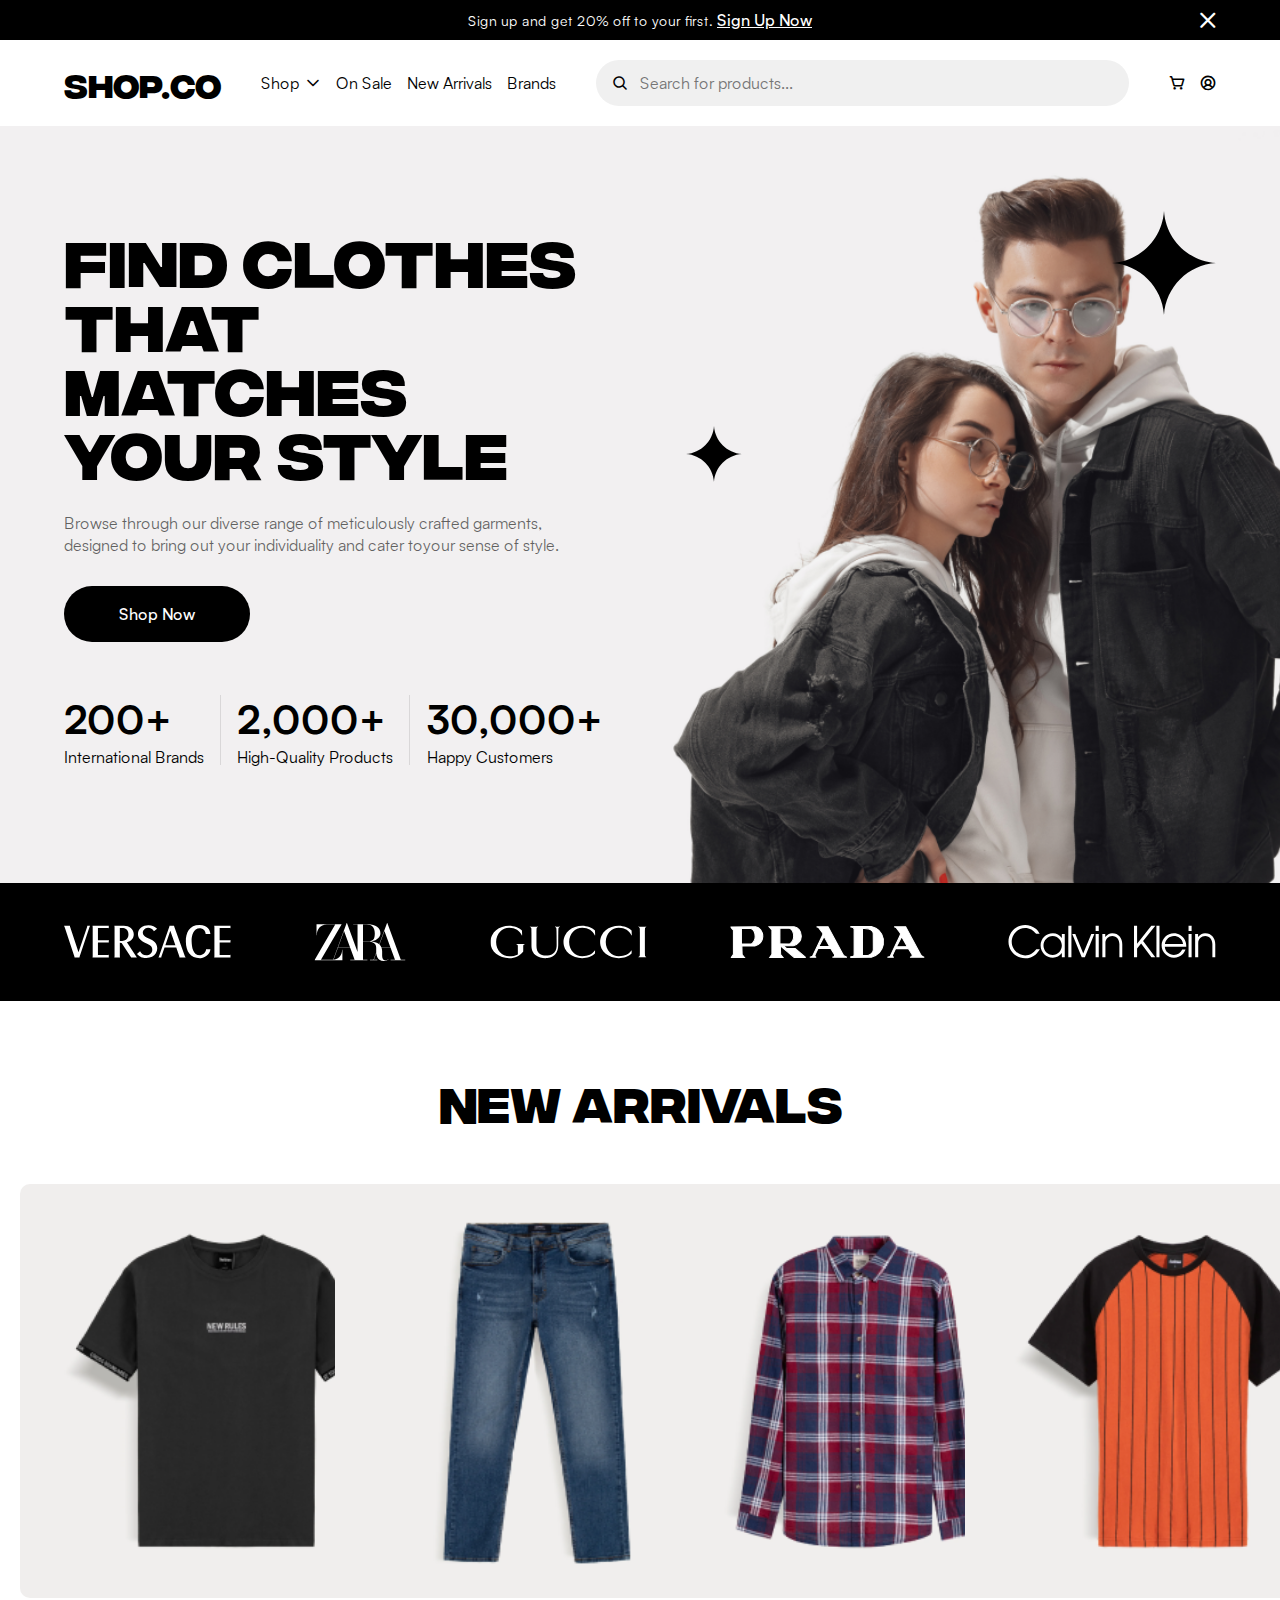
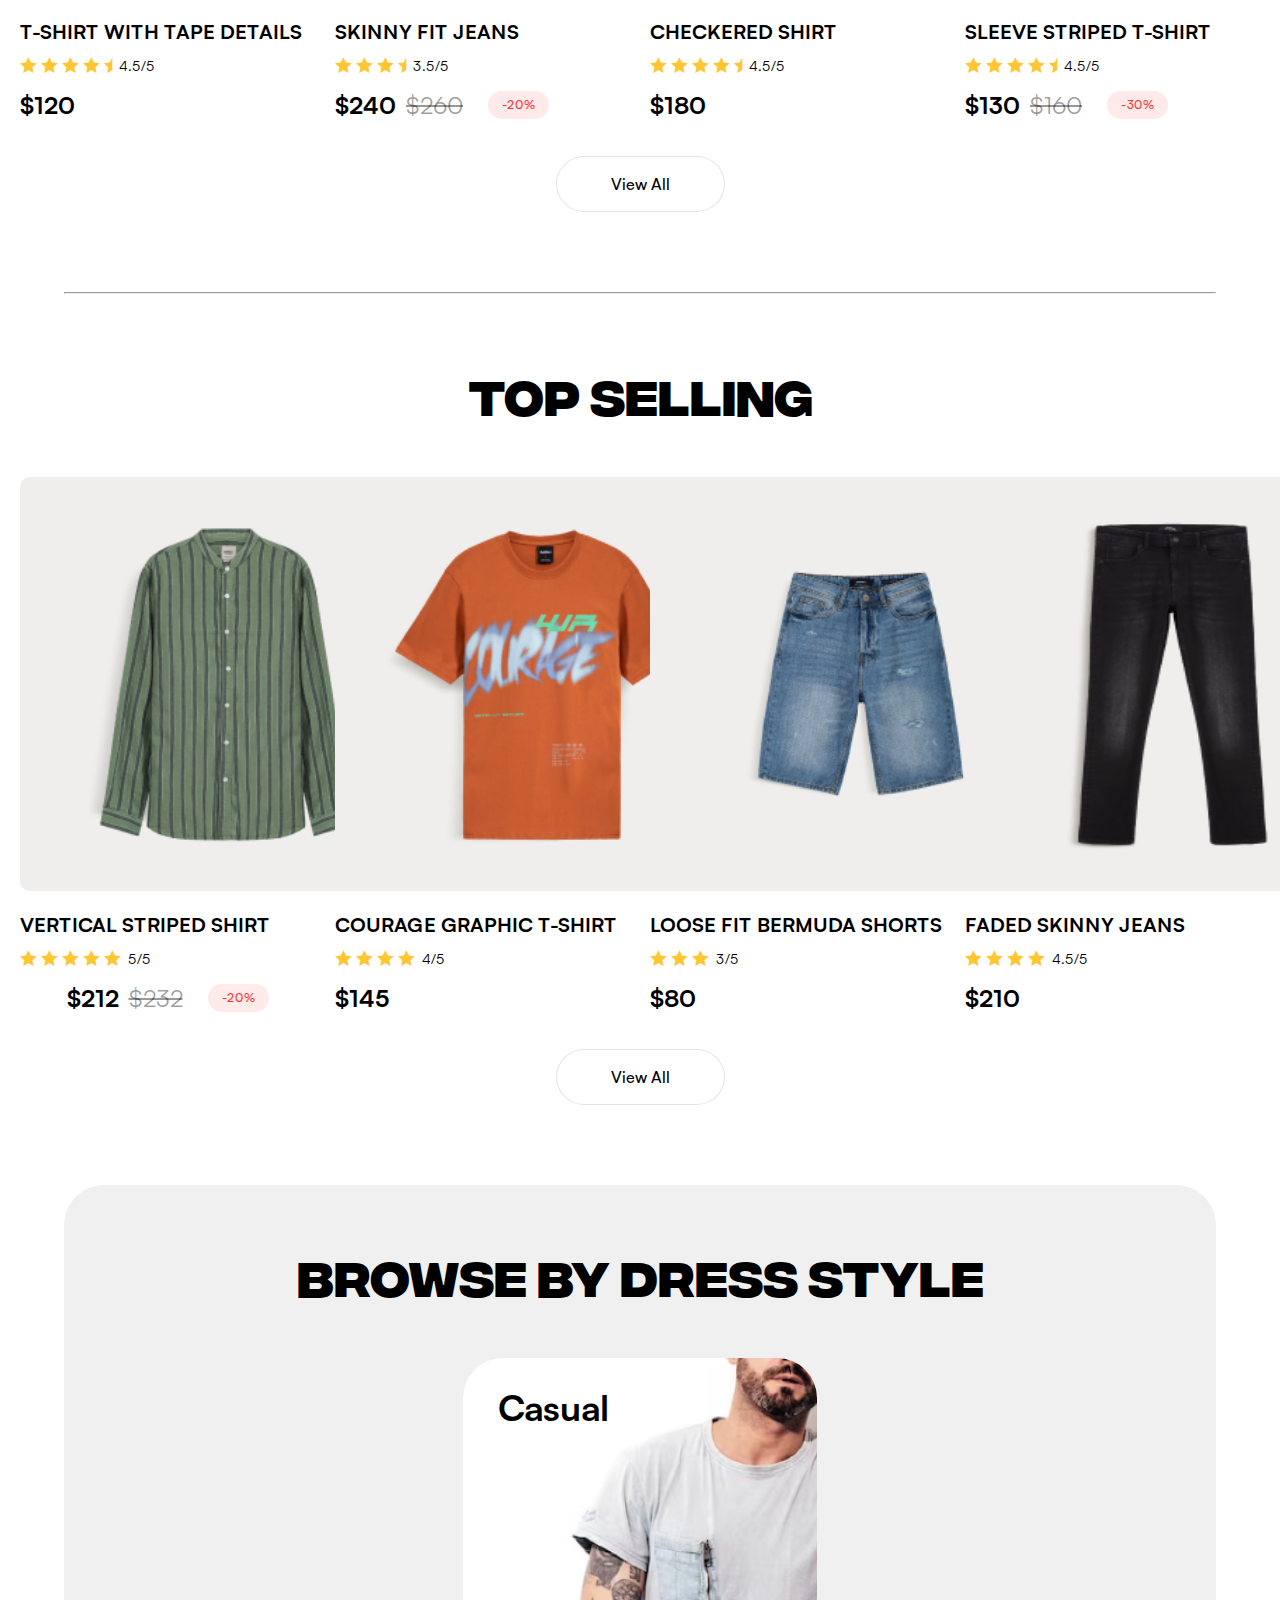
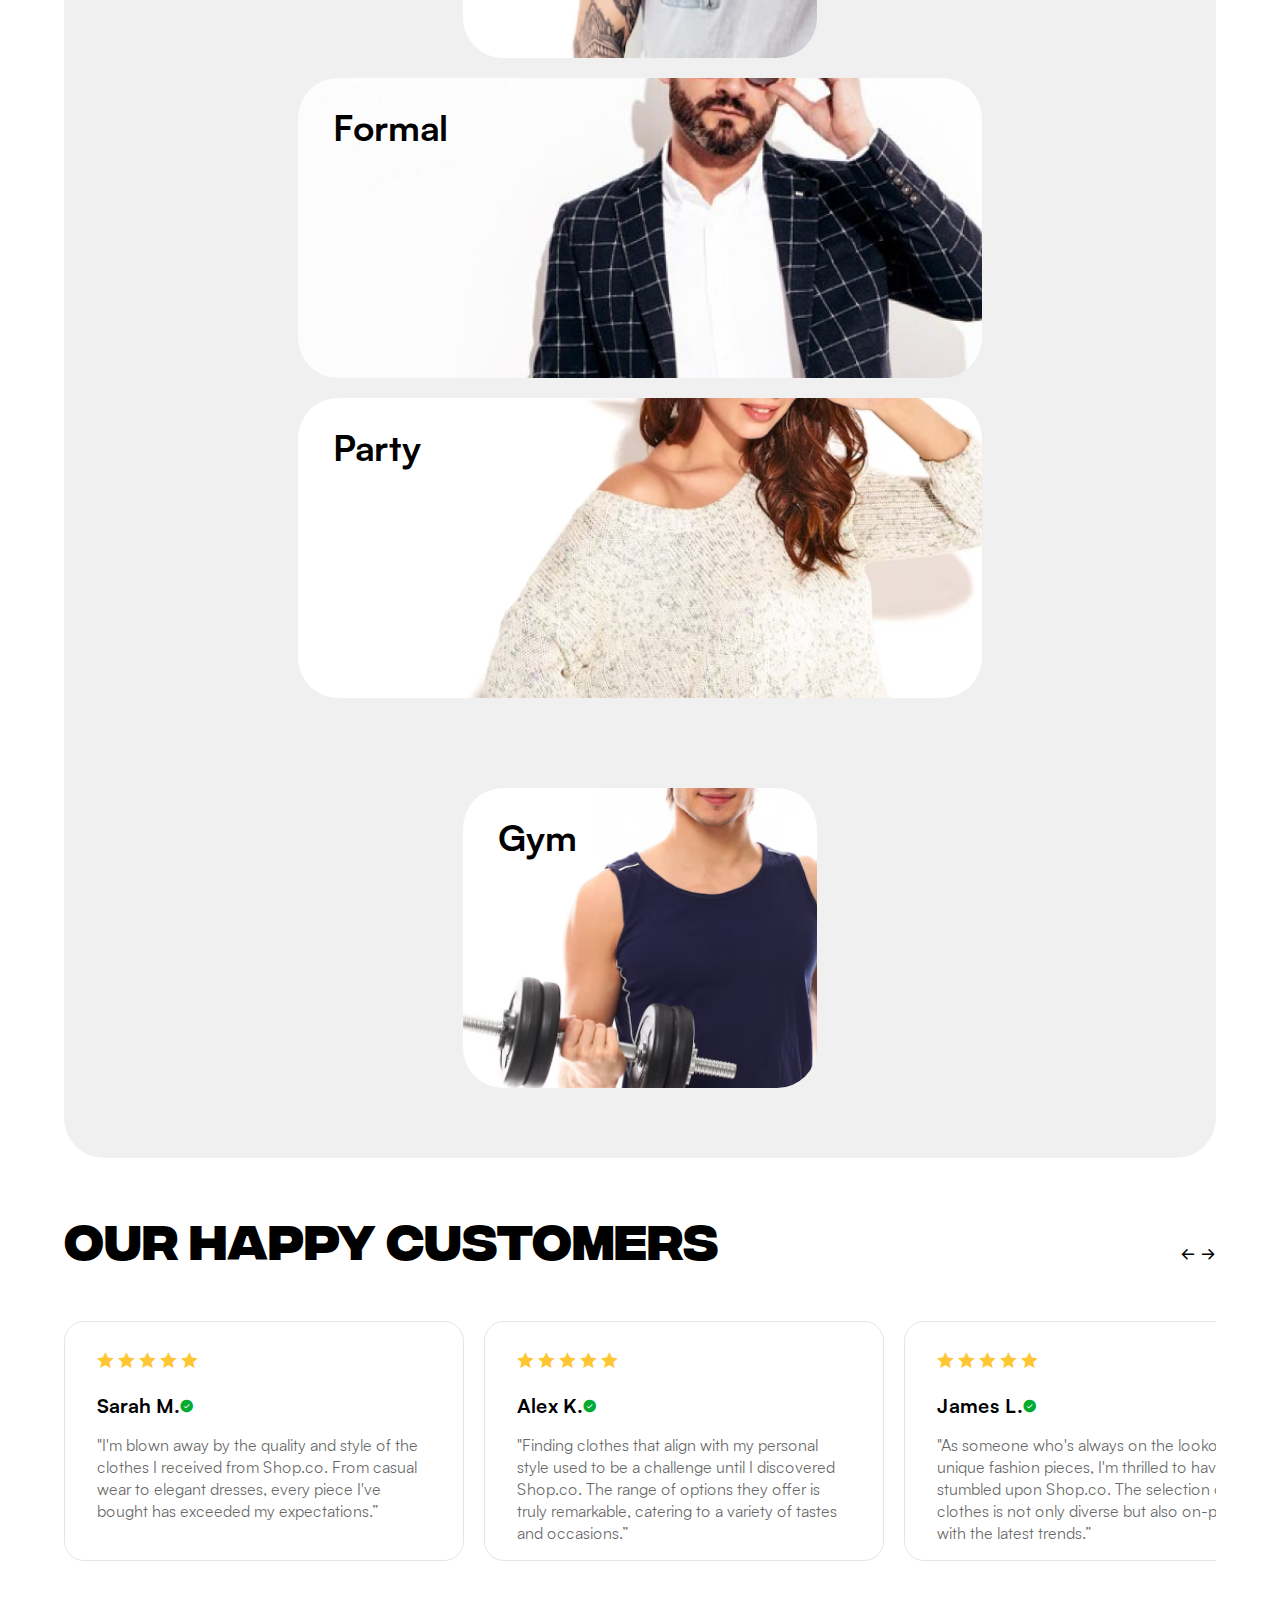
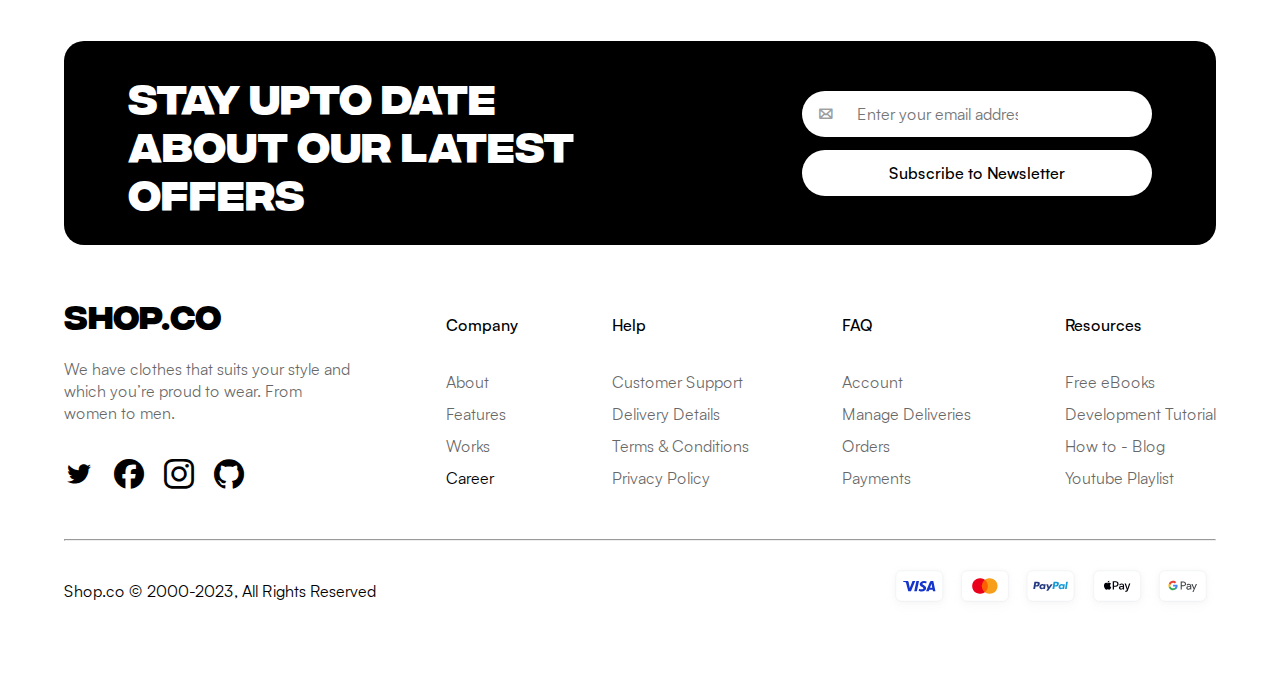
==== commit 74fb2d5b: "footer make" ====
--- a/index.html
+++ b/index.html
@@ -462,34 +462,34 @@
                 <i class="h-icons if-Github"></i>
             </span>
         </div>
-        <div class="feature__title flex-center">
-            <a href="#">Company</a>
-            <a href="#">About</a>
-            <a href="#">Features</a>
-            <a href="#">Works</a>
-            <a href="#">Career</a>
-        </div>
-        <div class="feature__title flex-center">
-            <a href="#">Help</a>
-            <a href="#">Customer Support</a>
-            <a href="#">Delivery Details</a>
-            <a href="#">Terms & Conditions</a>
-            <a href="#">Privacy Policy</a>
-        </div>
-        <div class="feature__title flex-center">
-            <a href="#">FAQ</a>
-            <a href="#">Account</a>
-            <a href="#">Manage Deliveries </a>
-            <a href="#">Orders</a>
-            <a href="#">Payments</a>
-        </div>
-        <div class="feature__title flex-center">
-            <a href="#">Resources</a>
-            <a href="#">Free eBooks</a>
-            <a href="#">Development Tutorial</a>
-            <a href="#">How to - Blog</a>
-            <a href="#">Youtube Playlist</a>
-        </div>
+        <ul class="feature__title flex-center">
+            <li><a href="#">Company</a></li>
+            <li><a href="#">About</a></li>
+            <li><a href="#">Features</a></li>
+            <li><a href="#">Works</a></li>
+            <ul><a href="#">Career</a></ul>
+        </ul>
+        <ul class="feature__title flex-center">
+            <li><a href="#">Help</a></li>
+            <li><a href="#">Customer Support</a></li>
+            <li><a href="#">Delivery Details</a></li>
+            <li><a href="#">Terms & Conditions</a></li>
+            <li><a href="#">Privacy Policy</a></li>
+        </ul>
+        <ul class="feature__title flex-center">
+            <li><a href="#">FAQ</a></li>
+            <li><a href="#">Account</a></li>
+            <li><a href="#">Manage Deliveries </a></li>
+            <li><a href="#">Orders</a></li>
+            <li><a href="#">Payments</a></li>
+        </ul>
+        <ul class="feature__title flex-center">
+            <li><a href="#">Resources</a></li>
+            <li><a href="#">Free eBooks</a></li>
+            <li><a href="#">Development Tutorial</a></li>
+            <li><a href="#">How to - Blog</a></li>
+            <li><a href="#">Youtube Playlist</a></li>
+        </ul>
     </section>
     <hr class="container">
     <!-- ? Footer -->
--- a/assets/css/style.css
+++ b/assets/css/style.css
@@ -379,12 +379,15 @@
   flex-direction: column;
   align-items: start;
   gap: 10px;
-  >a{
+  >li>a{
     color: var(--text-color);
   }
-  >a:nth-child(1){
-    color:var(--dark-color)     ;
+  >li:nth-child(1){
     margin-bottom: 25px;
+    >a{
+      font-weight: 500;
+      color:var(--dark-color);
+    }
   }
 }
 /* ? Footer section  */
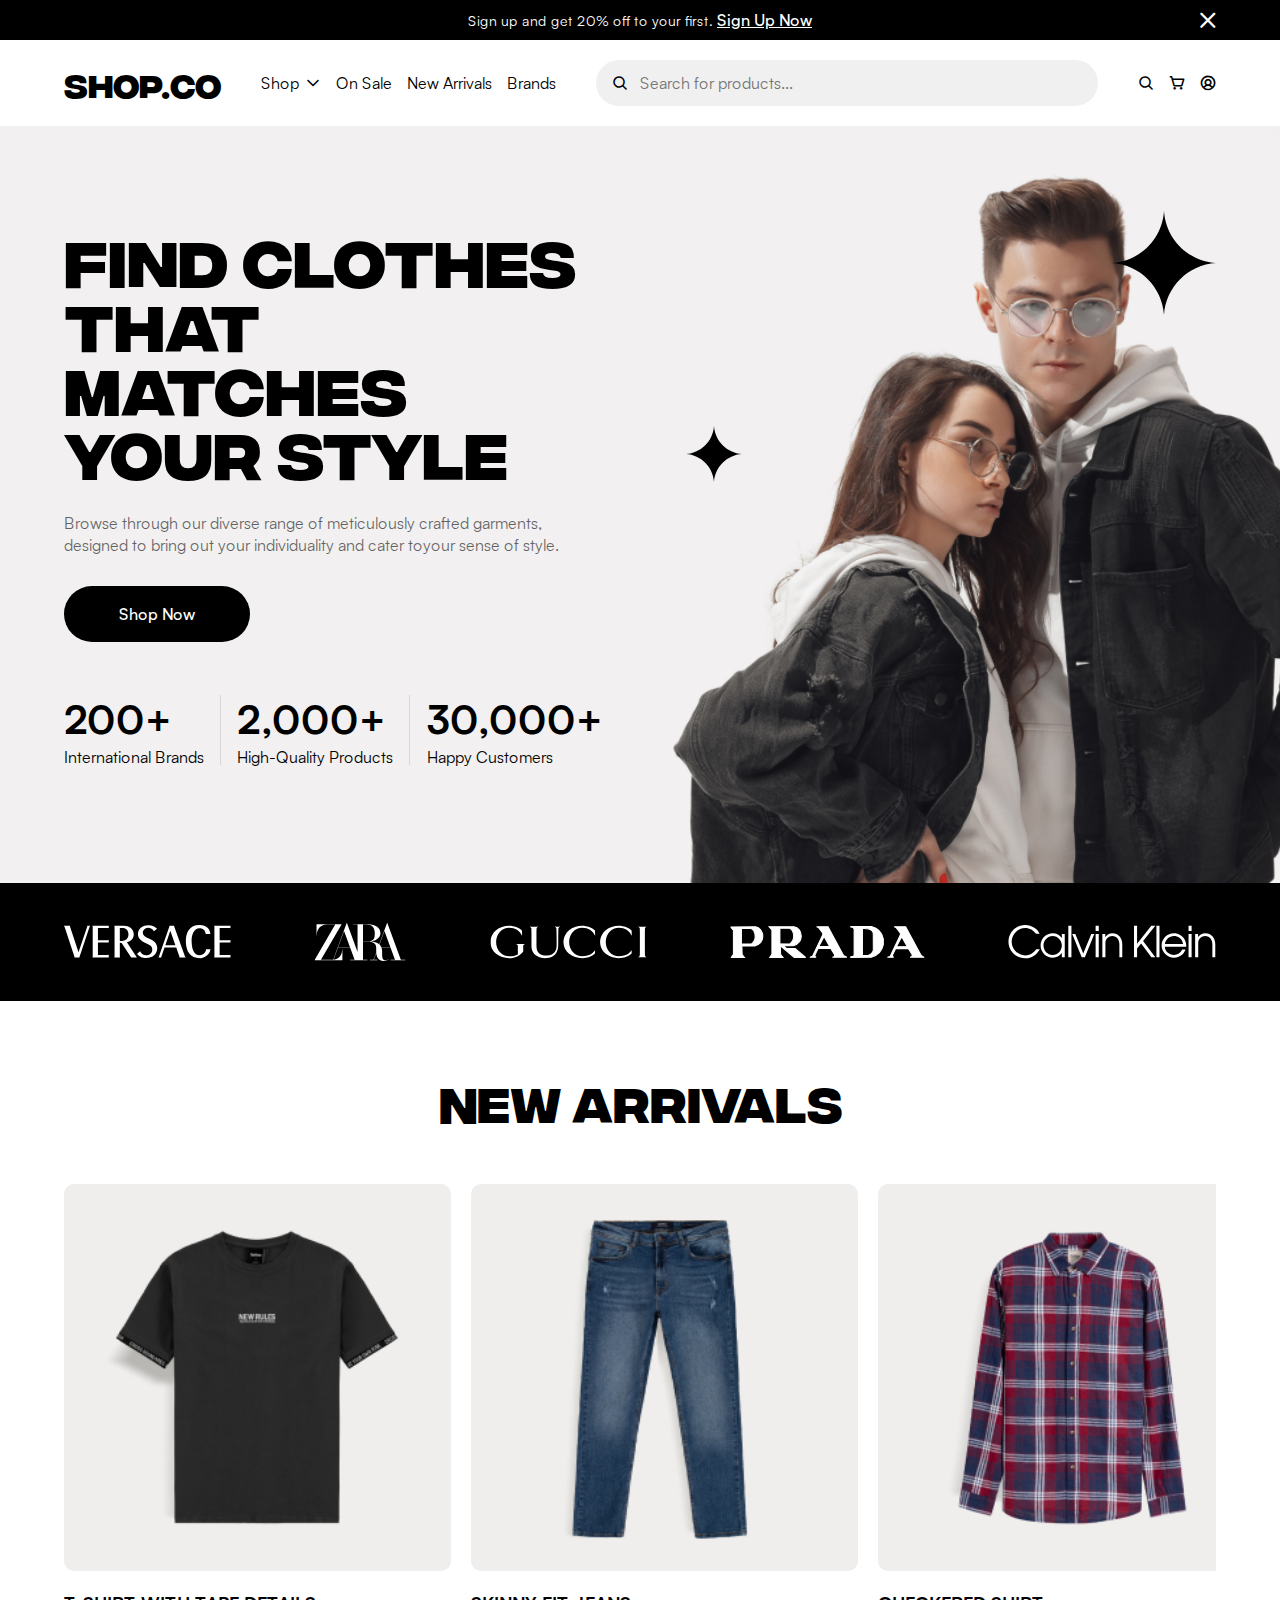
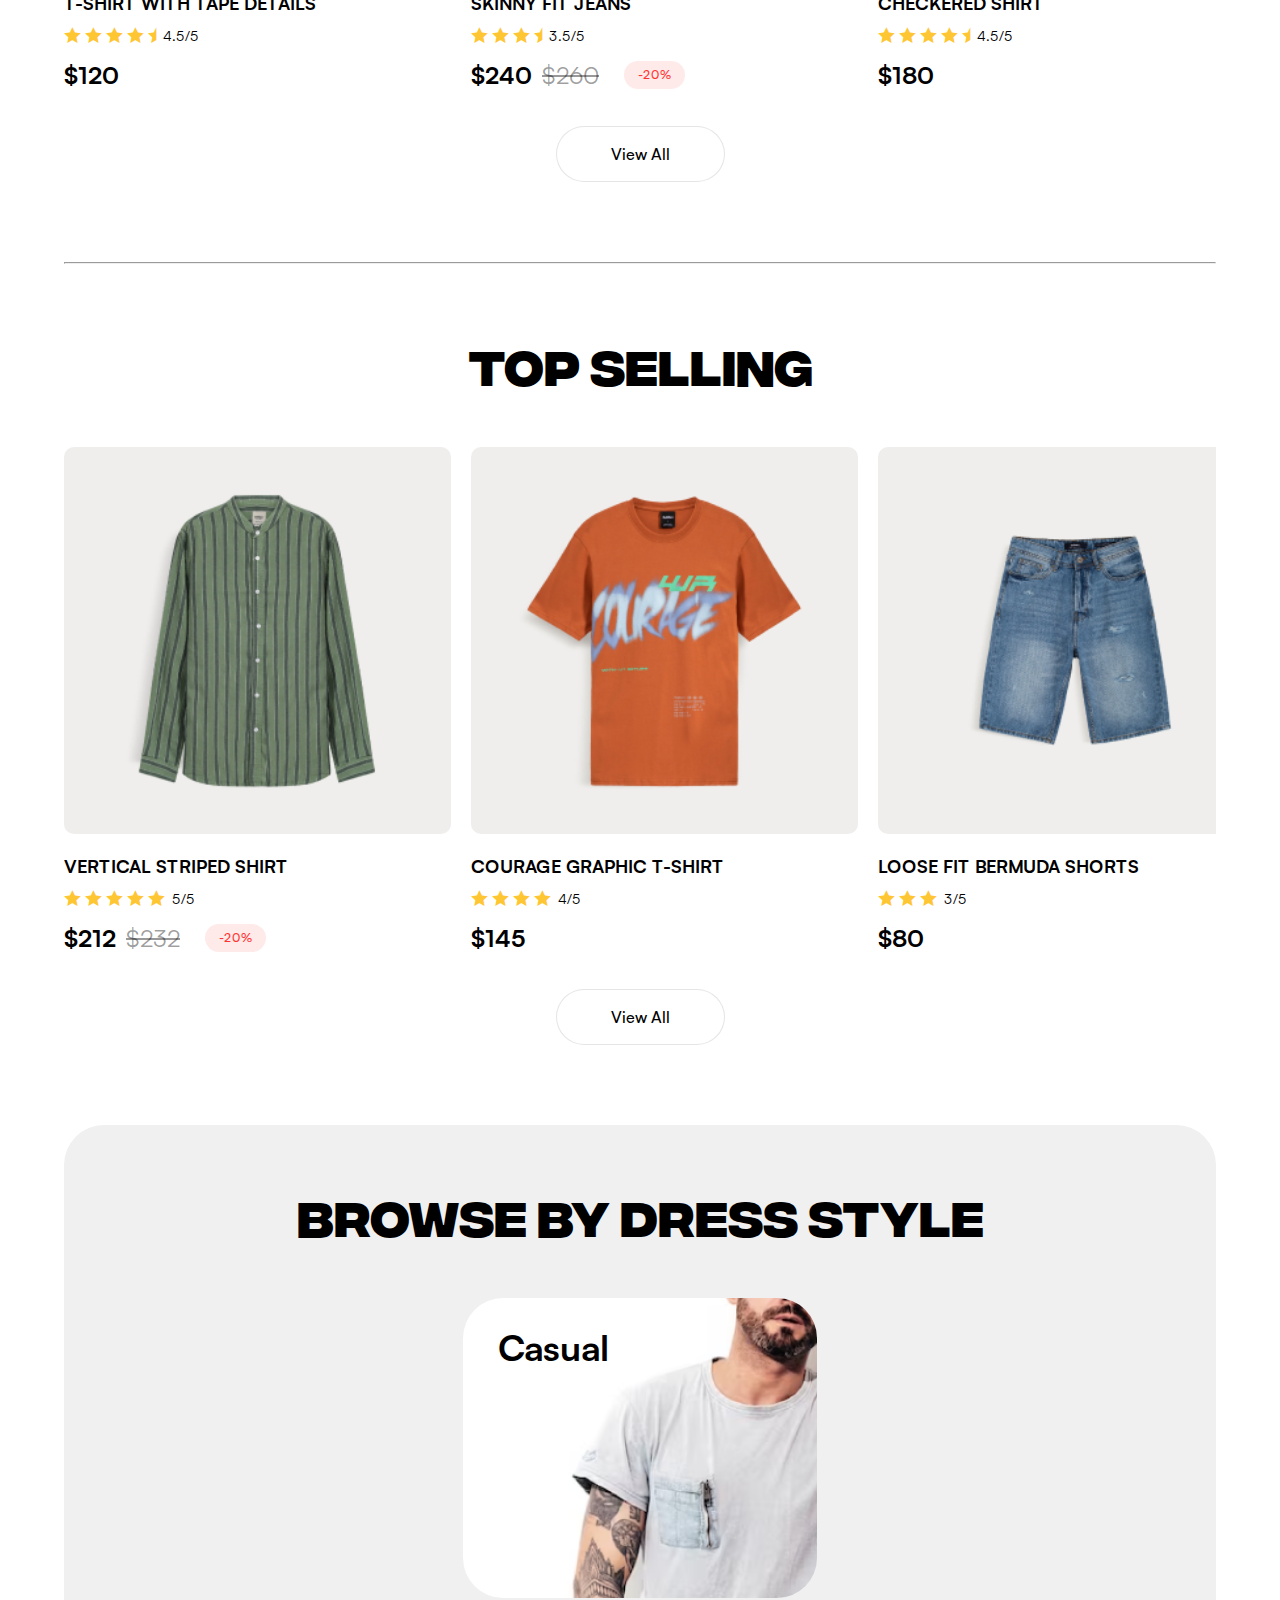
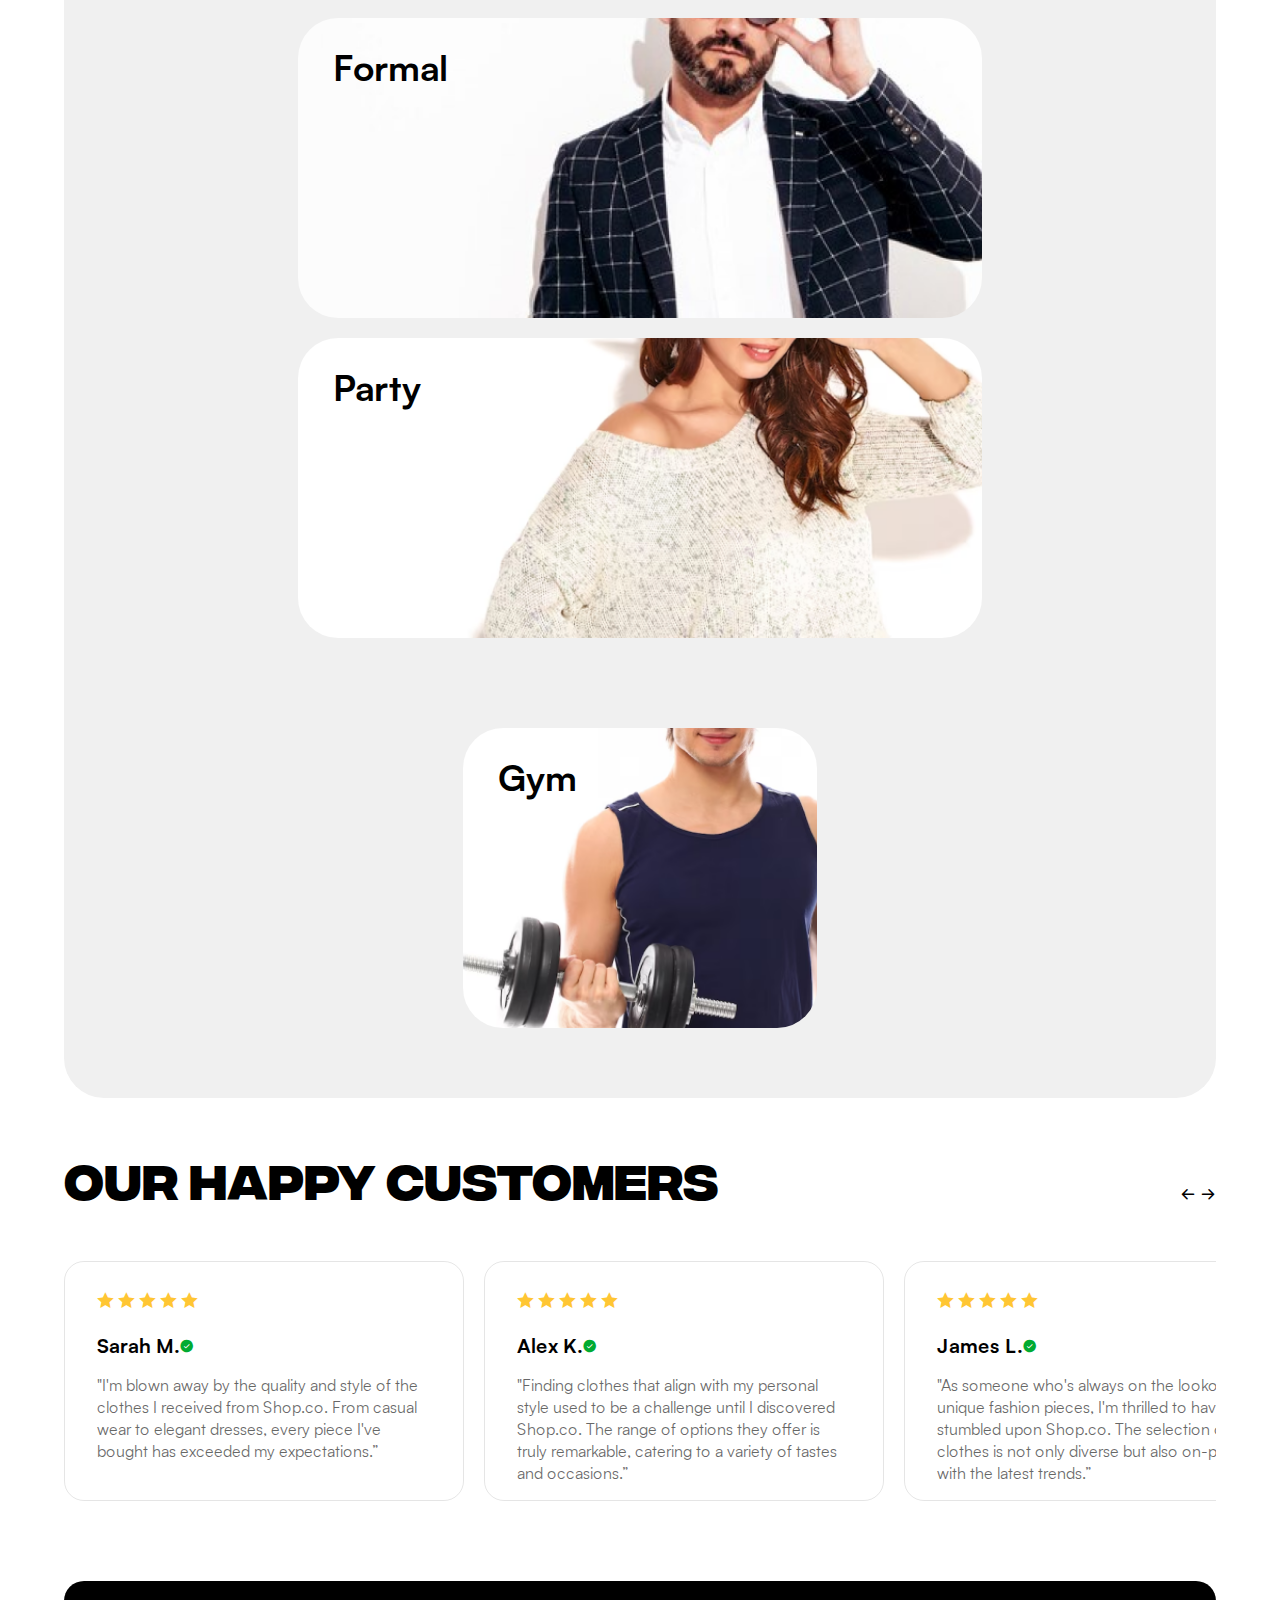
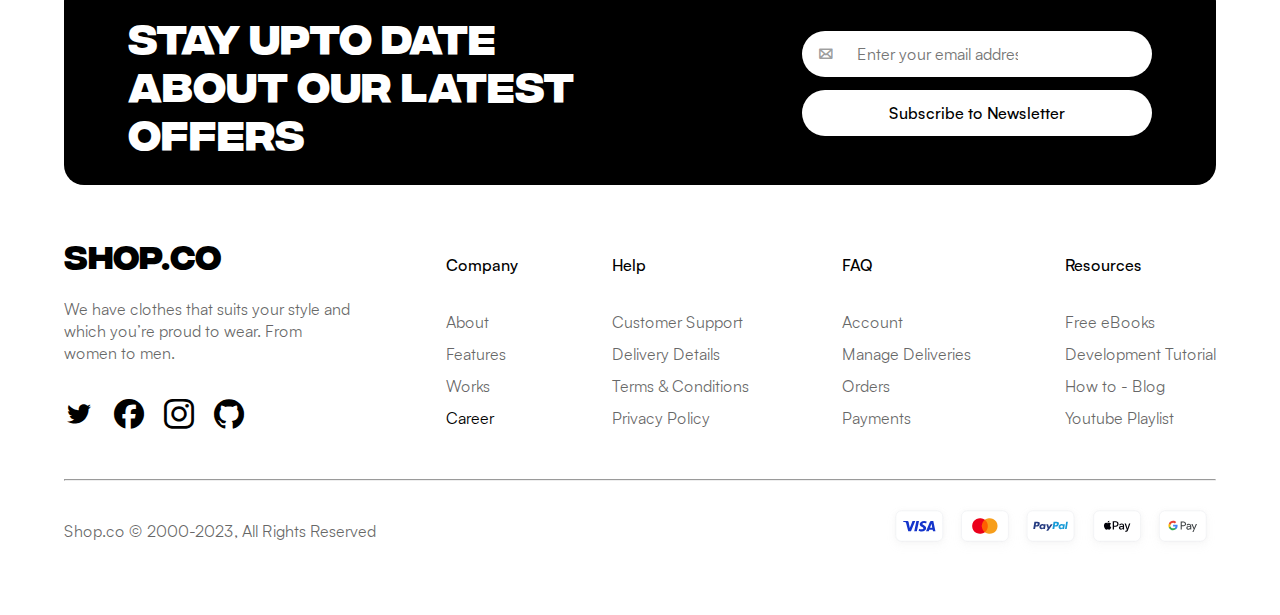
==== commit ff2d544c: "mobil css" ====
--- a/index.html
+++ b/index.html
@@ -28,6 +28,14 @@
     </div>
     <!--? NAVBAR section -->
     <nav class="navbar container flex-center">
+
+        <a class="navbar__bar" href="#">
+            <svg xmlns="http://www.w3.org/2000/svg" width="24" height="24" viewBox="0 0 24 24" fill="none">
+                <path
+                    d="M21.375 12C21.375 12.2984 21.2565 12.5845 21.0455 12.7955C20.8345 13.0065 20.5484 13.125 20.25 13.125H3.75C3.45163 13.125 3.16548 13.0065 2.9545 12.7955C2.74353 12.5845 2.625 12.2984 2.625 12C2.625 11.7016 2.74353 11.4155 2.9545 11.2045C3.16548 10.9935 3.45163 10.875 3.75 10.875H20.25C20.5484 10.875 20.8345 10.9935 21.0455 11.2045C21.2565 11.4155 21.375 11.7016 21.375 12ZM3.75 7.125H20.25C20.5484 7.125 20.8345 7.00647 21.0455 6.7955C21.2565 6.58452 21.375 6.29837 21.375 6C21.375 5.70163 21.2565 5.41548 21.0455 5.2045C20.8345 4.99353 20.5484 4.875 20.25 4.875H3.75C3.45163 4.875 3.16548 4.99353 2.9545 5.2045C2.74353 5.41548 2.625 5.70163 2.625 6C2.625 6.29837 2.74353 6.58452 2.9545 6.7955C3.16548 7.00647 3.45163 7.125 3.75 7.125ZM20.25 16.875H3.75C3.45163 16.875 3.16548 16.9935 2.9545 17.2045C2.74353 17.4155 2.625 17.7016 2.625 18C2.625 18.2984 2.74353 18.5845 2.9545 18.7955C3.16548 19.0065 3.45163 19.125 3.75 19.125H20.25C20.5484 19.125 20.8345 19.0065 21.0455 18.7955C21.2565 18.5845 21.375 18.2984 21.375 18C21.375 17.7016 21.2565 17.4155 21.0455 17.2045C20.8345 16.9935 20.5484 16.875 20.25 16.875Z"
+                    fill="black" />
+            </svg>
+        </a>
         <h1 class="navbar__logo">SHOP.CO</h1>
         <div class="navbar__tool">
             <ul class="navbar__tool__items flex-center">
@@ -49,12 +57,14 @@
             <input type="text" class="navbar__form__input" placeholder="Search for products...">
         </form>
         <div class="navbar__icon flex-center">
+            <i class="h-icons if-Search"></i>
             <i class="h-icons if-Basket"></i>
             <i class="h-icons if-Account"></i>
         </div>
     </nav>
     <!--?Header section -->
-    <header class="header background-img background-img">
+
+    <header class="header background-img">
         <div class="header__star">
             <div class="header__star-lg">
                 <svg xmlns="http://www.w3.org/2000/svg" width="104" height="104" viewBox="0 0 104 104" fill="none">
@@ -83,12 +93,12 @@
             </p>
             <div class="header__title-btn-container">
 
-                <button class="header__title-btn btn">
+                <button class="header__title-btn btn w100">
                     Shop Now
                 </button>
             </div>
         </div>
-        <div class="header__contact flex-center">
+        <div class="header__contact flex-center flex-jc-sb">
             <div class="header__contact__about">
                 <p class="header__contact-amount">200+</p>
                 <p class="header__contact-title">International Brands</p>
@@ -104,9 +114,13 @@
                 <p class="header__contact-title">Happy Customers</p>
             </div>
         </div>
-    </header> 
-    <!--? Brand section-->
-    <section class="brand flex-center">
+        <div class="header__img-content background-img w100">
+        </div>
+    </header>
+
+    <!-- ? Brand section -->
+
+    <section class="brand flex-center flex-jc-sb">
         <svg xmlns="http://www.w3.org/2000/svg" width="167" height="34" viewBox="0 0 167 34" fill="none">
             <path fill-rule="evenodd" clip-rule="evenodd"
                 d="M150.179 0.655656H166.482V3.25336C166.008 3.09436 165.512 3.0124 165.013 3.01061H155.642V15.1491H164.758C165.413 15.1491 165.996 15.0772 166.481 14.9548V17.5411C166.068 17.4443 165.499 17.3952 164.794 17.3952H155.642V29.9466H164.733C165.232 29.9466 165.826 29.874 166.481 29.7159V32.508H150.203C150.333 32.017 150.399 31.511 150.398 31.003V2.19691C150.398 1.56617 150.325 1.04435 150.179 0.655656ZM146.405 8.92219L141.695 8.88659C141.464 6.23976 139.947 3.67765 136.609 3.20567C129.459 2.56211 127.444 10.415 127.626 16.1572C127.809 21.6922 128.694 30.2015 136.075 30.2015C139.171 30.2015 142.144 27.0207 142.047 24.3383L146.405 24.3027C146.089 29.8377 139.741 33.0419 136.718 33.1516C126.389 33.5039 122.066 26.6206 121.848 16.7993C121.654 7.90346 125.296 0 135.504 0C144.244 0.121734 145.931 5.29294 146.405 8.92219ZM72.9408 28.8901L76.0611 26.2803C77.687 28.9635 79.0225 30.1886 82.2517 30.1886C85.5286 30.1886 88.285 28.1982 88.285 24.6786C88.285 22.9423 87.5802 21.522 86.1849 20.4542C85.5528 19.9559 83.951 19.0945 81.4259 17.8928C77.6507 16.0846 73.9731 13.7289 73.9731 8.99551C73.9731 3.02271 79.0467 0.388695 84.3995 0.193636C87.5681 0.0726133 91.5014 1.82174 93.091 3.78728L89.9231 6.22695C89.3581 5.17255 88.5181 4.29083 87.4923 3.6754C86.4665 3.05998 85.2932 2.73381 84.0969 2.73154C80.0541 2.73154 76.8498 7.41724 80.2 10.6464C81.0493 11.4715 82.7863 12.4909 85.4324 13.7047C89.6561 15.6838 93.2612 18.0501 93.2612 23.2825C93.2612 25.0908 92.7878 26.7779 91.853 28.3199C89.9722 31.4273 86.8278 32.9814 82.4339 32.9814C77.3838 32.9814 76.3892 31.8281 72.9408 28.8901ZM28.4893 0.655656H44.7782V3.25336C44.3051 3.09442 43.8094 3.01246 43.3103 3.01061H33.9396V15.1491H43.0554C43.7111 15.1491 44.2941 15.0772 44.7789 14.9548V17.5411C44.366 17.4443 43.7958 17.3952 43.1046 17.3952H33.9396V29.9466H43.0312C43.5289 29.9466 44.124 29.874 44.7789 29.7159V32.508H28.5143C28.6332 32.0151 28.6941 31.5101 28.6958 31.003V2.19691C28.6958 1.56617 28.6225 1.04435 28.4893 0.655656ZM0 0.655656H5.92368V0.947533C5.92368 1.21449 6.0084 1.56617 6.15434 2.01538L14.5049 27.1545L23.0754 1.90574C23.2085 1.48145 23.2818 1.06856 23.2818 0.655656H26.1586C25.8674 1.16537 25.6489 1.61529 25.515 2.01538L15.7308 31.2095C15.6339 31.4886 15.5492 31.9257 15.4766 32.5087H10.6208C10.5474 32.0674 10.4379 31.6329 10.2933 31.2095L0.704065 2.24603C0.482555 1.71187 0.251627 1.18166 0.0113903 0.655656H0ZM62.9145 17.262C66.7986 16.4968 69.7729 13.5232 69.7729 9.27457C69.7729 3.70186 65.1114 0.654944 59.8918 0.654944H50.3509C50.4841 1.14117 50.5574 1.65089 50.5574 2.18481V30.9774C50.5574 31.5968 50.4841 32.1186 50.3509 32.5073H56.0319C55.8929 32.0093 55.8235 31.4944 55.8254 30.9774V17.7476L57.6457 17.9419L67.1631 32.5073H72.8803L62.9145 17.262ZM61.9314 14.8345C60.8998 15.562 59.6611 15.9258 58.2409 15.9258H55.8133V2.97572H57.986C59.8441 2.97572 61.2878 3.43632 62.32 4.35822C63.7282 5.63394 64.4443 7.35744 64.4443 9.51804C64.4443 11.8488 63.6064 13.6214 61.9314 14.8352M120.901 31.1853L110.293 1.71211C110.175 1.37134 110.105 1.01572 110.086 0.655656H105.497C105.497 1.03225 105.436 1.43233 105.29 1.83313L95.0096 31.1853C94.875 31.6089 94.6572 32.0467 94.366 32.508H97.3275C97.3161 32.0225 97.3766 31.5733 97.5105 31.1853L100.556 22.5294H112.27L115.281 31.186C115.439 31.658 115.511 32.0951 115.511 32.508H121.654C121.301 32.0104 121.047 31.5612 120.901 31.1853ZM101.358 20.1865L106.31 5.80266L111.397 20.1865H101.358Z"
@@ -157,18 +171,20 @@
                 d="M17.1298 30.4522C9.89114 30.4522 3.71249 23.8867 3.71249 16.7255C3.71249 9.59072 9.76182 2.89479 17.0778 2.89479C21.887 2.89479 25.3499 5.22146 28.1684 8.86674H31.7098C30.6498 6.95346 29.5125 5.19603 27.7805 3.82545C24.8072 1.42142 20.9552 0 17.1298 0C7.95243 0 0.481689 7.57464 0.481689 16.7C0.481689 25.8508 8.05633 33.3481 17.1817 33.3481C20.9044 33.3481 24.5497 31.9786 27.471 29.6774C29.3069 28.204 30.599 26.2907 31.8402 24.3255H28.2989C25.5058 27.9708 21.9389 30.4522 17.1298 30.4522ZM53.8391 13.0028C51.6163 10.1334 48.5911 8.32404 44.843 8.32404C38.1217 8.32404 32.5896 13.7798 32.5896 20.5012C32.5896 27.2214 38.1482 32.728 44.843 32.728C48.747 32.728 51.4605 31.0988 53.8391 28.1001V32.1842H56.7604V8.89216H53.8391V13.0028ZM44.6883 30.0388C39.5431 30.0388 35.4844 25.5668 35.4844 20.5266C35.4844 15.5107 39.5177 11.0132 44.6883 11.0132C49.8324 11.0132 53.8391 15.5118 53.8391 20.5266C53.8391 25.5668 49.8059 30.0388 44.6883 30.0388ZM60.3018 32.1842H63.4309V0.670921H60.3018V32.1842ZM75.2444 28.487L67.3337 8.89216H64.2312L73.7191 32.1842H76.8725L86.335 8.89216H83.2844L75.2444 28.487ZM87.6271 32.1842H90.7551V8.89216H87.6271V32.1842ZM87.6271 5.89348H90.7551V0.670921H87.6271V5.89348ZM104.224 8.32293C101.277 8.32293 99.1831 9.87478 97.2444 11.9428V8.89216H94.3485V32.1842H97.4245V17.991C97.3991 14.2429 100.501 11.0121 104.275 11.0121C109.005 11.0121 111.383 15.1228 111.383 19.3627V32.1853H114.278V19.3627C114.279 13.3134 110.739 8.32293 104.224 8.32293ZM143.311 0.670921L129.093 18.7415V0.670921H126.017V32.1842H129.093V23.5242L133.126 18.5094L143.389 32.1842H147.294L135.09 16.0269L147.294 0.670921H143.311ZM148.43 32.1842H151.482V0.670921H148.43V32.1842ZM176.738 14.7602C174.618 10.8043 170.378 8.32293 165.905 8.32293C159.236 8.32293 153.599 13.8815 153.599 20.5509C153.599 27.2711 159.287 32.7269 165.959 32.7269C169.137 32.7269 172.267 31.4602 174.566 29.2629C175.963 27.9443 176.79 26.2896 177.538 24.5576H174.256C172.601 27.7895 169.679 30.0377 165.904 30.0377C163.605 30.0377 161.355 29.107 159.65 27.5298C157.89 25.9282 157.115 23.9619 156.778 21.6363H178.263C178.264 19.2068 177.927 16.8802 176.738 14.7602ZM156.883 18.9482C157.816 14.5801 161.252 11.0121 165.959 11.0121C169.914 11.0121 174.154 13.4427 175.084 18.9482H156.883ZM180.539 32.1842H183.614V8.89216H180.539V32.1842ZM180.539 5.99738H183.614V0.670921H180.539V5.99738ZM197.136 8.32293C194.135 8.32293 192.042 9.87478 190.077 11.9428V8.89216H187.13V32.1842H190.232V17.991C190.207 14.2175 193.387 11.0121 197.186 11.0121C201.892 11.0121 204.375 15.1228 204.375 19.3627V32.1853H207.27V19.3627C207.27 13.3134 203.675 8.32293 197.136 8.32293Z"
                 fill="white" />
         </svg>
-    </section> 
+    </section>
+
     <!--? Main section-->
-    <main class="main">
+
+    <main class="main container">
         <p class="main__boxs__title title"> NEW ARRIVALS </p>
-        <div class="main__boxs__container flex-center">
+        <div class="main__boxs__container flex-center flex-jc-sb">
             <div class="main__box">
                 <div class="main__box-img-container">
                     <img class="main__box-img" src="./assets/images/img1.png" alt="img">
                 </div>
                 <div class="main__box-produce">
                     <p class="main__boxs__produce-name">T-SHIRT WITH TAPE DETAILS</p>
-                    <div class="main__box__produce-value flex-center">
+                    <div class="main__box__produce-value flex-center flex-jc-sb">
                         <a href="#" class="main__value-icon">
                             <i class="h-icons if-Star-3"></i>
                             <i class="h-icons if-Star-3"></i>
@@ -187,7 +203,7 @@
                 </div>
                 <div class="main__box-produce">
                     <p class="main__boxs__produce-name">SKINNY FIT JEANS</p>
-                    <div class="main__box__produce-value flex-center">
+                    <div class="main__box__produce-value flex-center flex-jc-sb">
                         <a href="#" class="main__value-icon">
                             <i class="h-icons if-Star-3"></i>
                             <i class="h-icons if-Star-3"></i>
@@ -228,7 +244,7 @@
                 </div>
                 <div class="main__box-produce">
                     <p class="main__boxs__produce-name">SLEEVE STRIPED T-SHIRT</p>
-                    <div class="main__box__produce-value flex-center">
+                    <div class="main__box__produce-value flex-center flex-jc-sb">
                         <a href="#" class="main__value-icon">
                             <i class="h-icons if-Star-3"></i>
                             <i class="h-icons if-Star-3"></i>
@@ -249,16 +265,16 @@
         <div class="main__btn__container flex-center">
             <button class="main__btn btn">View All</button>
         </div>
-        <hr class="container">
+        <hr>
         <p class="main__boxs__title title"> TOP SELLING </p>
-        <div class="main__boxs__container flex-center">
+        <div class="main__boxs__container flex-center flex-jc-sb">
             <div class="main__box">
                 <div class="main__box-img-container">
                     <img class="main__box-img" src="./assets/images/img5.png" alt="img">
                 </div>
                 <div class="main__box-produce">
                     <p class="main__boxs__produce-name">VERTICAL STRIPED SHIRT </p>
-                    <div class="main__box__produce-value flex-center">
+                    <div class="main__box__produce-value flex-center flex-jc-sb">
                         <a href="#" class="main__value-icon">
                             <i class="h-icons if-Star-3"></i>
                             <i class="h-icons if-Star-3"></i>
@@ -268,7 +284,7 @@
                         </a>
                         <p class="main__value-number">5/5</p>
                     </div>
-                    <div class="main__value-price-containe flex-center">
+                    <div class="main__value-price-container flex-center">
                         <p class="main__value-price">$212</p>
                         <p class="main__value-price-eks">$232</p>
                         <p class="main__value-price-percent">-20%</p>
@@ -281,7 +297,7 @@
                 </div>
                 <div class="main__box-produce">
                     <p class="main__boxs__produce-name">COURAGE GRAPHIC T-SHIRT</p>
-                    <div class="main__box__produce-value flex-center">
+                    <div class="main__box__produce-value flex-center flex-jc-sb">
                         <a href="#" class="main__value-icon">
                             <i class="h-icons if-Star-3"></i>
                             <i class="h-icons if-Star-3"></i>
@@ -299,7 +315,7 @@
                 </div>
                 <div class="main__box-produce">
                     <p class="main__boxs__produce-name">LOOSE FIT BERMUDA SHORTS</p>
-                    <div class="main__box__produce-value flex-center">
+                    <div class="main__box__produce-value flex-center flex-jc-sb">
                         <a href="#" class="main__value-icon">
                             <i class="h-icons if-Star-3"></i>
                             <i class="h-icons if-Star-3"></i>
@@ -318,7 +334,7 @@
                 </div>
                 <div class="main__box-produce">
                     <p class="main__boxs__produce-name">FADED SKINNY JEANS</p>
-                    <div class="main__box__produce-value flex-center">
+                    <div class="main__box__produce-value flex-center flex-jc-sb">
                         <a href="#" class="main__value-icon">
                             <i class="h-icons if-Star-3"></i>
                             <i class="h-icons if-Star-3"></i>
@@ -334,8 +350,10 @@
         <div class="main__btn__container flex-center">
             <button class="main__btn btn">View All</button>
         </div>
-    </main> 
+    </main>
+
     <!-- ? Activite section  -->
+
     <section class="activite container">
         <p class="activite__title title">BROWSE BY dress STYLE</p>
         <div class="activite__boxs container flex-center">
@@ -353,9 +371,11 @@
             </div>
         </div>
     </section>
+
     <!--? Client comment  -->
+
     <section class="client  container ">
-        <div class="client__title-container">
+        <div class="client__title-container flex-jc-sb">
             <p class="client__title title">OUR HAPPY CUSTOMERS</p>
             <span>
                 <i class="h-icons if-Left"></i>
@@ -438,20 +458,24 @@
             </div>
         </div>
     </section>
+
     <!--? Offer section  -->
-    <section class="offer container flex-center">
-        <p class="offer__title ">STAY UPTO DATE ABOUT OUR LATEST OFFERS</p>
-        <div>
-            <form action="#" class="offer__form flex-center input-btn">
+
+    <section class="offer container flex-center flex-jc-sb">
+        <p class="offer__title w100">STAY UPTO DATE ABOUT OUR LATEST OFFERS</p>
+        <div class="offer__send w100">
+            <form action="#" class="offer__form flex-center input-btn w100">
                 <i class="h-icons if-Message"></i>
                 <input type="email" class="offer__form__input " placeholder="  Enter your email address">
             </form>
-            <button class="offer__form__btn btn input-btn">Subscribe to Newsletter</button>
+            <button class="offer__btn btn input-btn w100">Subscribe to Newsletter</button>
         </div>
     </section>
+
     <!--? Feature section -->
-    <section class="feature container flex-center">
-        <div class="feature__shop">
+
+    <section class="feature container flex-center flex-jc-sb">
+        <div class="feature__shop w100">
             <p class="feature__shop__logo navbar__logo">SHOP.CO</p>
             <p>We have clothes that suits your style and which you’re proud to wear. From women to men.
             </p>
@@ -492,8 +516,10 @@
         </ul>
     </section>
     <hr class="container">
+
     <!-- ? Footer -->
-    <footer class="footer container flex-center">
+
+    <footer class="footer container flex-center flex-jc-sb">
         <h6>
             Shop.co &copy; 2000-2023, All Rights Reserved
         </h6>
@@ -695,6 +721,7 @@
             </svg>
         </span>
     </footer>
+
 </body>
 
 </html>--- a/assets/css/color.css
+++ b/assets/css/color.css
@@ -12,10 +12,3 @@
 }
 
 
-/*          var(--dark-color)      
-            var(--light-color)
-            var(--hover-color)
-            var(--input-color)
-            var(--header-color)
-            var(--intermission-color)
-*/--- a/assets/css/style.css
+++ b/assets/css/style.css
@@ -2,8 +2,9 @@
 .sing-in {
   width: 100%;
   height: 40px;
-  background-color:var(--dark-color);
+  background-color: var(--dark-color);
   position: relative;
+
 }
 
 .sing-in__title {
@@ -30,7 +31,9 @@
   gap: 40px;
   margin: 20px auto;
 }
-
+.navbar__bar {
+  display: none;
+}
 .navbar__logo {
   color: var(--dark-color);
   font-family: Integral CF;
@@ -44,7 +47,7 @@
 .navbar__tool__link {
   gap: 6px;
 }
-.navbar__tool__link:hover{
+.navbar__tool__link:hover {
   color: var(--hover-color);
   transition: all 0.4s ease;
 }
@@ -53,14 +56,14 @@
   gap: 12px;
   flex: 1 0 0;
   border-radius: 62px;
-  background:var(--form-color)
+  background-color: var(--form-color);
 }
 
 /* .navbar__form__icon {} */
 
 .navbar__form__input {
   width: 100%;
-  color:var(--input-color);
+  color: var(--input-color);
   border: none;
   outline: none;
 }
@@ -71,6 +74,9 @@
 
 .navbar__icon {
   gap: 15px;
+}
+.navbar__icon:nth-child(1) {
+  display: none;
 }
 
 /* ? Header section */
@@ -114,8 +120,8 @@
 
 .header__contact {
   width: 47%;
+  flex-wrap: wrap;
   padding: 50px 0 115px 5%;
-  justify-content: space-between;
 }
 
 .header__contact-amount {
@@ -135,35 +141,31 @@
 .brand {
   padding: 40px 5%;
   background-color: var(--dark-color);
-  justify-content: space-between;
+  flex-wrap: wrap;
 }
 
 /*? Main section  */
 /* .main__boxs__title {} */
 
 .main__boxs__container {
+  overflow: auto;
   gap: 20px;
+  align-items: flex-start;
 }
 
 .main__box-img-container {
   background-position: center;
   background-repeat: no-repeat;
   background-size: cover;
-  width: 295px;
 }
 
 .main__box-img {
   border-radius: 10px;
-  width: 46dvh;
-  height: 46dvh;
-}
-
-.main__box__produce-value {
-  justify-content: space-between;
-}
-
+  width: 43dvh;
+  height: 43dvh;
+}
 .main__boxs__produce-name {
-  font-size: 20px;
+  font-size: 18px;
   font-weight: 700;
   margin: 15px auto 10px;
 }
@@ -205,15 +207,16 @@
 }
 
 .main__btn {
-  color:  var(--dark-color)  ;
-  background-color:  var(--light-color);
+  color: var(--dark-color);
+  background-color: var(--light-color);
   border: 1px solid var(--intermission-color);
   margin: 35px auto 80px;
 }
 
 .main__btn:hover {
-  color:  var(--light-color);
-  background-color: var(--dark-color)  ;
+  color: var(--light-color);
+  background-color: var(--dark-color);
+  
 }
 
 .main > hr {
@@ -276,7 +279,6 @@
 .client__title-container {
   display: flex;
   align-items: flex-end;
-  justify-content: space-between;
   margin: 50px 0 55px;
 }
 
@@ -319,15 +321,12 @@
 }
 
 /* ? Offer section  */
-
 .offer {
   margin-top: 30px;
   padding: 30px 5% 30px 5%;
   background-color: var(--dark-color);
   border-radius: 20px;
-  justify-content: space-between;
-}
-
+}
 .offer__title {
   width: 50%;
   font-family: Integral CF;
@@ -336,62 +335,224 @@
   color: var(--light-color);
 }
 .offer__form {
-  background-color:var(--light-color);
+  background-color: var(--light-color);
   justify-content: start;
   gap: 15px;
 }
 .offer__form__input {
   outline: none;
-  border:none;
-}
-.offer__form__input::placeholder{
+  border: none;
+}
+.offer__form__input::placeholder {
   color: var(-input-color);
   margin-left: 40px;
 }
-.offer__form__btn {
-  margin-top:13px;
-}
-.offer__form__btn:hover{
-  background-color:var(--hover-color);
+.offer__btn {
+  margin-top: 13px;
+}
+.offer__btn:hover {
+  background-color: var(--hover-color);
   color: var(--light-color);
 }
 /* ? Feature section  */
-.feature{
-  justify-content: space-between;
+.feature {
+  flex-wrap: wrap;
   align-items: end;
   padding: 50px 0;
 }
-.feature__shop{
+.feature__shop {
   width: 25%;
 }
-.feature__shop>p:nth-child(2){
+.feature__shop > p:nth-child(2) {
   color: var(--text-color);
-  margin: 25px 0 35px ;
-}
-.feature__shop__sosialm{
+  margin: 25px 0 35px;
+}
+.feature__shop__sosialm {
   display: flex;
   gap: 20px;
-  >i{
+  > i {
     font-size: 30px;
   }
 }
-.feature__title{
+.feature__title {
   flex-direction: column;
   align-items: start;
   gap: 10px;
-  >li>a{
+  > li > a {
     color: var(--text-color);
   }
-  >li:nth-child(1){
+  > li:nth-child(1) {
     margin-bottom: 25px;
-    >a{
+    > a {
       font-weight: 500;
-      color:var(--dark-color);
+      color: var(--dark-color);
+      
     }
   }
 }
 /* ? Footer section  */
-.footer{
-  margin: 25px auto 60px;
-  justify-content: space-between;
-}+.footer {
+  padding: 25px 0 60px;
+  > h6 {
+    color: var(--text-color);
+  }
+}
+
+@media (max-width: 400px) {
+  /* ? Sing-in */
+  .sing-in__title,
+  .sing-in__link {
+    font-size: 12px;
+  }
+  /* ?Navbar section */
+  .navbar {
+    justify-content: space-between;
+    position: relative;
+  }
+  .navbar__bar {
+    display: block;
+  }
+  .navbar__logo {
+    font-size: 25px;
+  }
+  .navbar__tool {
+    display: none;
+  }
+  .navbar__tool__items {
+    position: absolute;
+    flex-direction: column;
+    align-items: flex-start;
+    top: 36px;
+    left: 1%;
+  }
+  .navbar__form {
+    display: none;
+  }
+  /* ? Header section */
+  .header__img-content {
+    height: 448px;
+    background-image: url(../images/backimg.jpg);
+    > img {
+      width: 390px;
+      height: 448px;
+    }
+  }
+  .header__star {
+    display: none;
+  }
+  .header__title {
+    width: 90%;
+  }
+  .header__title-main {
+    font-size: 36px;
+  }
+  .header__contact {
+    padding-bottom: 15px;
+    width: 80%;
+    justify-content: center;
+    gap: 20px;
+  }
+  .header__confer {
+    display: none;
+  }
+  .header__contact-amount {
+    font-size: 24px;
+  }
+
+  /*? Brand section */
+  .brand {
+    justify-content: center;
+    gap: 10px;
+    > svg {
+      width: 100px;
+      height: 24px;
+    }
+  }
+  /* ? Main section */
+  .main__boxs__title {
+    font-size: 32px;
+  }
+  .main__boxs__container {
+    overflow: auto;
+    gap: 20px;
+    align-items: flex-start;
+  }
+  .main__boxs__container::-webkit-scrollbar {
+    display: none;
+  }
+  .main__box-img {
+    border-radius: 10px;
+    width: 32dvh;
+    height: 32dvh;
+  }
+  .main__boxs__produce-name {
+    font-size: 16px;
+  }
+  .main__value-number {
+    font-size: 12px;
+  }
+  .main__value-price {
+    font-size: 16px;
+  }
+  .main__value-price-eks {
+    font-size: 16px;
+  }
+  .main__value-price-percent {
+    font-size: 10px;
+  }
+  /* ? Activite section */
+
+  .activite__title {
+    font-size: 32px;
+  }
+  .activite__box {
+    height: 200px;
+  }
+  .activite__box-title {
+    font-size: 24px;
+  }
+  .activite__box {
+    width: 90% !important;
+  }
+  .activite__box:nth-child(3) {
+    margin-bottom: 0;
+  }
+  .activite__box:nth-child(4) {
+    margin-bottom: 30px;
+  }
+  /* ? Client comment  */
+  .client__title {
+    width: 80%;
+    font-size: 32px;
+    text-align: start;
+  }
+  .client__boxs::-webkit-scrollbar-track,
+  .client__boxs::-webkit-scrollbar-thumb {
+    display: none;
+  }
+
+  /* ? Offer section */
+  .offer {
+    flex-direction: column;
+    gap: 30px;
+  }
+  .offer__title {
+    font-size: 32px;
+  }
+  /* ? Feature section */
+  .feature__title {
+    width: 50%;
+    > li:nth-child(1) {
+      margin: 24px 0 5px;
+    }
+    
+  }
+  /* ? Footer  */
+  .footer {
+    flex-direction: column;
+    > span > svg {
+      width: 56px;
+      height: 42px;
+    }
+  }
+}
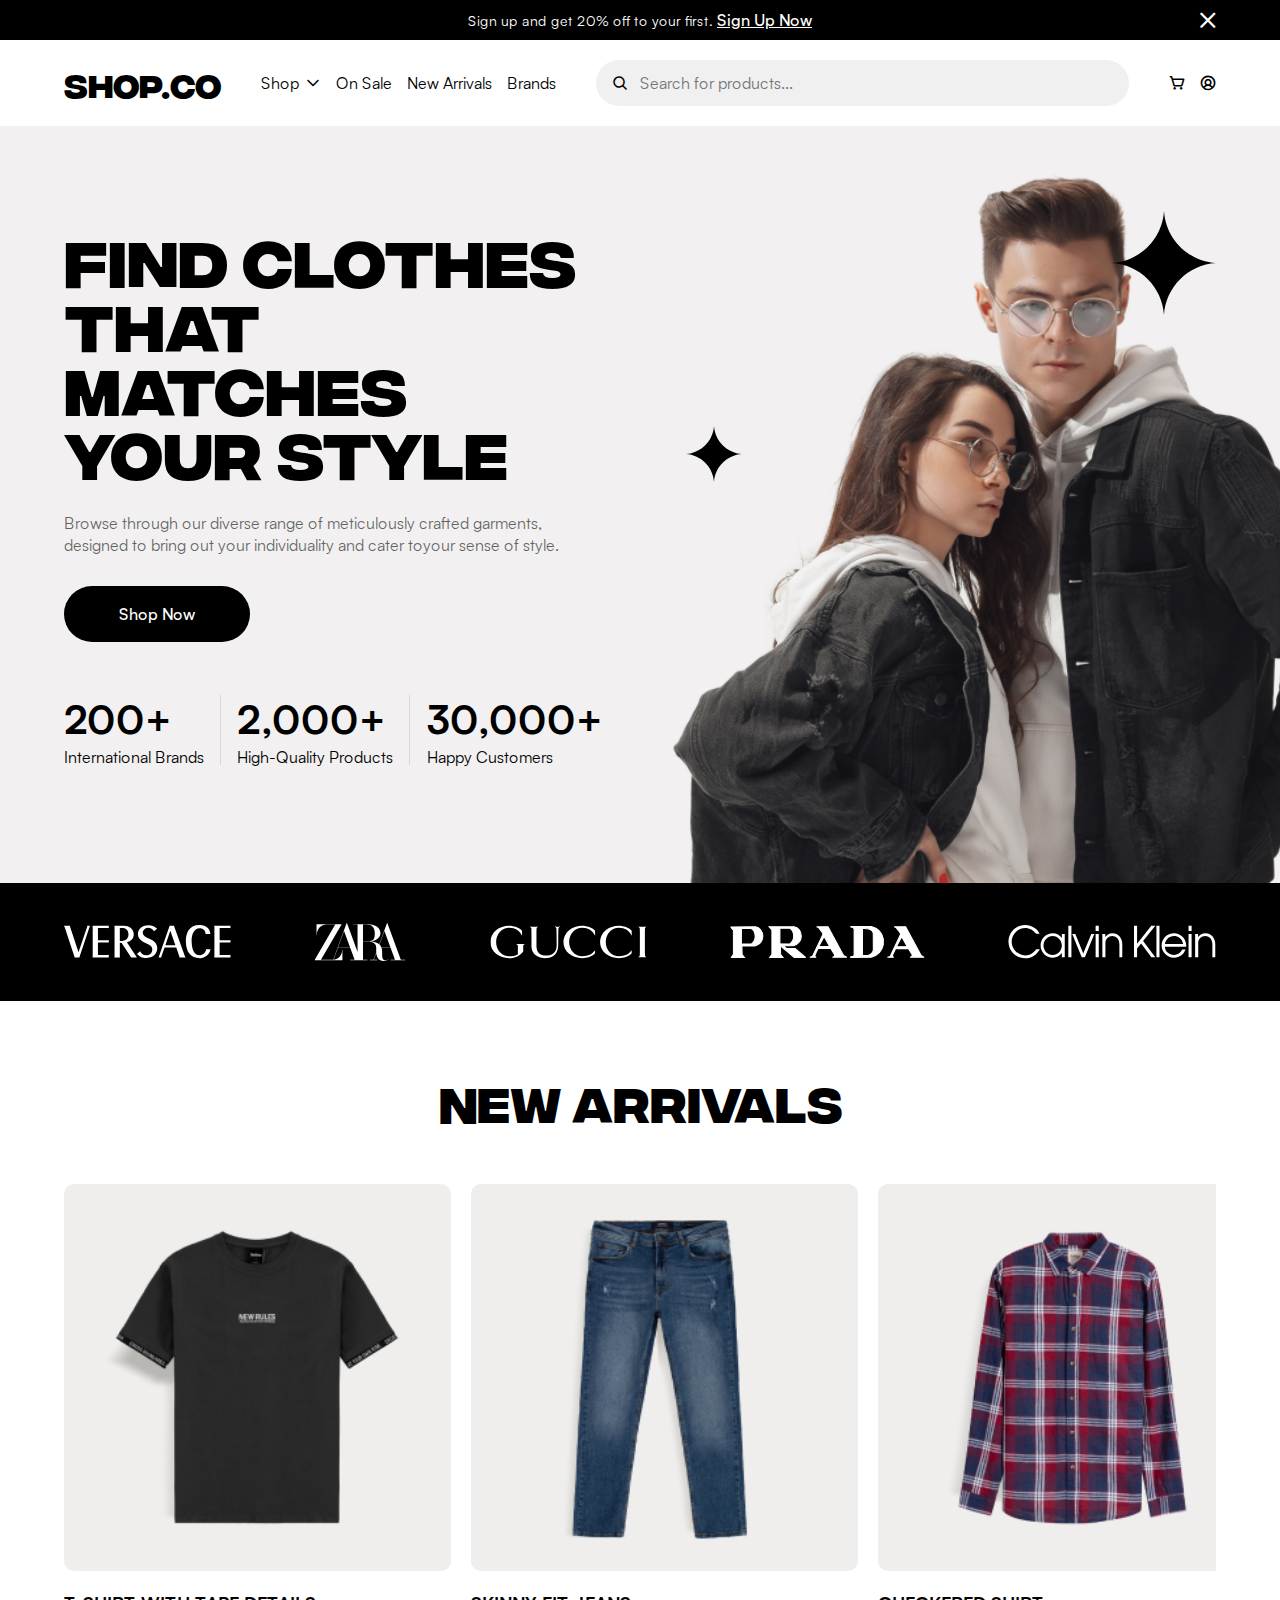
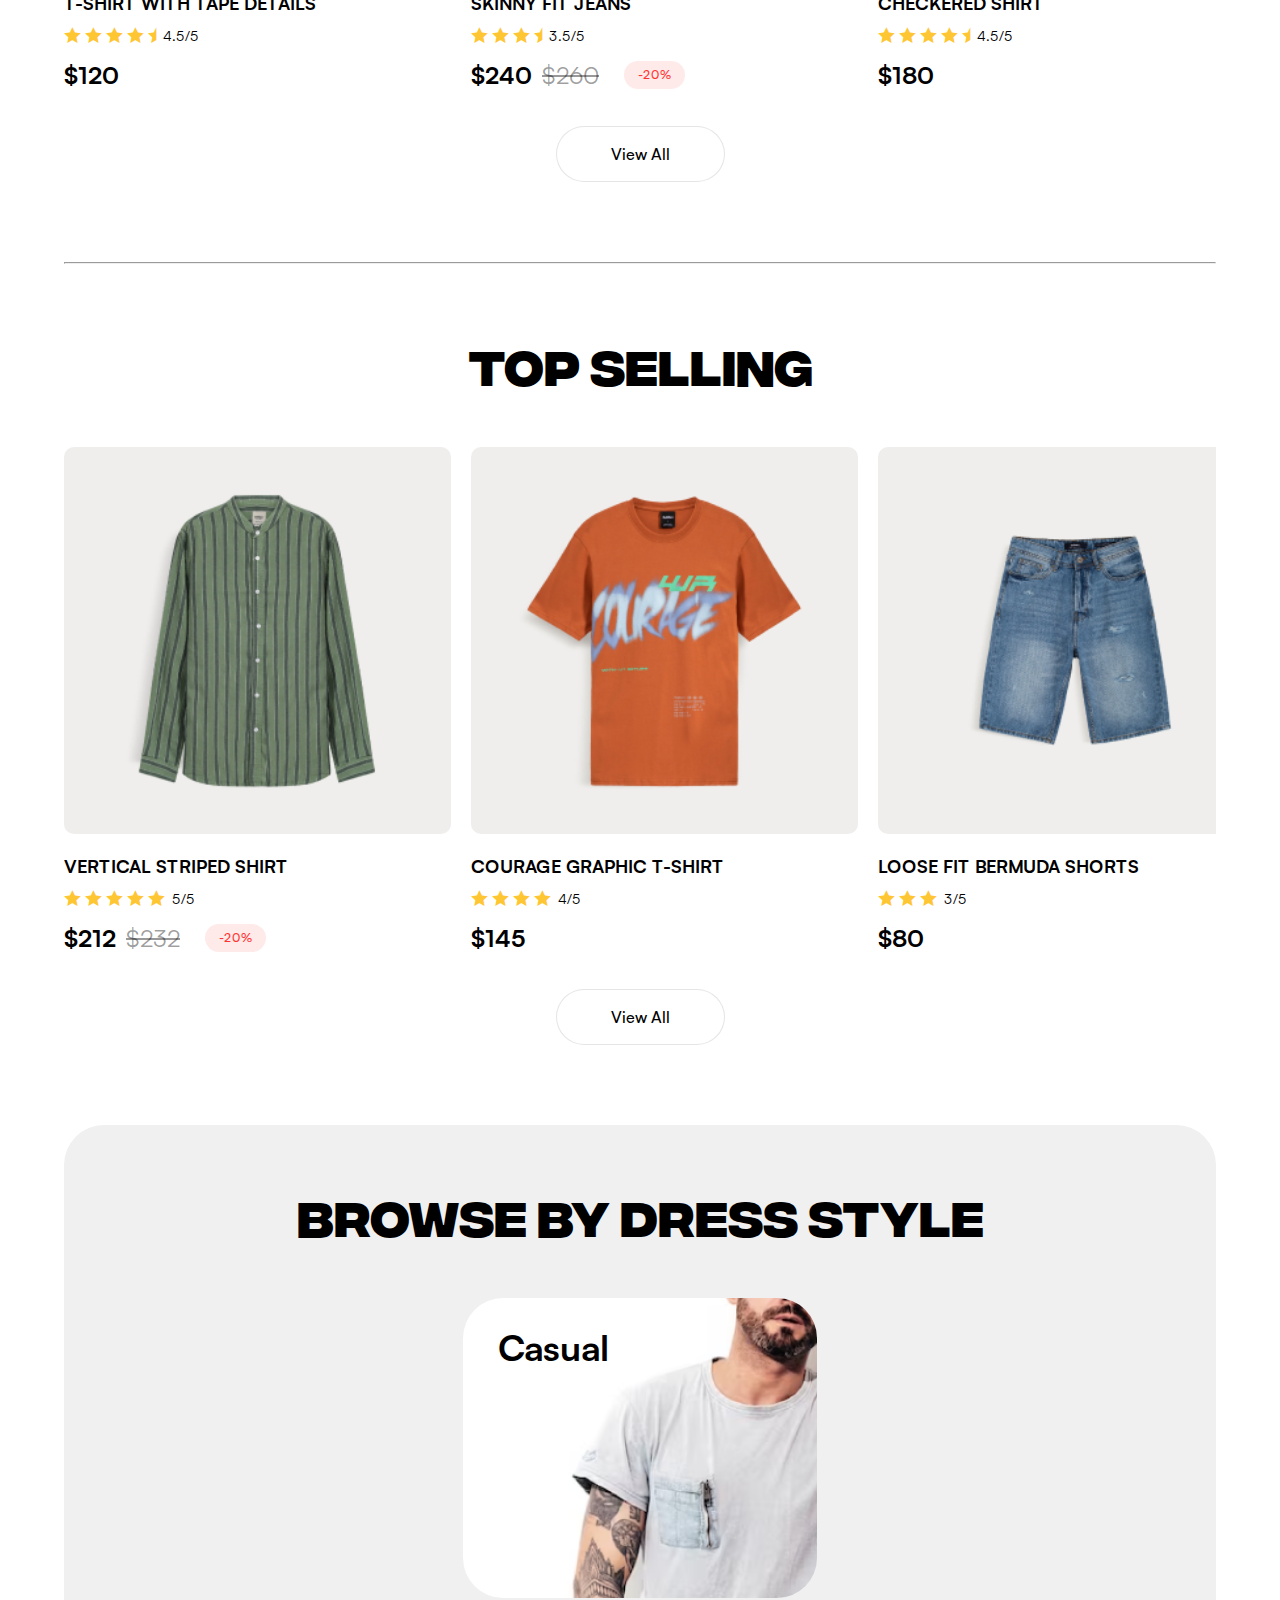
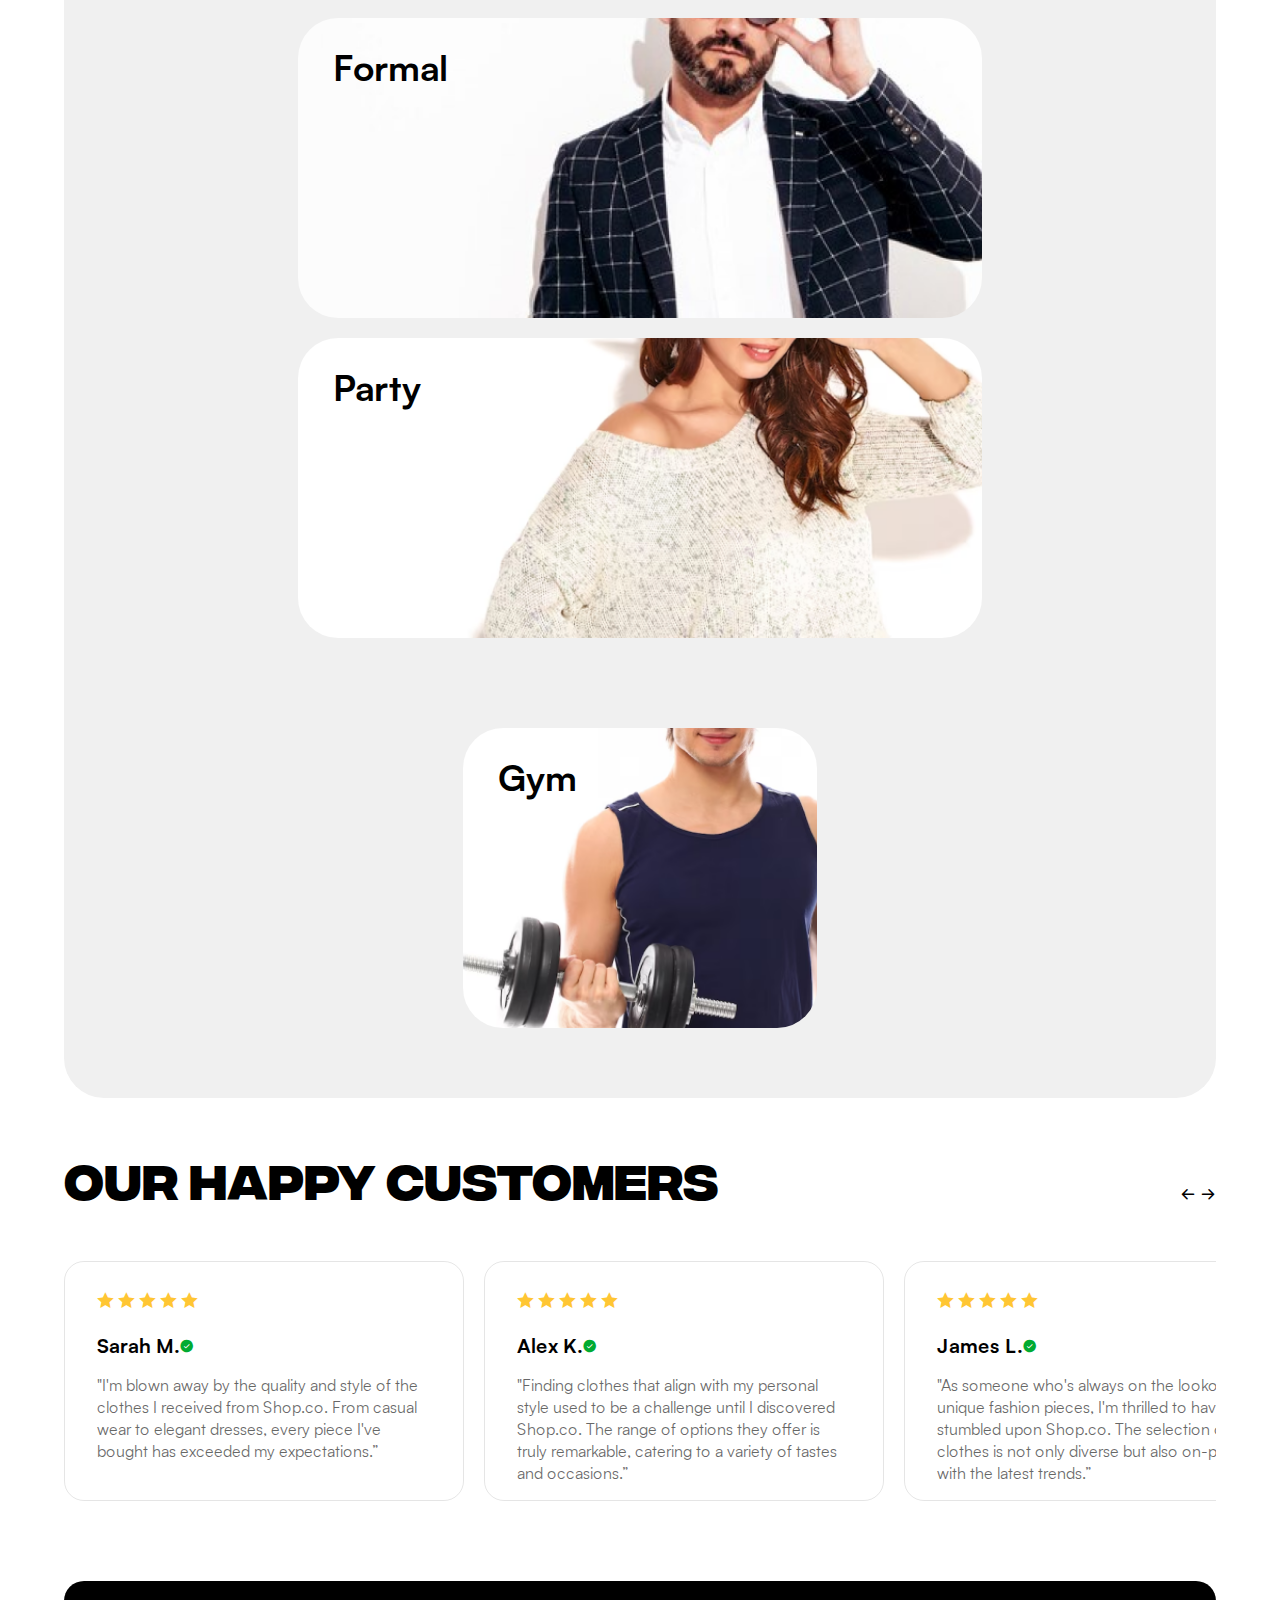
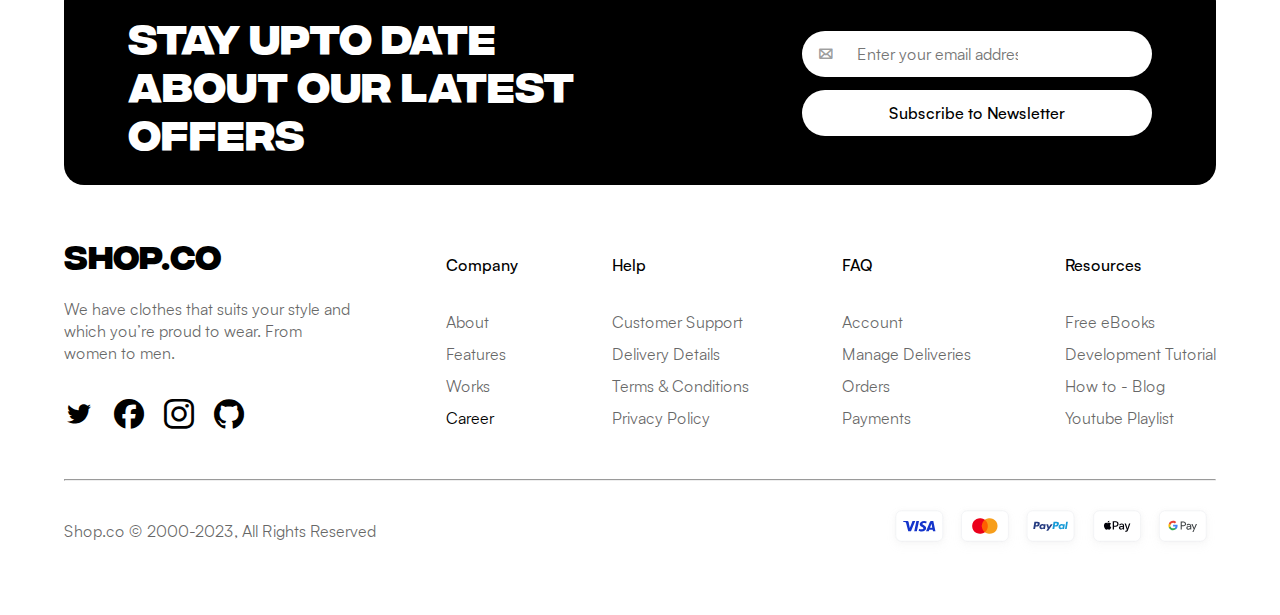
==== commit 09f042e3: "navbar icon" ====
--- a/index.html
+++ b/index.html
@@ -117,6 +117,7 @@
         <div class="header__img-content background-img w100">
         </div>
     </header>
+    
 
     <!-- ? Brand section -->
 
--- a/assets/css/style.css
+++ b/assets/css/style.css
@@ -75,7 +75,7 @@
 .navbar__icon {
   gap: 15px;
 }
-.navbar__icon:nth-child(1) {
+.navbar__icon i:nth-child(1) {
   display: none;
 }
 
@@ -427,6 +427,9 @@
   }
   .navbar__form {
     display: none;
+  }
+  .navbar__icon i:nth-child(1){
+    display: block;
   }
   /* ? Header section */
   .header__img-content {
